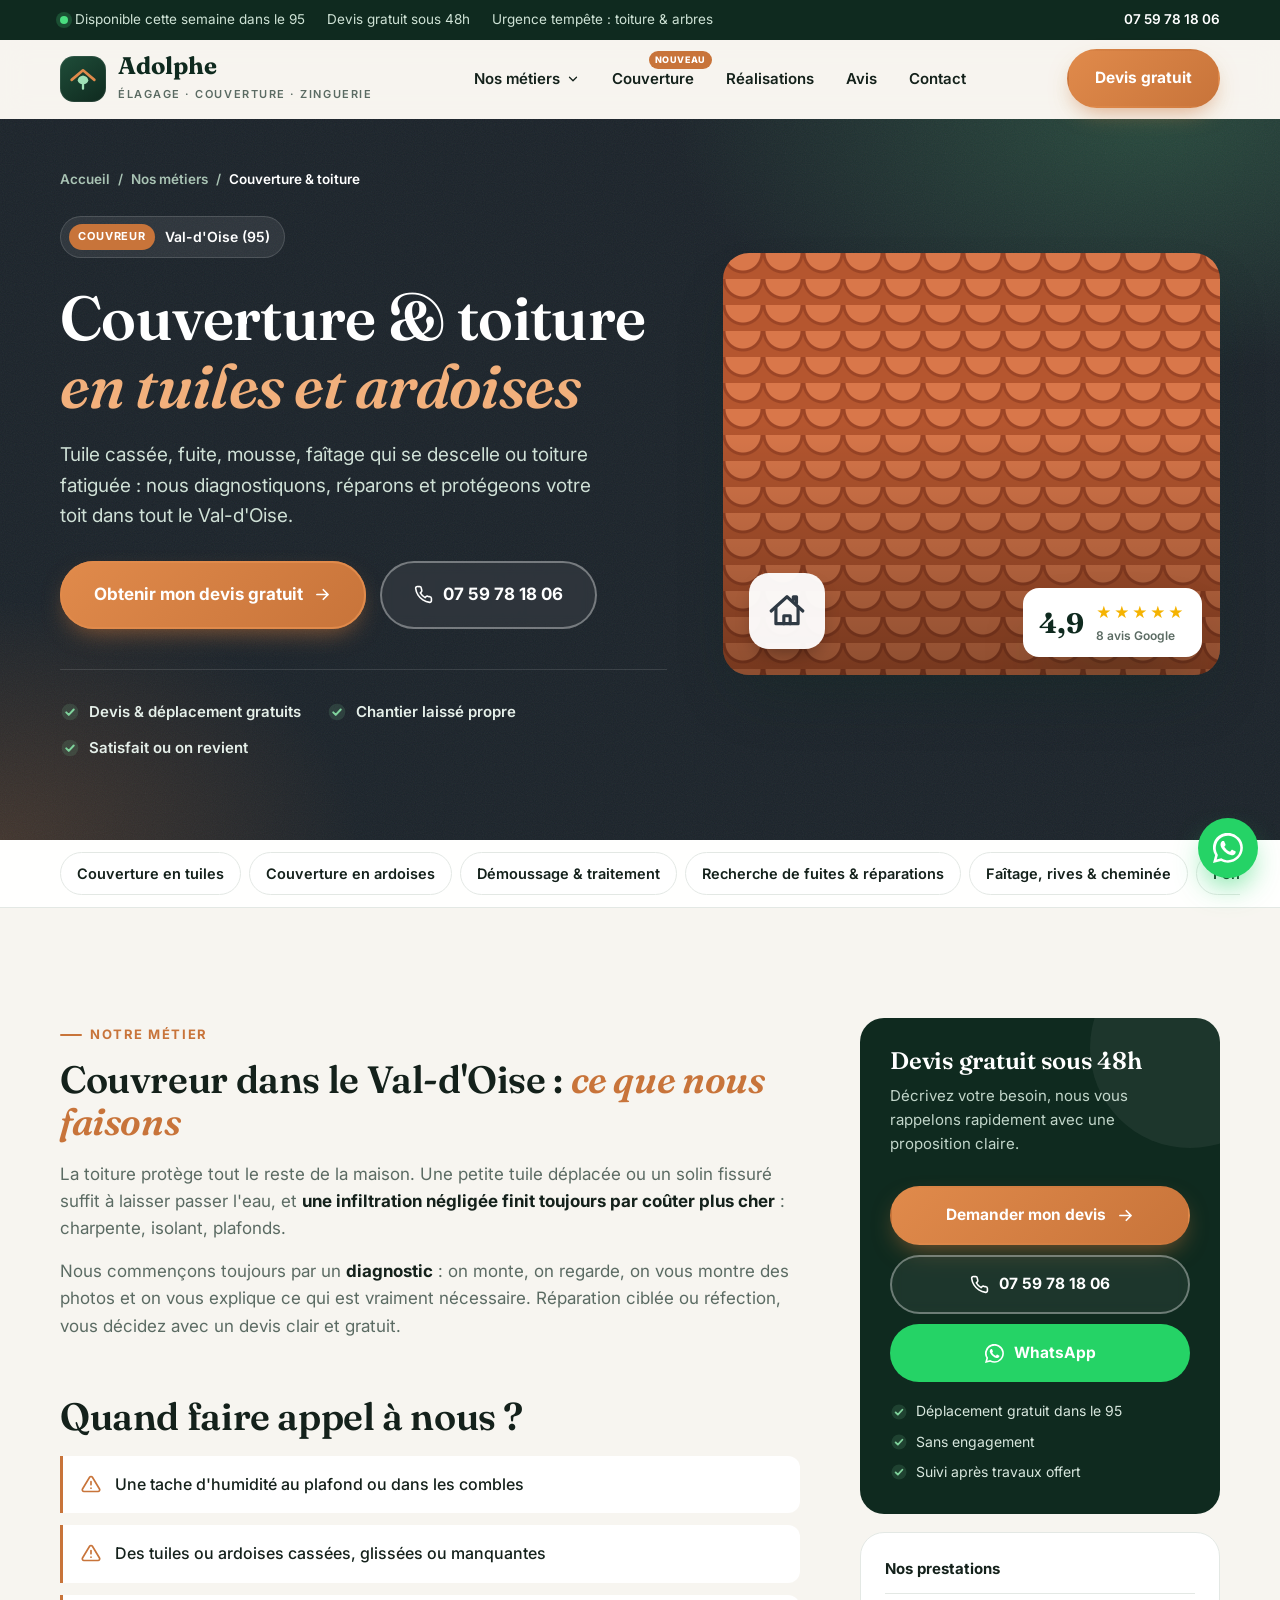
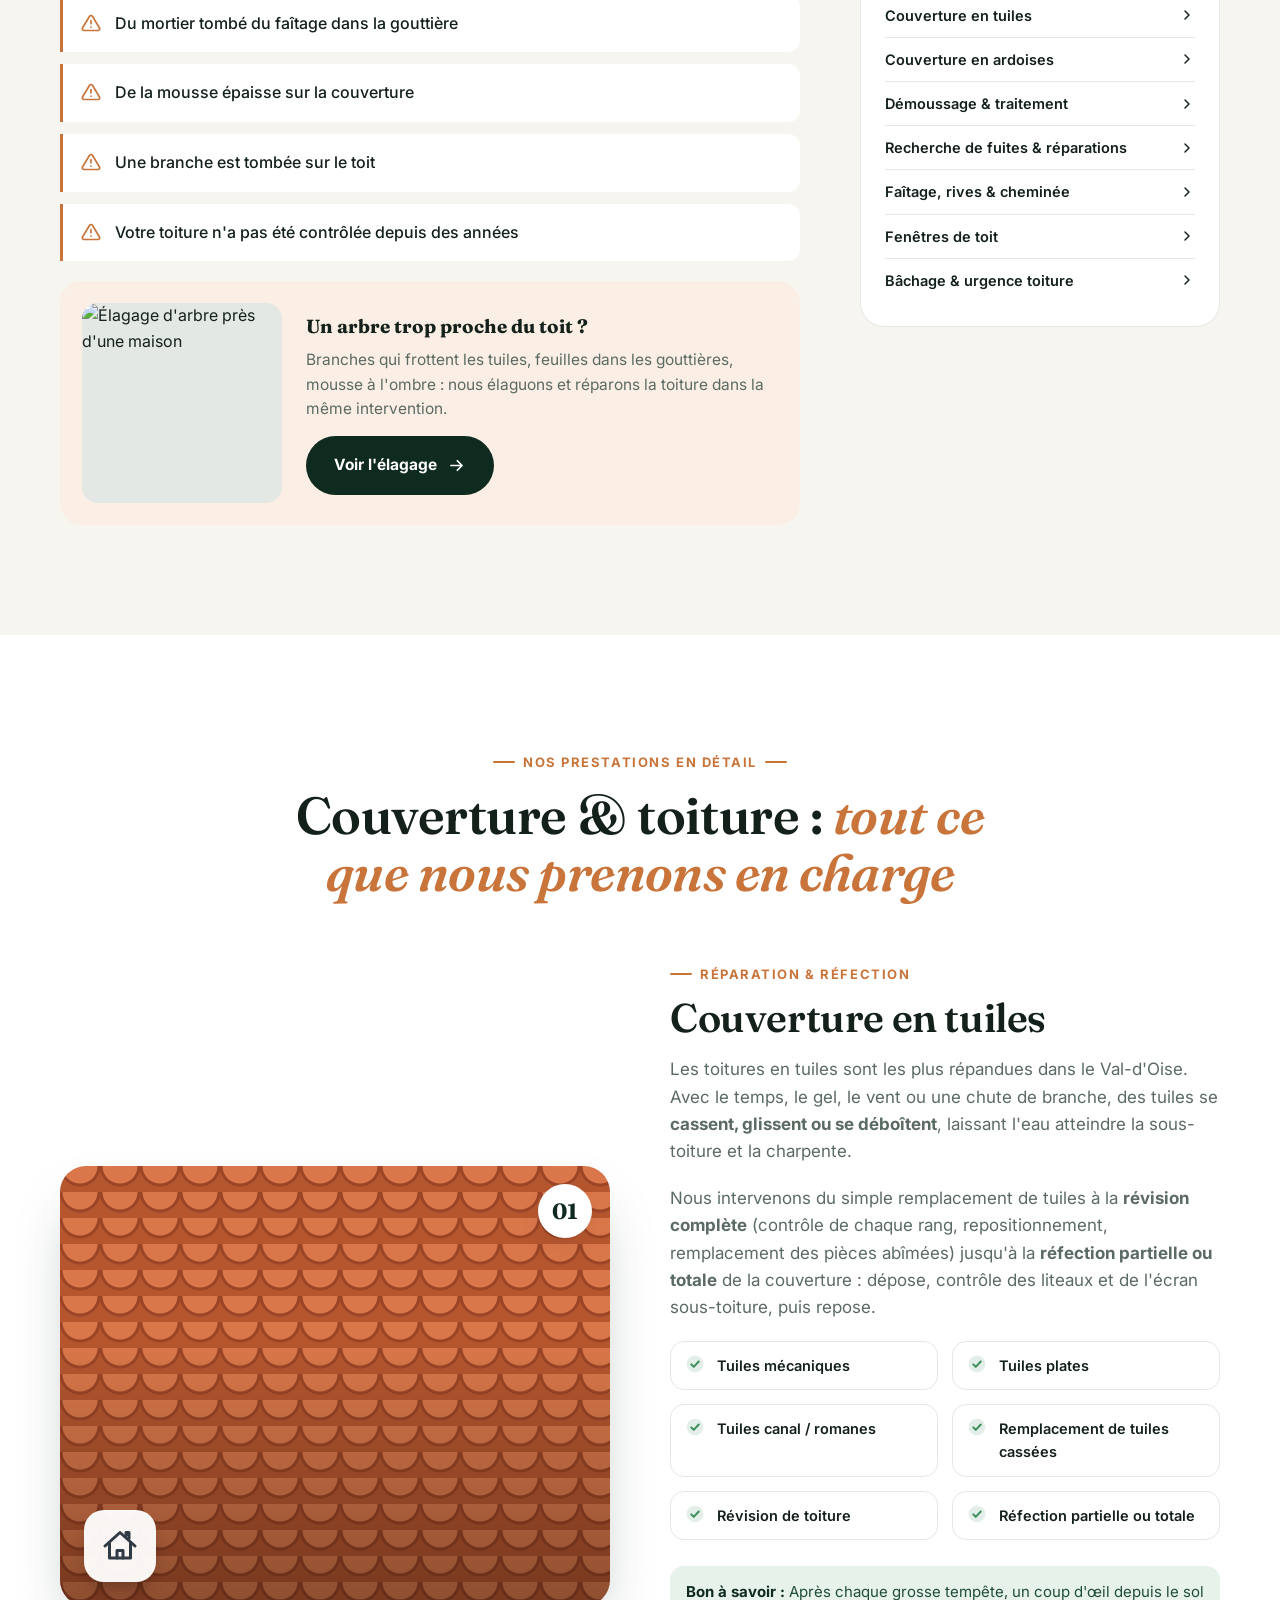
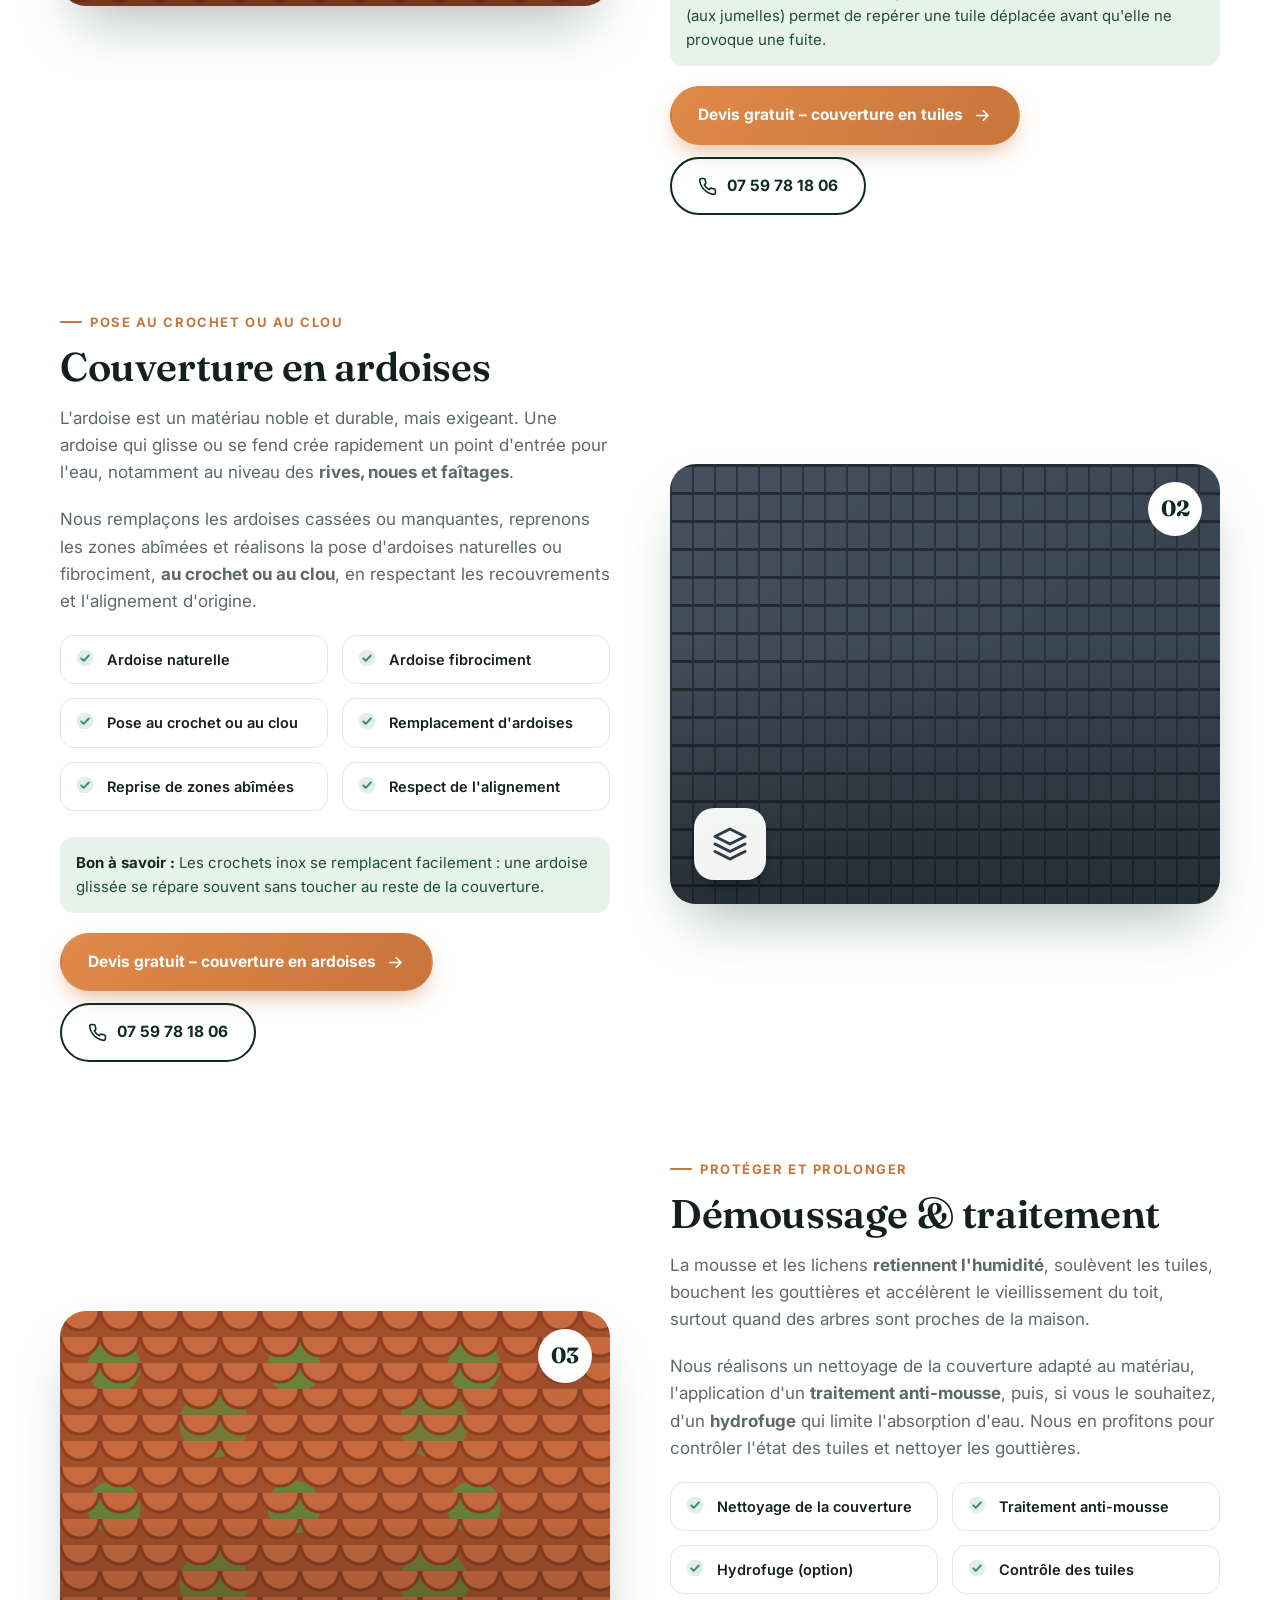
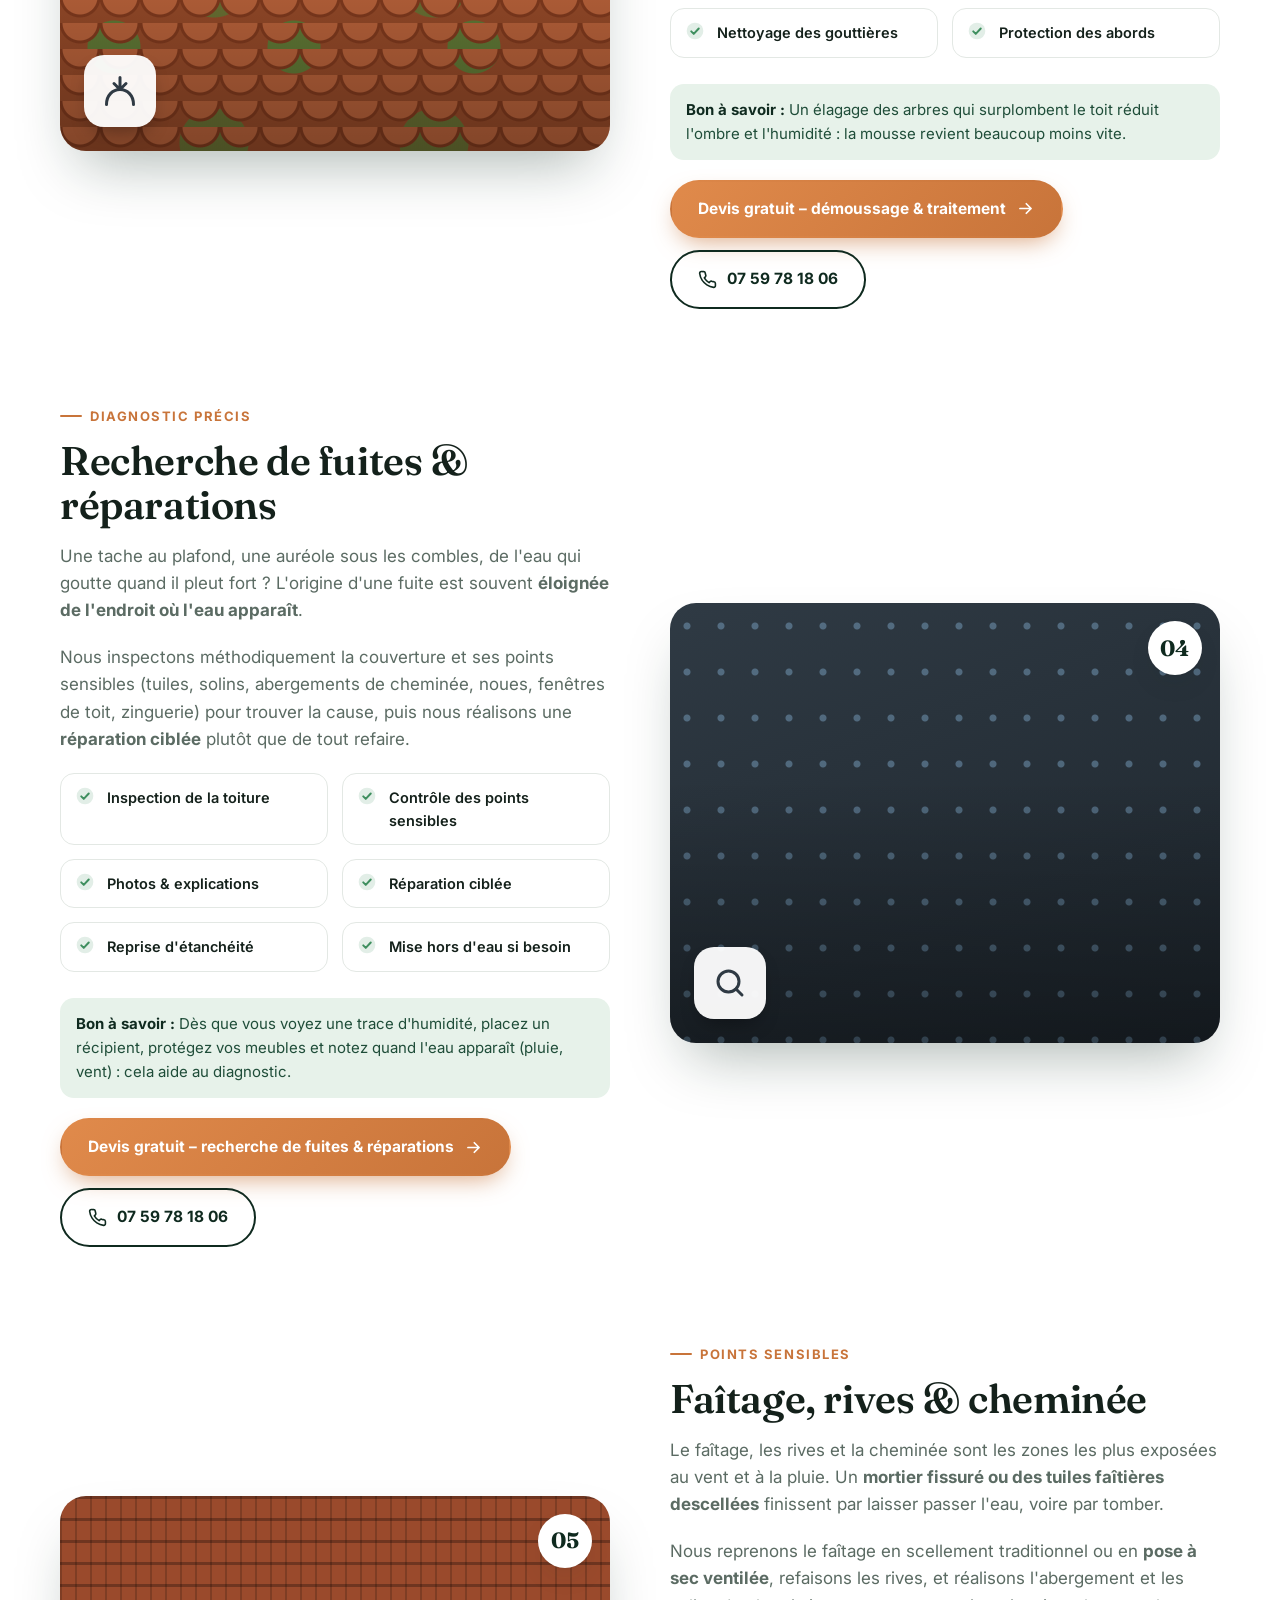
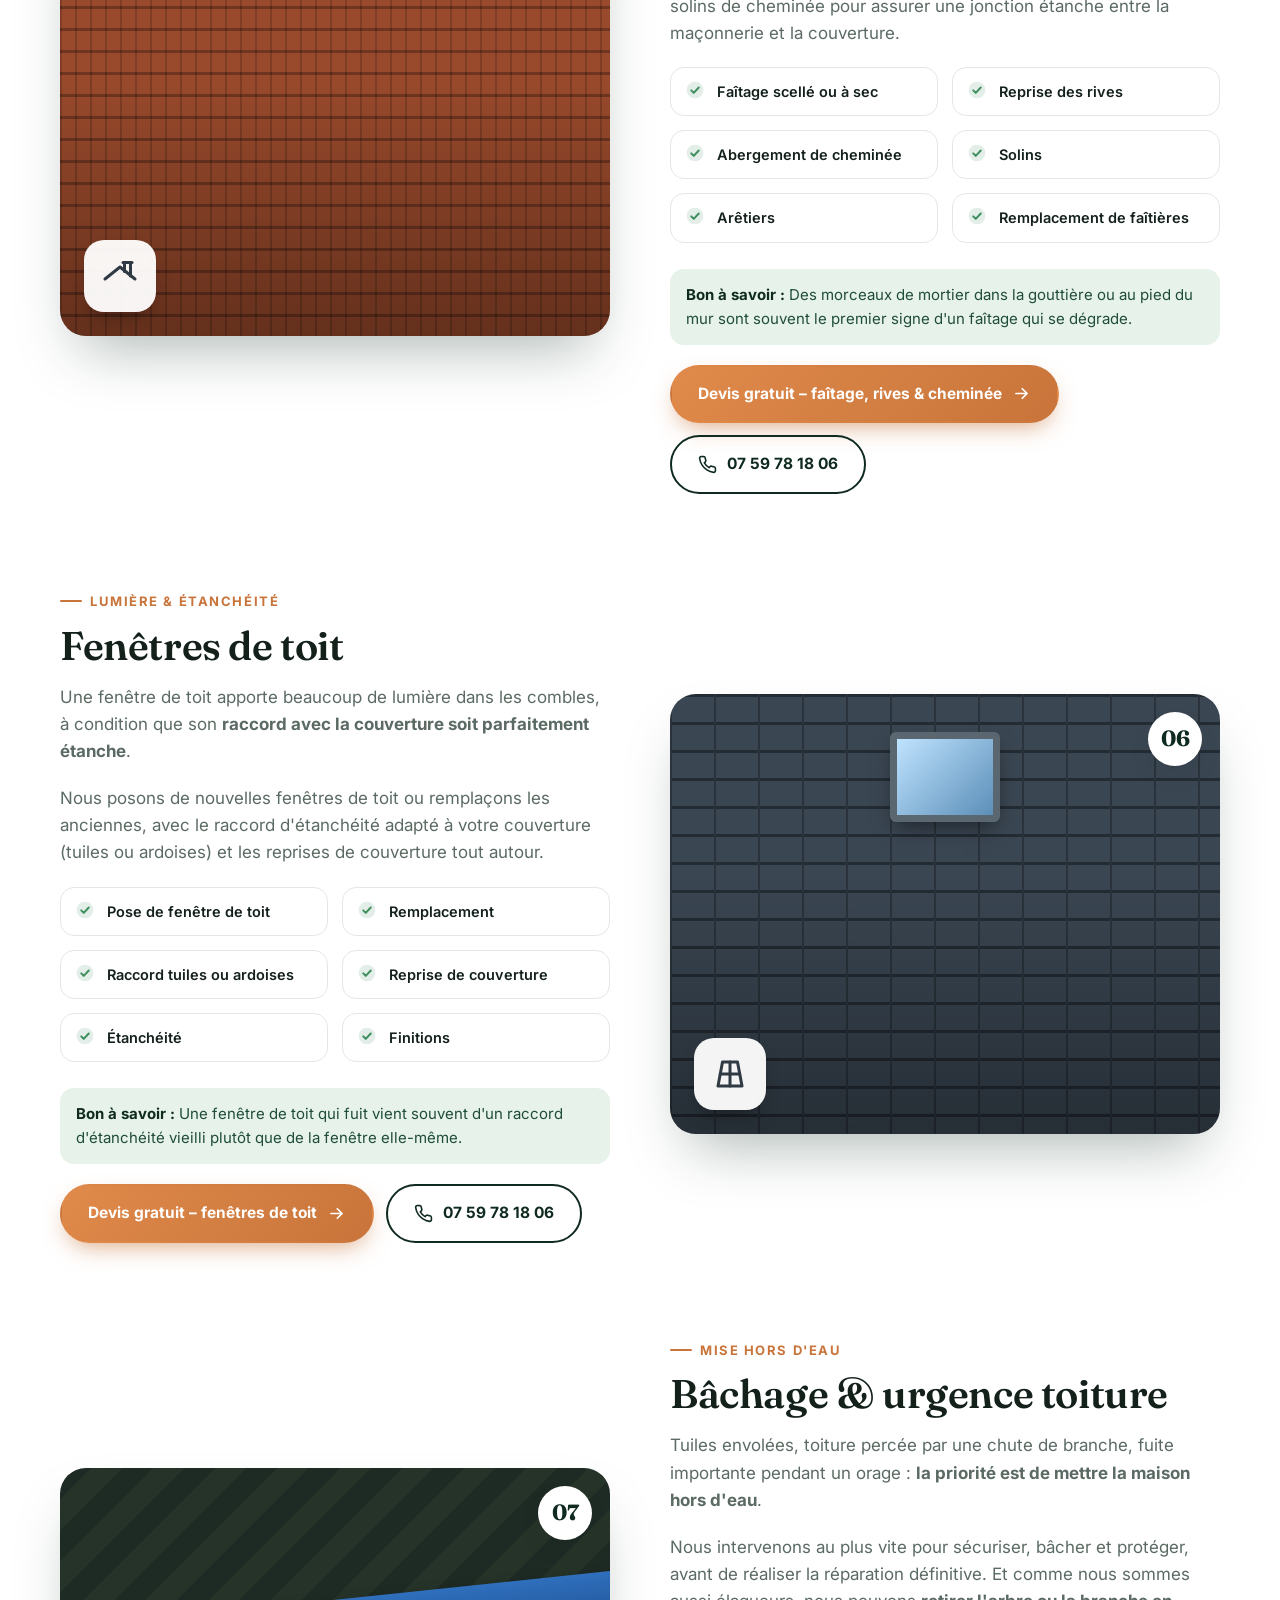
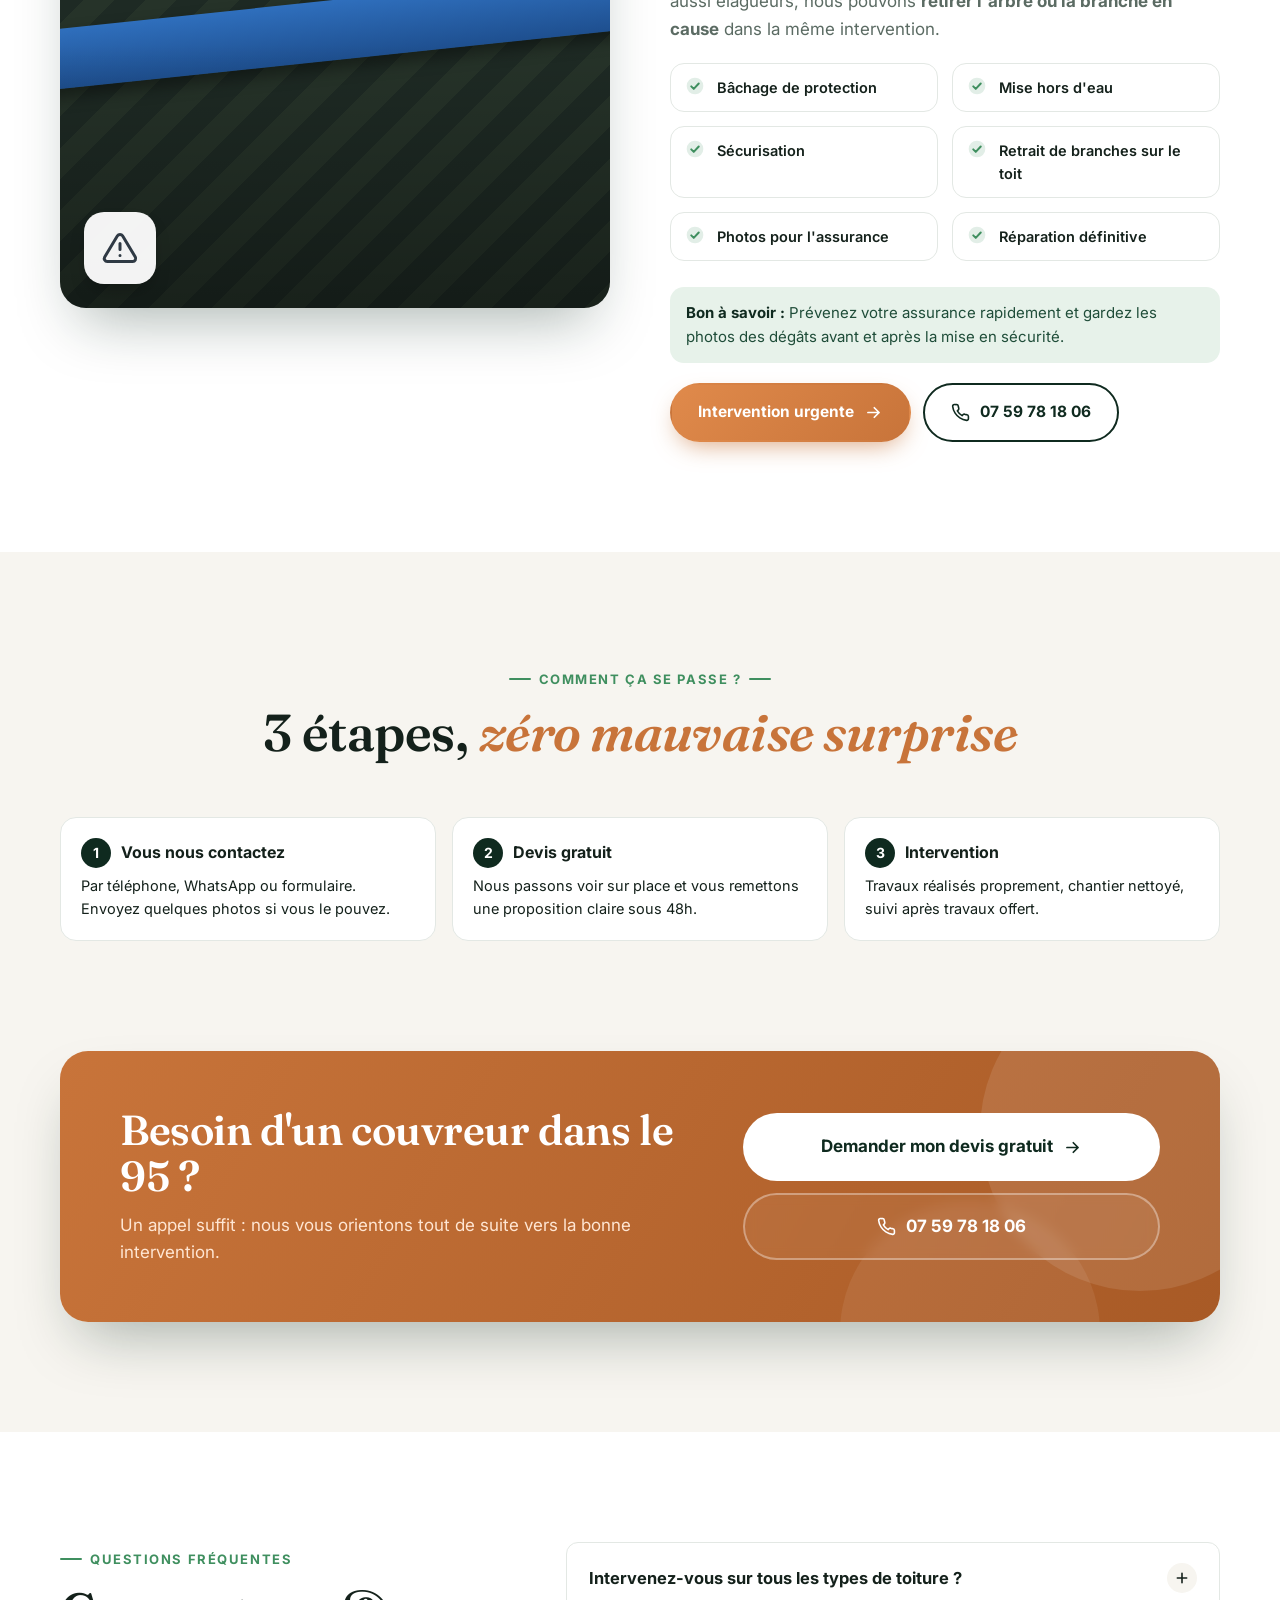
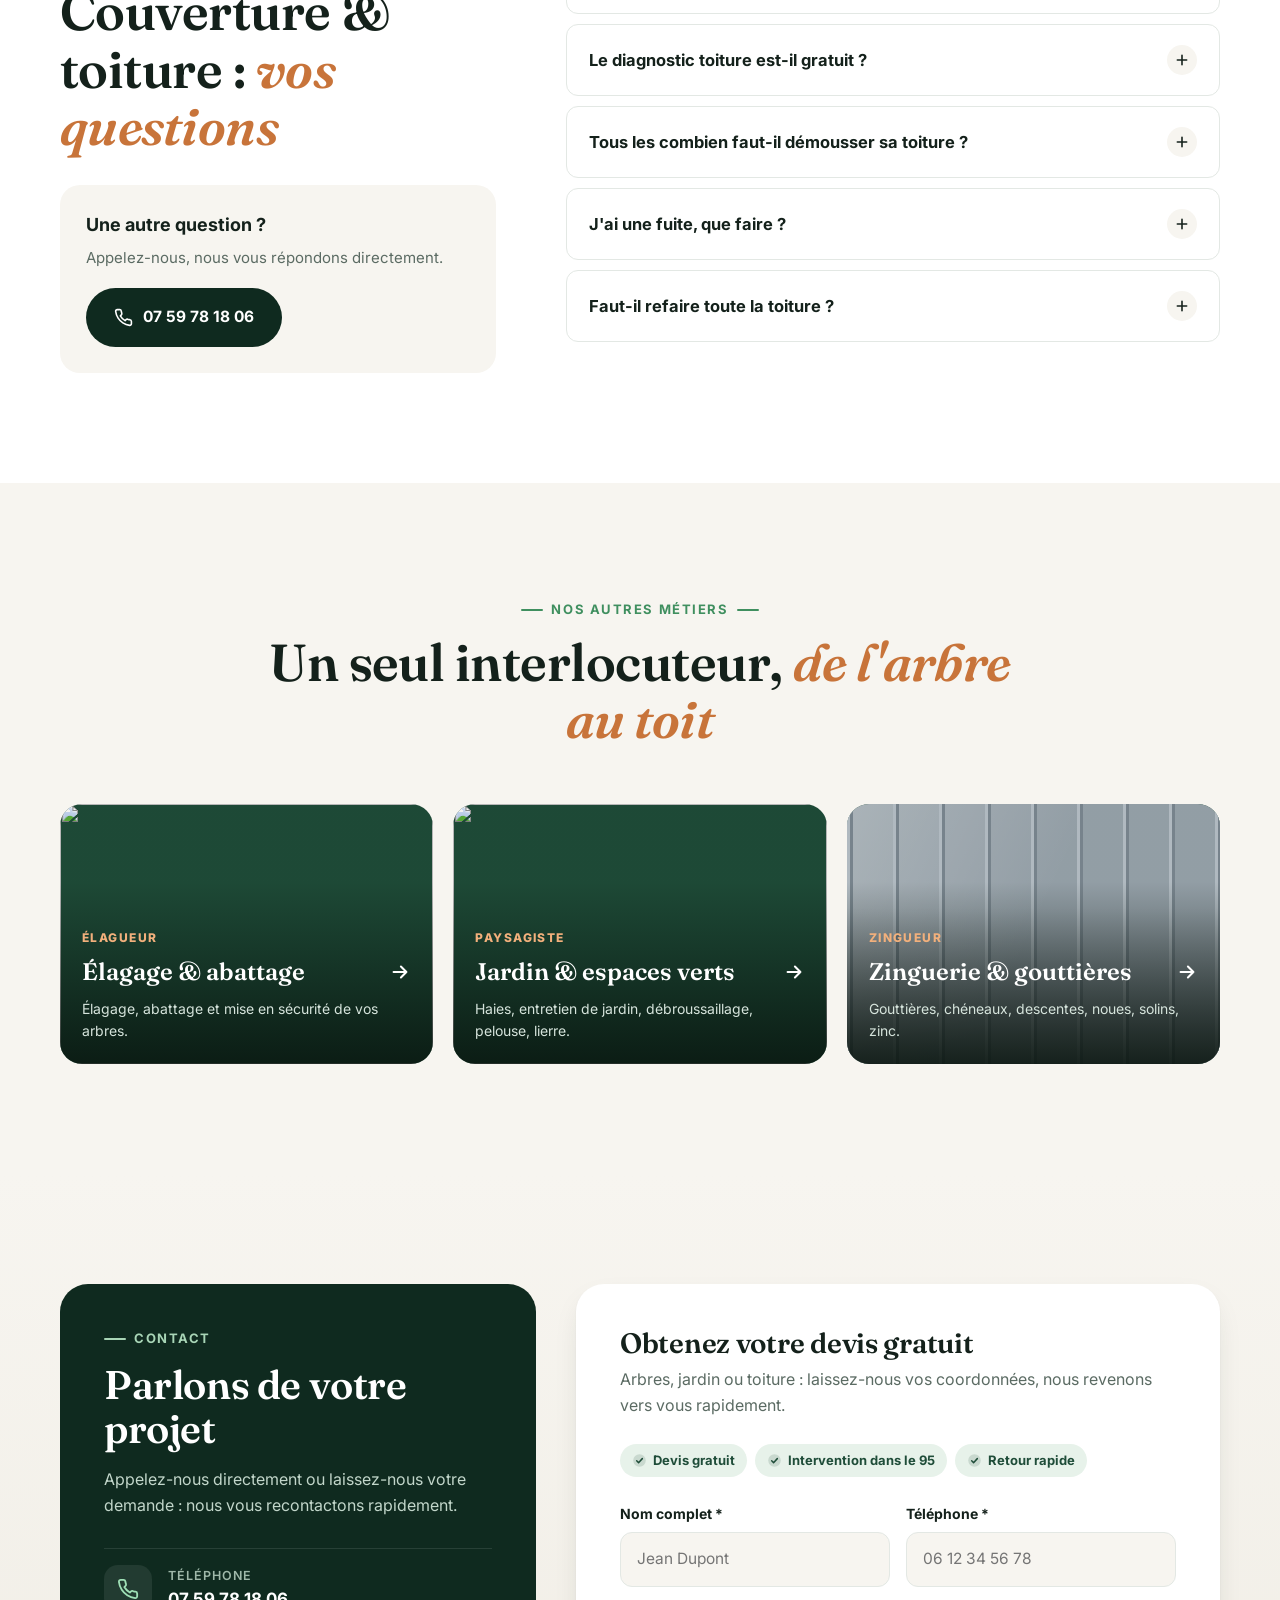
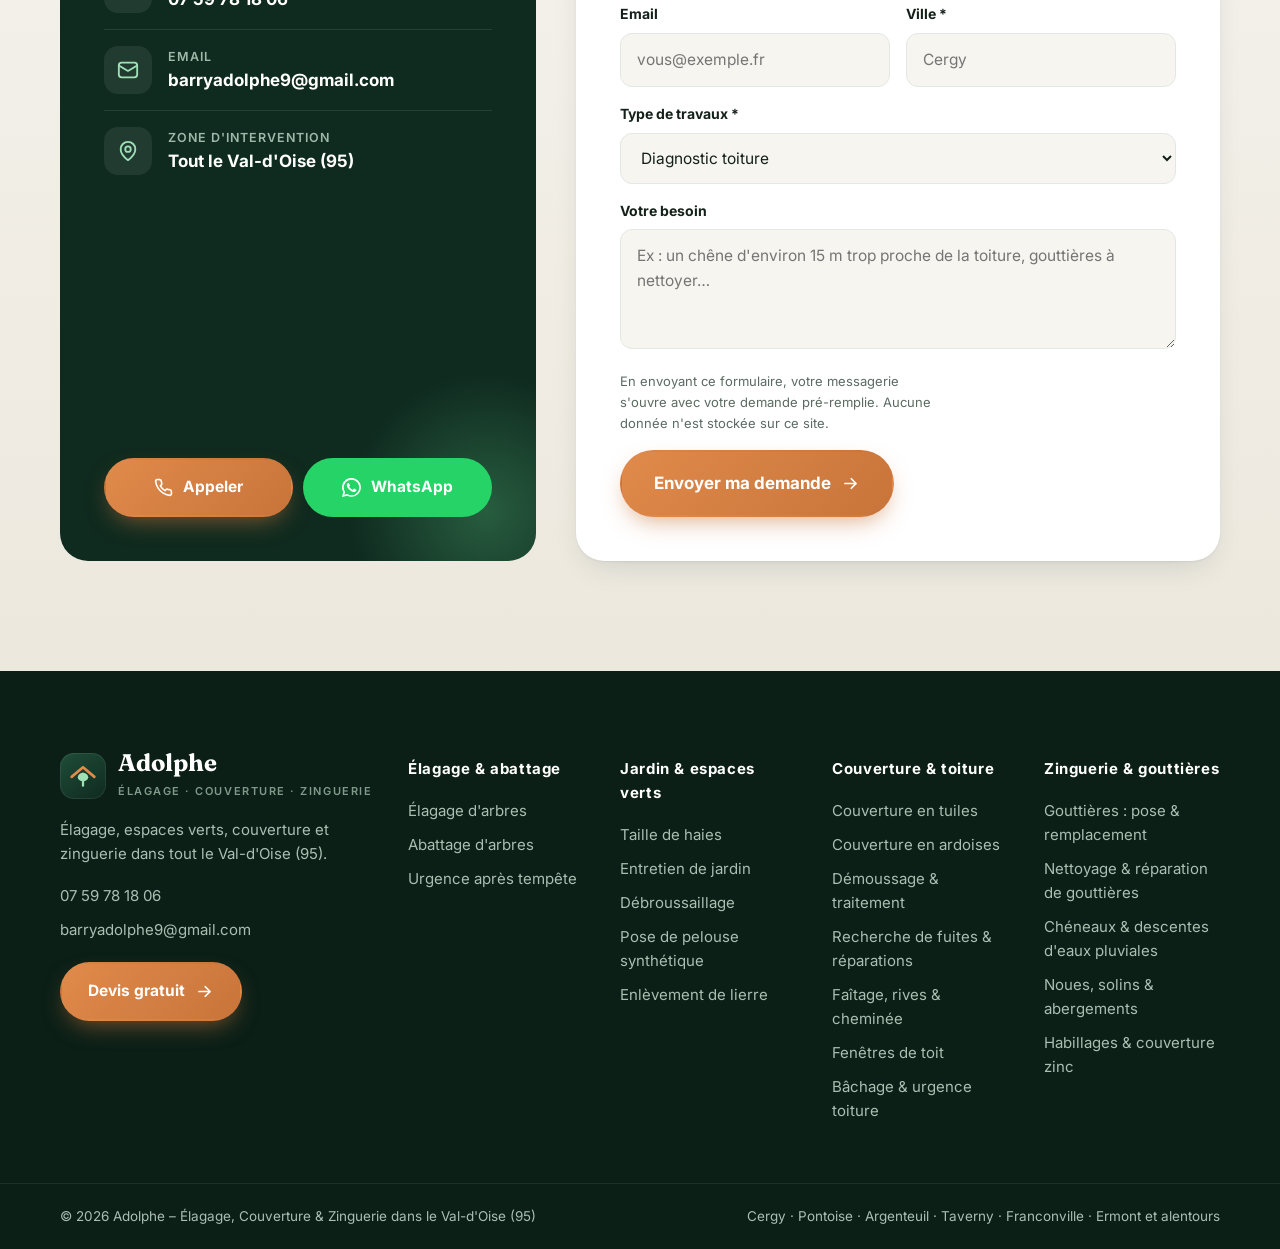
==== couverture.html @ d25bfbe1 "Ajout d'une page par corps de métier avec services détaillés - elagage.html, espaces-verts.html, cou" ====
<!DOCTYPE html>
<html lang="fr-FR">
<head>
<meta charset="UTF-8">
<meta name="viewport" content="width=device-width, initial-scale=1">
<meta name="robots" content="index, follow, max-image-preview:large">
<!-- Google tag (gtag.js) -->
<script async src="https://www.googletagmanager.com/gtag/js?id=G-N3K3Y19X9H"></script>
<script>
  window.dataLayer = window.dataLayer || [];
  function gtag(){dataLayer.push(arguments);}
  gtag('js', new Date());
  gtag('config', 'G-N3K3Y19X9H');
  gtag('config', 'AW-17854390149');
</script>
<title>Couvreur dans le Val-d'Oise (95) : tuiles, ardoises, fuites | Adolphe</title>
<meta name="description" content="Couvreur dans le Val-d'Oise (95) : réparation et réfection de toiture en tuiles ou ardoises, démoussage, recherche de fuites, faîtage, fenêtres de toit, bâchage d'urgence. Devis gratuit au 07 59 78 18 06.">
<link rel="canonical" href="https://adolphe-elagage.fr/couverture.html">
<meta property="og:locale" content="fr_FR">
<meta property="og:type" content="website">
<meta property="og:title" content="Couvreur dans le Val-d'Oise (95) : tuiles, ardoises, fuites | Adolphe">
<meta property="og:description" content="Couvreur dans le Val-d'Oise (95) : réparation et réfection de toiture en tuiles ou ardoises, démoussage, recherche de fuites, faîtage, fenêtres de toit, bâchage d'urgence. Devis gratuit au 07 59 78 18 06.">
<meta property="og:url" content="https://adolphe-elagage.fr/couverture.html">
<meta property="og:image" content="https://adolphe-elagage.fr/wp-content/uploads/2026/03/upload-elagage-arbre9-standard.webp">
<meta name="theme-color" content="#0f2a1f">
<link rel="preconnect" href="https://fonts.googleapis.com">
<link rel="preconnect" href="https://fonts.gstatic.com" crossorigin>
<link href="https://fonts.googleapis.com/css2?family=Fraunces:opsz,wght@9..144,500;9..144,600;9..144,700&family=Inter:wght@400;500;600;700;800&display=swap" rel="stylesheet">
<link rel="stylesheet" href="assets/style.css">
<script type="application/ld+json">
{"@context":"https://schema.org","@graph":[
{"@type":"Service","name":"Couverture & toiture","serviceType":"Couvreur","areaServed":{"@type":"AdministrativeArea","name":"Val-d'Oise (95)"},"provider":{"@type":"HomeAndConstructionBusiness","name":"Adolphe – Élagage, Couverture & Zinguerie","telephone":"+33759781806","url":"https://adolphe-elagage.fr/"},"hasOfferCatalog":{"@type":"OfferCatalog","name":"Couverture & toiture","itemListElement":[{"@type":"Offer","itemOffered":{"@type":"Service","name":"Couverture en tuiles"}},{"@type":"Offer","itemOffered":{"@type":"Service","name":"Couverture en ardoises"}},{"@type":"Offer","itemOffered":{"@type":"Service","name":"Démoussage & traitement"}},{"@type":"Offer","itemOffered":{"@type":"Service","name":"Recherche de fuites & réparations"}},{"@type":"Offer","itemOffered":{"@type":"Service","name":"Faîtage, rives & cheminée"}},{"@type":"Offer","itemOffered":{"@type":"Service","name":"Fenêtres de toit"}},{"@type":"Offer","itemOffered":{"@type":"Service","name":"Bâchage & urgence toiture"}}]}},
{"@type":"BreadcrumbList","itemListElement":[{"@type":"ListItem","position":1,"name":"Accueil","item":"https://adolphe-elagage.fr/"},{"@type":"ListItem","position":2,"name":"Couverture & toiture","item":"https://adolphe-elagage.fr/couverture.html"}]},
{"@type":"FAQPage","mainEntity":[{"@type":"Question","name":"Intervenez-vous sur tous les types de toiture ?","acceptedAnswer":{"@type":"Answer","text":"Nous intervenons sur les toitures en tuiles (mécaniques, plates, canal) et en ardoises (naturelles ou fibrociment), ainsi que sur la zinguerie associée."}},{"@type":"Question","name":"Le diagnostic toiture est-il gratuit ?","acceptedAnswer":{"@type":"Answer","text":"Oui, le déplacement et le devis sont gratuits et sans engagement. Nous vous montrons des photos de ce que nous avons constaté."}},{"@type":"Question","name":"Tous les combien faut-il démousser sa toiture ?","acceptedAnswer":{"@type":"Answer","text":"En général tous les 5 à 10 ans, selon l'exposition, le matériau et la présence d'arbres. Un élagage voisin permet souvent d'espacer les démoussages."}},{"@type":"Question","name":"J'ai une fuite, que faire ?","acceptedAnswer":{"@type":"Answer","text":"Appelez-nous. Nous recherchons l'origine de l'infiltration, sécurisons si besoin (bâchage) puis proposons une réparation ciblée."}},{"@type":"Question","name":"Faut-il refaire toute la toiture ?","acceptedAnswer":{"@type":"Answer","text":"Pas forcément. Dans beaucoup de cas, une réparation ou une révision suffit. Nous ne proposons une réfection que lorsqu'elle est réellement justifiée."}}]}
]}
</script>
</head>
<body>
<!-- SVG icon sprite -->
<svg width="0" height="0" style="position:absolute" aria-hidden="true">
  <symbol id="i-phone" viewBox="0 0 24 24"><path fill="none" stroke="currentColor" stroke-width="2" stroke-linecap="round" stroke-linejoin="round" d="M22 16.9v3a2 2 0 0 1-2.2 2 19.8 19.8 0 0 1-8.6-3.1 19.5 19.5 0 0 1-6-6A19.8 19.8 0 0 1 2.1 4.2 2 2 0 0 1 4.1 2h3a2 2 0 0 1 2 1.7c.1 1 .4 1.9.7 2.8a2 2 0 0 1-.5 2.1L8 9.9a16 16 0 0 0 6 6l1.3-1.3a2 2 0 0 1 2.1-.4c.9.3 1.8.6 2.8.7a2 2 0 0 1 1.7 2z"/></symbol>
  <symbol id="i-arrow" viewBox="0 0 24 24"><path fill="none" stroke="currentColor" stroke-width="2.2" stroke-linecap="round" stroke-linejoin="round" d="M5 12h14M13 6l6 6-6 6"/></symbol>
  <symbol id="i-check" viewBox="0 0 24 24"><circle cx="12" cy="12" r="10" fill="currentColor" opacity=".15"/><path fill="none" stroke="currentColor" stroke-width="2.4" stroke-linecap="round" stroke-linejoin="round" d="m7.5 12.5 3 3 6-6.5"/></symbol>
  <symbol id="i-mail" viewBox="0 0 24 24"><g fill="none" stroke="currentColor" stroke-width="2" stroke-linecap="round" stroke-linejoin="round"><rect x="2" y="4" width="20" height="16" rx="3"/><path d="m22 7-10 6L2 7"/></g></symbol>
  <symbol id="i-pin" viewBox="0 0 24 24"><g fill="none" stroke="currentColor" stroke-width="2" stroke-linecap="round" stroke-linejoin="round"><path d="M20 10c0 6-8 12-8 12S4 16 4 10a8 8 0 0 1 16 0z"/><circle cx="12" cy="10" r="3"/></g></symbol>
  <symbol id="i-tree" viewBox="0 0 24 24"><g fill="none" stroke="currentColor" stroke-width="2" stroke-linecap="round" stroke-linejoin="round"><path d="M12 22v-6"/><path d="M12 16c-4.4 0-8-2.7-8-6.5C4 6 7 3 12 2c5 1 8 4 8 7.5 0 3.8-3.6 6.5-8 6.5z"/><path d="m12 12-3-2.5M12 10l3-2.5"/></g></symbol>
  <symbol id="i-roof" viewBox="0 0 24 24"><g fill="none" stroke="currentColor" stroke-width="2" stroke-linecap="round" stroke-linejoin="round"><path d="M2 12 12 3l10 9"/><path d="M5 10v10h14V10"/><path d="M16 5V3h2v4"/><path d="M10 20v-5h4v5"/></g></symbol>
  <symbol id="i-bolt" viewBox="0 0 24 24"><path fill="none" stroke="currentColor" stroke-width="2" stroke-linecap="round" stroke-linejoin="round" d="M13 2 3 14h9l-1 8 10-12h-9l1-8z"/></symbol>
  <symbol id="i-shield" viewBox="0 0 24 24"><g fill="none" stroke="currentColor" stroke-width="2" stroke-linecap="round" stroke-linejoin="round"><path d="M12 22s8-4 8-10V5l-8-3-8 3v7c0 6 8 10 8 10z"/><path d="m9 12 2 2 4-4"/></g></symbol>
  <symbol id="i-refresh" viewBox="0 0 24 24"><g fill="none" stroke="currentColor" stroke-width="2" stroke-linecap="round" stroke-linejoin="round"><path d="M21 12a9 9 0 1 1-3-6.7L21 8"/><path d="M21 3v5h-5"/></g></symbol>
  <symbol id="i-euro" viewBox="0 0 24 24"><g fill="none" stroke="currentColor" stroke-width="2" stroke-linecap="round" stroke-linejoin="round"><path d="M18 6.5A7 7 0 1 0 18 17.5"/><path d="M4 10h10M4 14h10"/></g></symbol>
  <symbol id="i-users" viewBox="0 0 24 24"><g fill="none" stroke="currentColor" stroke-width="2" stroke-linecap="round" stroke-linejoin="round"><circle cx="9" cy="7" r="4"/><path d="M2 21v-1a6 6 0 0 1 6-6h2a6 6 0 0 1 6 6v1"/><path d="M16 3.1a4 4 0 0 1 0 7.8M22 21v-1a6 6 0 0 0-4-5.6"/></g></symbol>
  <symbol id="i-broom" viewBox="0 0 24 24"><g fill="none" stroke="currentColor" stroke-width="2" stroke-linecap="round" stroke-linejoin="round"><path d="M19 3 11 11"/><path d="M11 11c-3 0-6 2-7 6l-1 4 4-1c4-1 6-4 6-7z"/><path d="m7 16 2 2"/></g></symbol>
  <symbol id="i-clock" viewBox="0 0 24 24"><g fill="none" stroke="currentColor" stroke-width="2" stroke-linecap="round"><circle cx="12" cy="12" r="10"/><path d="M12 6v6l4 2"/></g></symbol>
  <symbol id="i-drop" viewBox="0 0 24 24"><path fill="none" stroke="currentColor" stroke-width="2" stroke-linecap="round" stroke-linejoin="round" d="M12 2.7s-7 7.6-7 12.3a7 7 0 0 0 14 0c0-4.7-7-12.3-7-12.3z"/></symbol>
  <symbol id="i-gutter" viewBox="0 0 24 24"><g fill="none" stroke="currentColor" stroke-width="2" stroke-linecap="round" stroke-linejoin="round"><path d="M2 6h20v3a3 3 0 0 1-3 3H5a3 3 0 0 1-3-3z"/><path d="M17 12v10"/><path d="M8 16v.01M11 19v.01"/></g></symbol>
  <symbol id="i-layers" viewBox="0 0 24 24"><g fill="none" stroke="currentColor" stroke-width="2" stroke-linecap="round" stroke-linejoin="round"><path d="m12 2 10 5-10 5L2 7z"/><path d="m2 17 10 5 10-5M2 12l10 5 10-5"/></g></symbol>
  <symbol id="i-window" viewBox="0 0 24 24"><g fill="none" stroke="currentColor" stroke-width="2" stroke-linecap="round" stroke-linejoin="round"><path d="M4 20 7 4h10l3 16z"/><path d="M12 4v16M5.5 12h13"/></g></symbol>
  <symbol id="i-moss" viewBox="0 0 24 24"><g fill="none" stroke="currentColor" stroke-width="2" stroke-linecap="round" stroke-linejoin="round"><path d="M3 21c0-6 4-10 9-10s9 4 9 10"/><path d="M12 11V3M8 7l4 4 4-4"/></g></symbol>
  <symbol id="i-search" viewBox="0 0 24 24"><g fill="none" stroke="currentColor" stroke-width="2" stroke-linecap="round"><circle cx="11" cy="11" r="7"/><path d="m20 20-4-4"/></g></symbol>
  <symbol id="i-tarp" viewBox="0 0 24 24"><g fill="none" stroke="currentColor" stroke-width="2" stroke-linecap="round" stroke-linejoin="round"><path d="M10.3 3.9 1.8 18a2 2 0 0 0 1.7 3h17a2 2 0 0 0 1.7-3L13.7 3.9a2 2 0 0 0-3.4 0z"/><path d="M12 9v4M12 17h.01"/></g></symbol>
  <symbol id="i-chimney" viewBox="0 0 24 24"><g fill="none" stroke="currentColor" stroke-width="2" stroke-linecap="round" stroke-linejoin="round"><path d="M2 14 12 6l10 8"/><path d="M15 9V3h4v9"/><path d="M14 3h6"/></g></symbol>
  <symbol id="i-plus" viewBox="0 0 24 24"><path fill="none" stroke="currentColor" stroke-width="2.4" stroke-linecap="round" d="M12 5v14M5 12h14"/></symbol>
  <symbol id="i-wa" viewBox="0 0 24 24"><path fill="currentColor" d="M17.5 14.4c-.3-.1-1.8-.9-2-1-.3-.1-.5-.1-.7.1-.2.3-.8 1-.9 1.2-.2.2-.3.2-.6.1-.3-.1-1.3-.5-2.4-1.5-.9-.8-1.5-1.8-1.7-2.1-.2-.3 0-.5.1-.6l.4-.5.3-.5v-.5c0-.1-.7-1.6-.9-2.2-.2-.6-.5-.5-.7-.5h-.6c-.2 0-.5.1-.8.4-.3.3-1 1-1 2.5s1.1 2.9 1.2 3.1c.1.2 2.1 3.2 5.1 4.5 2.5 1 3 .8 3.6.8.6-.1 1.8-.7 2-1.5.3-.7.3-1.3.2-1.5-.1-.1-.3-.2-.6-.3zM12 21.8c-1.8 0-3.5-.5-5-1.4l-.4-.2-3.7 1 1-3.6-.2-.4A9.8 9.8 0 1 1 12 21.8zm8.4-18.2A11.8 11.8 0 0 0 1.7 17.8L0 24l6.4-1.7a11.8 11.8 0 0 0 5.6 1.4c6.5 0 11.9-5.3 11.9-11.9 0-3.2-1.2-6.2-3.5-8.4z"/></symbol>
  <symbol id="i-menu" viewBox="0 0 24 24"><path fill="none" stroke="currentColor" stroke-width="2.2" stroke-linecap="round" d="M4 7h16M4 12h16M4 17h16"/></symbol>
  <symbol id="i-x" viewBox="0 0 24 24"><path fill="none" stroke="currentColor" stroke-width="2.2" stroke-linecap="round" d="M6 6l12 12M18 6 6 18"/></symbol>
  <symbol id="i-left" viewBox="0 0 24 24"><path fill="none" stroke="currentColor" stroke-width="2.2" stroke-linecap="round" stroke-linejoin="round" d="m15 18-6-6 6-6"/></symbol>
  <symbol id="i-right" viewBox="0 0 24 24"><path fill="none" stroke="currentColor" stroke-width="2.2" stroke-linecap="round" stroke-linejoin="round" d="m9 18 6-6-6-6"/></symbol>
  <symbol id="i-logo" viewBox="0 0 32 32"><path d="M3 17 16 6l13 11" fill="none" stroke="#e08a4b" stroke-width="3" stroke-linecap="round" stroke-linejoin="round"/><path d="M16 27v-6" stroke="#9fe0b6" stroke-width="2.6" stroke-linecap="round"/><path d="M16 22c-3.6 0-6-2-6-4.6 0-2.4 2.2-4.6 6-5.4 3.8.8 6 3 6 5.4 0 2.6-2.4 4.6-6 4.6z" fill="#9fe0b6"/></symbol>
</svg>

<!-- Topbar -->
<div class="topbar">
  <div class="container">
    <div class="tb-left">
      <span><i class="dot"></i> Disponible cette semaine dans le 95</span>
      <span>Devis gratuit sous 48h</span>
      <span>Urgence tempête : toiture &amp; arbres</span>
    </div>
    <a href="tel:+33759781806">07 59 78 18 06</a>
  </div>
</div>

<!-- Header -->
<header class="header" id="header">
  <div class="container">
    <a href="index.html" class="brand" aria-label="Adolphe – accueil">
      <span class="brand-mark"><svg><use href="#i-logo"/></svg></span>
      <span><span class="brand-name">Adolphe</span><span class="brand-sub">Élagage · Couverture · Zinguerie</span></span>
    </a>
    <nav class="nav" aria-label="Navigation principale">
      <div class="dd"><button aria-expanded="false" aria-haspopup="true">Nos métiers <svg><use href="#i-right"/></svg></button><div class="dd-menu"><div><h5>Nature</h5><a href="elagage.html"><svg><use href="#i-tree"/></svg> Élagage &amp; abattage</a><a href="elagage.html#elagage-arbres" style="padding-left:38px;font-weight:500;font-size:13.5px;color:var(--muted)">Élagage d'arbres</a><a href="elagage.html#abattage" style="padding-left:38px;font-weight:500;font-size:13.5px;color:var(--muted)">Abattage d'arbres</a><a href="elagage.html#urgence" style="padding-left:38px;font-weight:500;font-size:13.5px;color:var(--muted)">Urgence après tempête</a><a href="espaces-verts.html"><svg><use href="#i-broom"/></svg> Jardin &amp; espaces verts</a><a href="espaces-verts.html#taille-de-haies" style="padding-left:38px;font-weight:500;font-size:13.5px;color:var(--muted)">Taille de haies</a><a href="espaces-verts.html#entretien-de-jardin" style="padding-left:38px;font-weight:500;font-size:13.5px;color:var(--muted)">Entretien de jardin</a><a href="espaces-verts.html#debroussaillage" style="padding-left:38px;font-weight:500;font-size:13.5px;color:var(--muted)">Débroussaillage</a></div><div class="roof"><h5>Toiture</h5><a href="couverture.html"><svg><use href="#i-roof"/></svg> Couverture &amp; toiture</a><a href="couverture.html#tuiles" style="padding-left:38px;font-weight:500;font-size:13.5px;color:var(--muted)">Couverture en tuiles</a><a href="couverture.html#ardoises" style="padding-left:38px;font-weight:500;font-size:13.5px;color:var(--muted)">Couverture en ardoises</a><a href="couverture.html#demoussage" style="padding-left:38px;font-weight:500;font-size:13.5px;color:var(--muted)">Démoussage &amp; traitement</a><a href="zinguerie.html"><svg><use href="#i-gutter"/></svg> Zinguerie &amp; gouttières</a><a href="zinguerie.html#gouttieres" style="padding-left:38px;font-weight:500;font-size:13.5px;color:var(--muted)">Gouttières : pose &amp; remplacement</a><a href="zinguerie.html#nettoyage-gouttieres" style="padding-left:38px;font-weight:500;font-size:13.5px;color:var(--muted)">Nettoyage &amp; réparation de gouttières</a><a href="zinguerie.html#descentes" style="padding-left:38px;font-weight:500;font-size:13.5px;color:var(--muted)">Chéneaux &amp; descentes d'eaux pluviales</a></div></div></div>
      <a href="couverture.html" class="new">Couverture</a>
      <a href="index.html#realisations">Réalisations</a>
      <a href="index.html#avis">Avis</a>
      <a href="#contact">Contact</a>
    </nav>
    <div class="header-cta">
      <a class="header-phone" href="tel:+33759781806">
        <span class="ic"><svg><use href="#i-phone"/></svg></span>
        <span><small>Appel gratuit</small>07 59 78 18 06</span>
      </a>
      <a href="#contact" class="btn btn-primary">Devis gratuit</a>
      <button class="burger" id="burger" aria-label="Ouvrir le menu" aria-expanded="false"><svg><use href="#i-menu"/></svg></button>
    </div>
  </div>
</header>
<div class="mobile-nav" id="mobileNav">
  <a href="index.html">Accueil</a>
  <div class="m-group">Nos métiers</div>
  <a href="elagage.html">Élagage &amp; abattage</a><a href="espaces-verts.html">Jardin &amp; espaces verts</a><a href="couverture.html">Couverture &amp; toiture</a><a href="zinguerie.html">Zinguerie &amp; gouttières</a>
  <a href="index.html#realisations">Nos réalisations</a>
  <a href="index.html#avis">Avis clients</a>
  <a href="#contact">Contact</a>
  <a href="tel:+33759781806" class="btn btn-primary"><svg><use href="#i-phone"/></svg> Appeler le 07 59 78 18 06</a>
</div>

<main>

<section class="page-hero roof-hero">
  <div class="hero-grain"></div>
  <div class="container">
    <div>
      <nav class="crumbs" aria-label="Fil d'Ariane"><a href="index.html">Accueil</a><span>/</span><span>Nos métiers</span><span>/</span><span aria-current="page">Couverture &amp; toiture</span></nav>
      <span class="hero-badge"><b>Couvreur</b> Val-d'Oise (95)</span>
      <h1>Couverture & toiture <em>en tuiles et ardoises</em></h1>
      <p class="hero-lead">Tuile cassée, fuite, mousse, faîtage qui se descelle ou toiture fatiguée : nous diagnostiquons, réparons et protégeons votre toit dans tout le Val-d'Oise.</p>
      <div class="hero-ctas">
        <a href="#contact" class="btn btn-primary btn-lg pulse">Obtenir mon devis gratuit <svg><use href="#i-arrow"/></svg></a>
        <a href="tel:+33759781806" class="btn btn-ghost btn-lg"><svg><use href="#i-phone"/></svg> 07 59 78 18 06</a>
      </div>
      <div class="hero-trust">
        <span><svg><use href="#i-check"/></svg> Devis &amp; déplacement gratuits</span>
        <span><svg><use href="#i-check"/></svg> Chantier laissé propre</span>
        <span><svg><use href="#i-check"/></svg> Satisfait ou on revient</span>
      </div>
    </div>
    <div class="ph-media roof-art art-tuile" role="img" aria-label="Couverture &amp; toiture dans le Val-d'Oise"><span class="ic-big"><svg><use href="#i-roof"/></svg></span><div class="ph-badge"><span class="score">4,9</span><span><span class="stars">★★★★★</span><small>8 avis Google</small></span></div></div>
  </div>
</section>

<nav class="chips-nav" aria-label="Prestations"><div class="container"><a href="#tuiles">Couverture en tuiles</a><a href="#ardoises">Couverture en ardoises</a><a href="#demoussage">Démoussage &amp; traitement</a><a href="#fuites">Recherche de fuites &amp; réparations</a><a href="#faitage">Faîtage, rives &amp; cheminée</a><a href="#fenetres-de-toit">Fenêtres de toit</a><a href="#bachage">Bâchage &amp; urgence toiture</a><a href="#contact" class="cta">Devis gratuit</a></div></nav>

<section class="section">
  <div class="container svc-layout">
    <div class="prose reveal">
      <span class="eyebrow copper">Notre métier</span>
      <h2 style="margin-top:14px">Couvreur dans le Val-d'Oise : <span class="accent">ce que nous faisons</span></h2>
      <p>La toiture protège tout le reste de la maison. Une petite tuile déplacée ou un solin fissuré suffit à laisser passer l'eau, et <strong>une infiltration négligée finit toujours par coûter plus cher</strong> : charpente, isolant, plafonds.</p><p>Nous commençons toujours par un <strong>diagnostic</strong> : on monte, on regarde, on vous montre des photos et on vous explique ce qui est vraiment nécessaire. Réparation ciblée ou réfection, vous décidez avec un devis clair et gratuit.</p>
      <h2>Quand faire appel à nous&nbsp;?</h2>
      <ul class="signs"><li><svg><use href="#i-tarp"/></svg> Une tache d'humidité au plafond ou dans les combles</li><li><svg><use href="#i-tarp"/></svg> Des tuiles ou ardoises cassées, glissées ou manquantes</li><li><svg><use href="#i-tarp"/></svg> Du mortier tombé du faîtage dans la gouttière</li><li><svg><use href="#i-tarp"/></svg> De la mousse épaisse sur la couverture</li><li><svg><use href="#i-tarp"/></svg> Une branche est tombée sur le toit</li><li><svg><use href="#i-tarp"/></svg> Votre toiture n'a pas été contrôlée depuis des années</li></ul>
      <div class="combo reveal"><img src="https://adolphe-elagage.fr/wp-content/uploads/2026/03/upload-elagage-arbre9-standard.webp" alt="Élagage d'arbre près d'une maison" loading="lazy"><div><b>Un arbre trop proche du toit ?</b><p>Branches qui frottent les tuiles, feuilles dans les gouttières, mousse à l'ombre : nous élaguons et réparons la toiture dans la même intervention.</p><a href="elagage.html" class="btn btn-dark">Voir l'élagage <svg><use href="#i-arrow"/></svg></a></div></div>
    </div>
    <aside class="side reveal">
      <div class="side-cta">
        <h3>Devis gratuit sous 48h</h3>
        <p>Décrivez votre besoin, nous vous rappelons rapidement avec une proposition claire.</p>
        <a href="#contact" class="btn btn-primary">Demander mon devis <svg><use href="#i-arrow"/></svg></a>
        <a href="tel:+33759781806" class="btn btn-ghost"><svg><use href="#i-phone"/></svg> 07 59 78 18 06</a>
        <a href="https://wa.me/33759781806?text=Bonjour%2C%20je%20souhaite%20un%20devis%20gratuit." class="btn wa" target="_blank" rel="noopener"><svg><use href="#i-wa"/></svg> WhatsApp</a>
        <ul>
          <li><svg><use href="#i-check"/></svg> Déplacement gratuit dans le 95</li>
          <li><svg><use href="#i-check"/></svg> Sans engagement</li>
          <li><svg><use href="#i-check"/></svg> Suivi après travaux offert</li>
        </ul>
      </div>
      <div class="side-box">
        <h4>Nos prestations</h4>
        <a href="#tuiles">Couverture en tuiles <svg><use href="#i-right"/></svg></a><a href="#ardoises">Couverture en ardoises <svg><use href="#i-right"/></svg></a><a href="#demoussage">Démoussage &amp; traitement <svg><use href="#i-right"/></svg></a><a href="#fuites">Recherche de fuites &amp; réparations <svg><use href="#i-right"/></svg></a><a href="#faitage">Faîtage, rives &amp; cheminée <svg><use href="#i-right"/></svg></a><a href="#fenetres-de-toit">Fenêtres de toit <svg><use href="#i-right"/></svg></a><a href="#bachage">Bâchage &amp; urgence toiture <svg><use href="#i-right"/></svg></a>
      </div>
    </aside>
  </div>
</section>

<section class="section" style="background:#fff">
  <div class="container">
    <div class="section-head center reveal">
      <span class="eyebrow copper">Nos prestations en détail</span>
      <h2 style="margin-top:14px">Couverture &amp; toiture : <span class="accent">tout ce que nous prenons en charge</span></h2>
    </div>
    <div class="pblocks">
      <article class="pblock reveal" id="tuiles">
        <div class="pb-media roof-art art-tuile" role="img" aria-label="Couverture en tuiles dans le Val-d'Oise"><span class="ic-big"><svg><use href="#i-roof"/></svg></span><span class="pb-num">01</span></div>
        <div class="pb-text">
          <span class="eyebrow copper">Réparation &amp; réfection</span>
          <h2>Couverture en tuiles</h2>
          <p>Les toitures en tuiles sont les plus répandues dans le Val-d'Oise. Avec le temps, le gel, le vent ou une chute de branche, des tuiles se <strong>cassent, glissent ou se déboîtent</strong>, laissant l'eau atteindre la sous-toiture et la charpente.</p><p>Nous intervenons du simple remplacement de tuiles à la <strong>révision complète</strong> (contrôle de chaque rang, repositionnement, remplacement des pièces abîmées) jusqu'à la <strong>réfection partielle ou totale</strong> de la couverture : dépose, contrôle des liteaux et de l'écran sous-toiture, puis repose.</p>
          <div class="incl"><div><svg><use href="#i-check"/></svg> Tuiles mécaniques</div><div><svg><use href="#i-check"/></svg> Tuiles plates</div><div><svg><use href="#i-check"/></svg> Tuiles canal / romanes</div><div><svg><use href="#i-check"/></svg> Remplacement de tuiles cassées</div><div><svg><use href="#i-check"/></svg> Révision de toiture</div><div><svg><use href="#i-check"/></svg> Réfection partielle ou totale</div></div>
          <p style="font-size:15px;background:var(--leaf-soft);border-radius:14px;padding:14px 16px;color:var(--forest-3)"><strong style="color:var(--forest)">Bon à savoir :</strong> Après chaque grosse tempête, un coup d'œil depuis le sol (aux jumelles) permet de repérer une tuile déplacée avant qu'elle ne provoque une fuite.</p>
          <div class="pb-ctas">
            <button class="btn btn-primary" data-service="Couverture tuiles">Devis gratuit – couverture en tuiles <svg><use href="#i-arrow"/></svg></button>
            <a href="tel:+33759781806" class="btn btn-outline"><svg><use href="#i-phone"/></svg> 07 59 78 18 06</a>
          </div>
        </div>
      </article>
      <article class="pblock reveal" id="ardoises">
        <div class="pb-media roof-art art-ardoise" role="img" aria-label="Couverture en ardoises dans le Val-d'Oise"><span class="ic-big"><svg><use href="#i-layers"/></svg></span><span class="pb-num">02</span></div>
        <div class="pb-text">
          <span class="eyebrow copper">Pose au crochet ou au clou</span>
          <h2>Couverture en ardoises</h2>
          <p>L'ardoise est un matériau noble et durable, mais exigeant. Une ardoise qui glisse ou se fend crée rapidement un point d'entrée pour l'eau, notamment au niveau des <strong>rives, noues et faîtages</strong>.</p><p>Nous remplaçons les ardoises cassées ou manquantes, reprenons les zones abîmées et réalisons la pose d'ardoises naturelles ou fibrociment, <strong>au crochet ou au clou</strong>, en respectant les recouvrements et l'alignement d'origine.</p>
          <div class="incl"><div><svg><use href="#i-check"/></svg> Ardoise naturelle</div><div><svg><use href="#i-check"/></svg> Ardoise fibrociment</div><div><svg><use href="#i-check"/></svg> Pose au crochet ou au clou</div><div><svg><use href="#i-check"/></svg> Remplacement d'ardoises</div><div><svg><use href="#i-check"/></svg> Reprise de zones abîmées</div><div><svg><use href="#i-check"/></svg> Respect de l'alignement</div></div>
          <p style="font-size:15px;background:var(--leaf-soft);border-radius:14px;padding:14px 16px;color:var(--forest-3)"><strong style="color:var(--forest)">Bon à savoir :</strong> Les crochets inox se remplacent facilement : une ardoise glissée se répare souvent sans toucher au reste de la couverture.</p>
          <div class="pb-ctas">
            <button class="btn btn-primary" data-service="Couverture ardoises">Devis gratuit – couverture en ardoises <svg><use href="#i-arrow"/></svg></button>
            <a href="tel:+33759781806" class="btn btn-outline"><svg><use href="#i-phone"/></svg> 07 59 78 18 06</a>
          </div>
        </div>
      </article>
      <article class="pblock reveal" id="demoussage">
        <div class="pb-media roof-art art-demoussage" role="img" aria-label="Démoussage &amp; traitement dans le Val-d'Oise"><span class="ic-big"><svg><use href="#i-moss"/></svg></span><span class="pb-num">03</span></div>
        <div class="pb-text">
          <span class="eyebrow copper">Protéger et prolonger</span>
          <h2>Démoussage &amp; traitement</h2>
          <p>La mousse et les lichens <strong>retiennent l'humidité</strong>, soulèvent les tuiles, bouchent les gouttières et accélèrent le vieillissement du toit, surtout quand des arbres sont proches de la maison.</p><p>Nous réalisons un nettoyage de la couverture adapté au matériau, l'application d'un <strong>traitement anti-mousse</strong>, puis, si vous le souhaitez, d'un <strong>hydrofuge</strong> qui limite l'absorption d'eau. Nous en profitons pour contrôler l'état des tuiles et nettoyer les gouttières.</p>
          <div class="incl"><div><svg><use href="#i-check"/></svg> Nettoyage de la couverture</div><div><svg><use href="#i-check"/></svg> Traitement anti-mousse</div><div><svg><use href="#i-check"/></svg> Hydrofuge (option)</div><div><svg><use href="#i-check"/></svg> Contrôle des tuiles</div><div><svg><use href="#i-check"/></svg> Nettoyage des gouttières</div><div><svg><use href="#i-check"/></svg> Protection des abords</div></div>
          <p style="font-size:15px;background:var(--leaf-soft);border-radius:14px;padding:14px 16px;color:var(--forest-3)"><strong style="color:var(--forest)">Bon à savoir :</strong> Un élagage des arbres qui surplombent le toit réduit l'ombre et l'humidité : la mousse revient beaucoup moins vite.</p>
          <div class="pb-ctas">
            <button class="btn btn-primary" data-service="Démoussage de toiture">Devis gratuit – démoussage &amp; traitement <svg><use href="#i-arrow"/></svg></button>
            <a href="tel:+33759781806" class="btn btn-outline"><svg><use href="#i-phone"/></svg> 07 59 78 18 06</a>
          </div>
        </div>
      </article>
      <article class="pblock reveal" id="fuites">
        <div class="pb-media roof-art art-fuite" role="img" aria-label="Recherche de fuites &amp; réparations dans le Val-d'Oise"><span class="ic-big"><svg><use href="#i-search"/></svg></span><span class="pb-num">04</span></div>
        <div class="pb-text">
          <span class="eyebrow copper">Diagnostic précis</span>
          <h2>Recherche de fuites &amp; réparations</h2>
          <p>Une tache au plafond, une auréole sous les combles, de l'eau qui goutte quand il pleut fort ? L'origine d'une fuite est souvent <strong>éloignée de l'endroit où l'eau apparaît</strong>.</p><p>Nous inspectons méthodiquement la couverture et ses points sensibles (tuiles, solins, abergements de cheminée, noues, fenêtres de toit, zinguerie) pour trouver la cause, puis nous réalisons une <strong>réparation ciblée</strong> plutôt que de tout refaire.</p>
          <div class="incl"><div><svg><use href="#i-check"/></svg> Inspection de la toiture</div><div><svg><use href="#i-check"/></svg> Contrôle des points sensibles</div><div><svg><use href="#i-check"/></svg> Photos &amp; explications</div><div><svg><use href="#i-check"/></svg> Réparation ciblée</div><div><svg><use href="#i-check"/></svg> Reprise d'étanchéité</div><div><svg><use href="#i-check"/></svg> Mise hors d'eau si besoin</div></div>
          <p style="font-size:15px;background:var(--leaf-soft);border-radius:14px;padding:14px 16px;color:var(--forest-3)"><strong style="color:var(--forest)">Bon à savoir :</strong> Dès que vous voyez une trace d'humidité, placez un récipient, protégez vos meubles et notez quand l'eau apparaît (pluie, vent) : cela aide au diagnostic.</p>
          <div class="pb-ctas">
            <button class="btn btn-primary" data-service="Recherche de fuite">Devis gratuit – recherche de fuites &amp; réparations <svg><use href="#i-arrow"/></svg></button>
            <a href="tel:+33759781806" class="btn btn-outline"><svg><use href="#i-phone"/></svg> 07 59 78 18 06</a>
          </div>
        </div>
      </article>
      <article class="pblock reveal" id="faitage">
        <div class="pb-media roof-art art-plate" role="img" aria-label="Faîtage, rives &amp; cheminée dans le Val-d'Oise"><span class="ic-big"><svg><use href="#i-chimney"/></svg></span><span class="pb-num">05</span></div>
        <div class="pb-text">
          <span class="eyebrow copper">Points sensibles</span>
          <h2>Faîtage, rives &amp; cheminée</h2>
          <p>Le faîtage, les rives et la cheminée sont les zones les plus exposées au vent et à la pluie. Un <strong>mortier fissuré ou des tuiles faîtières descellées</strong> finissent par laisser passer l'eau, voire par tomber.</p><p>Nous reprenons le faîtage en scellement traditionnel ou en <strong>pose à sec ventilée</strong>, refaisons les rives, et réalisons l'abergement et les solins de cheminée pour assurer une jonction étanche entre la maçonnerie et la couverture.</p>
          <div class="incl"><div><svg><use href="#i-check"/></svg> Faîtage scellé ou à sec</div><div><svg><use href="#i-check"/></svg> Reprise des rives</div><div><svg><use href="#i-check"/></svg> Abergement de cheminée</div><div><svg><use href="#i-check"/></svg> Solins</div><div><svg><use href="#i-check"/></svg> Arêtiers</div><div><svg><use href="#i-check"/></svg> Remplacement de faîtières</div></div>
          <p style="font-size:15px;background:var(--leaf-soft);border-radius:14px;padding:14px 16px;color:var(--forest-3)"><strong style="color:var(--forest)">Bon à savoir :</strong> Des morceaux de mortier dans la gouttière ou au pied du mur sont souvent le premier signe d'un faîtage qui se dégrade.</p>
          <div class="pb-ctas">
            <button class="btn btn-primary" data-service="Faîtage / rives / cheminée">Devis gratuit – faîtage, rives &amp; cheminée <svg><use href="#i-arrow"/></svg></button>
            <a href="tel:+33759781806" class="btn btn-outline"><svg><use href="#i-phone"/></svg> 07 59 78 18 06</a>
          </div>
        </div>
      </article>
      <article class="pblock reveal" id="fenetres-de-toit">
        <div class="pb-media roof-art art-velux" role="img" aria-label="Fenêtres de toit dans le Val-d'Oise"><span class="ic-big"><svg><use href="#i-window"/></svg></span><span class="pb-num">06</span></div>
        <div class="pb-text">
          <span class="eyebrow copper">Lumière &amp; étanchéité</span>
          <h2>Fenêtres de toit</h2>
          <p>Une fenêtre de toit apporte beaucoup de lumière dans les combles, à condition que son <strong>raccord avec la couverture soit parfaitement étanche</strong>.</p><p>Nous posons de nouvelles fenêtres de toit ou remplaçons les anciennes, avec le raccord d'étanchéité adapté à votre couverture (tuiles ou ardoises) et les reprises de couverture tout autour.</p>
          <div class="incl"><div><svg><use href="#i-check"/></svg> Pose de fenêtre de toit</div><div><svg><use href="#i-check"/></svg> Remplacement</div><div><svg><use href="#i-check"/></svg> Raccord tuiles ou ardoises</div><div><svg><use href="#i-check"/></svg> Reprise de couverture</div><div><svg><use href="#i-check"/></svg> Étanchéité</div><div><svg><use href="#i-check"/></svg> Finitions</div></div>
          <p style="font-size:15px;background:var(--leaf-soft);border-radius:14px;padding:14px 16px;color:var(--forest-3)"><strong style="color:var(--forest)">Bon à savoir :</strong> Une fenêtre de toit qui fuit vient souvent d'un raccord d'étanchéité vieilli plutôt que de la fenêtre elle-même.</p>
          <div class="pb-ctas">
            <button class="btn btn-primary" data-service="Fenêtre de toit">Devis gratuit – fenêtres de toit <svg><use href="#i-arrow"/></svg></button>
            <a href="tel:+33759781806" class="btn btn-outline"><svg><use href="#i-phone"/></svg> 07 59 78 18 06</a>
          </div>
        </div>
      </article>
      <article class="pblock reveal" id="bachage">
        <div class="pb-media roof-art art-urgence" role="img" aria-label="Bâchage &amp; urgence toiture dans le Val-d'Oise"><span class="ic-big"><svg><use href="#i-tarp"/></svg></span><span class="pb-num">07</span></div>
        <div class="pb-text">
          <span class="eyebrow copper">Mise hors d'eau</span>
          <h2>Bâchage &amp; urgence toiture</h2>
          <p>Tuiles envolées, toiture percée par une chute de branche, fuite importante pendant un orage : <strong>la priorité est de mettre la maison hors d'eau</strong>.</p><p>Nous intervenons au plus vite pour sécuriser, bâcher et protéger, avant de réaliser la réparation définitive. Et comme nous sommes aussi élagueurs, nous pouvons <strong>retirer l'arbre ou la branche en cause</strong> dans la même intervention.</p>
          <div class="incl"><div><svg><use href="#i-check"/></svg> Bâchage de protection</div><div><svg><use href="#i-check"/></svg> Mise hors d'eau</div><div><svg><use href="#i-check"/></svg> Sécurisation</div><div><svg><use href="#i-check"/></svg> Retrait de branches sur le toit</div><div><svg><use href="#i-check"/></svg> Photos pour l'assurance</div><div><svg><use href="#i-check"/></svg> Réparation définitive</div></div>
          <p style="font-size:15px;background:var(--leaf-soft);border-radius:14px;padding:14px 16px;color:var(--forest-3)"><strong style="color:var(--forest)">Bon à savoir :</strong> Prévenez votre assurance rapidement et gardez les photos des dégâts avant et après la mise en sécurité.</p>
          <div class="pb-ctas">
            <button class="btn btn-primary" data-service="Urgence toiture / bâchage">Intervention urgente <svg><use href="#i-arrow"/></svg></button>
            <a href="tel:+33759781806" class="btn btn-outline"><svg><use href="#i-phone"/></svg> 07 59 78 18 06</a>
          </div>
        </div>
      </article>
    </div>
  </div>
</section>

<section class="section">
  <div class="container">
    <div class="section-head center reveal">
      <span class="eyebrow">Comment ça se passe ?</span>
      <h2 style="margin-top:14px">3 étapes, <span class="accent">zéro mauvaise surprise</span></h2>
    </div>
    <div class="mini-steps reveal">
      <div><b><span>1</span> Vous nous contactez</b><p>Par téléphone, WhatsApp ou formulaire. Envoyez quelques photos si vous le pouvez.</p></div>
      <div><b><span>2</span> Devis gratuit</b><p>Nous passons voir sur place et vous remettons une proposition claire sous 48h.</p></div>
      <div><b><span>3</span> Intervention</b><p>Travaux réalisés proprement, chantier nettoyé, suivi après travaux offert.</p></div>
    </div>
  </div>
</section>

<section class="cta-band">
  <div class="container">
    <div class="cta-box reveal">
      <div style="position:relative;z-index:1">
        <h2>Besoin d'un couvreur dans le 95&nbsp;?</h2>
        <p>Un appel suffit : nous vous orientons tout de suite vers la bonne intervention.</p>
      </div>
      <div class="cta-actions">
        <a href="#contact" class="btn btn-white btn-lg">Demander mon devis gratuit <svg><use href="#i-arrow"/></svg></a>
        <a href="tel:+33759781806" class="btn btn-ghost btn-lg"><svg><use href="#i-phone"/></svg> 07 59 78 18 06</a>
      </div>
    </div>
  </div>
</section>
<div style="height:110px"></div>


<section class="section faq">
  <div class="container">
    <div class="faq-side reveal">
      <span class="eyebrow">Questions fréquentes</span>
      <h2 style="margin-top:14px">Couverture &amp; toiture : <span class="accent">vos questions</span></h2>
      <div class="faq-help">
        <b>Une autre question&nbsp;?</b>
        <p>Appelez-nous, nous vous répondons directement.</p>
        <a href="tel:+33759781806" class="btn btn-dark"><svg><use href="#i-phone"/></svg> 07 59 78 18 06</a>
      </div>
    </div>
    <div class="reveal"><details><summary>Intervenez-vous sur tous les types de toiture ? <span class="pm"><svg><use href="#i-plus"/></svg></span></summary><div class="ans">Nous intervenons sur les toitures en tuiles (mécaniques, plates, canal) et en ardoises (naturelles ou fibrociment), ainsi que sur la zinguerie associée.</div></details><details><summary>Le diagnostic toiture est-il gratuit ? <span class="pm"><svg><use href="#i-plus"/></svg></span></summary><div class="ans">Oui, le déplacement et le devis sont gratuits et sans engagement. Nous vous montrons des photos de ce que nous avons constaté.</div></details><details><summary>Tous les combien faut-il démousser sa toiture ? <span class="pm"><svg><use href="#i-plus"/></svg></span></summary><div class="ans">En général tous les 5 à 10 ans, selon l'exposition, le matériau et la présence d'arbres. Un élagage voisin permet souvent d'espacer les démoussages.</div></details><details><summary>J'ai une fuite, que faire ? <span class="pm"><svg><use href="#i-plus"/></svg></span></summary><div class="ans">Appelez-nous. Nous recherchons l'origine de l'infiltration, sécurisons si besoin (bâchage) puis proposons une réparation ciblée.</div></details><details><summary>Faut-il refaire toute la toiture ? <span class="pm"><svg><use href="#i-plus"/></svg></span></summary><div class="ans">Pas forcément. Dans beaucoup de cas, une réparation ou une révision suffit. Nous ne proposons une réfection que lorsqu'elle est réellement justifiée.</div></details></div>
  </div>
</section>

<section class="section">
  <div class="container">
    <div class="section-head center reveal">
      <span class="eyebrow">Nos autres métiers</span>
      <h2 style="margin-top:14px">Un seul interlocuteur, <span class="accent">de l'arbre au toit</span></h2>
    </div>
    <div class="trades"><a class="trade reveal" href="elagage.html"><img src="https://adolphe-elagage.fr/wp-content/uploads/2026/03/upload-elagage-arbre9-standard.webp" alt="" loading="lazy"><div class="t"><small>Élagueur</small><b>Élagage &amp; abattage <svg><use href="#i-arrow"/></svg></b><span class="d">Élagage, abattage et mise en sécurité de vos arbres.</span></div></a><a class="trade reveal" href="espaces-verts.html"><img src="https://adolphe-elagage.fr/wp-content/uploads/2026/03/upload-20260112_102818-high-v8261e.webp" alt="" loading="lazy"><div class="t"><small>Paysagiste</small><b>Jardin &amp; espaces verts <svg><use href="#i-arrow"/></svg></b><span class="d">Haies, entretien de jardin, débroussaillage, pelouse, lierre.</span></div></a><a class="trade reveal" href="zinguerie.html"><div class="roof-art art-zinc"></div><div class="t"><small>Zingueur</small><b>Zinguerie &amp; gouttières <svg><use href="#i-arrow"/></svg></b><span class="d">Gouttières, chéneaux, descentes, noues, solins, zinc.</span></div></a></div>
  </div>
</section>

<!-- CONTACT -->
<section class="section contact" id="contact">
  <div class="container">
    <aside class="contact-info reveal">
      <span class="eyebrow light">Contact</span>
      <h2 style="margin-top:14px">Parlons de votre projet</h2>
      <p>Appelez-nous directement ou laissez-nous votre demande : nous vous recontactons rapidement.</p>
      <a class="c-line" href="tel:+33759781806"><span class="ic"><svg><use href="#i-phone"/></svg></span><span><small>Téléphone</small><b>07 59 78 18 06</b></span></a>
      <a class="c-line" href="mailto:barryadolphe9@gmail.com"><span class="ic"><svg><use href="#i-mail"/></svg></span><span><small>Email</small><b>barryadolphe9@gmail.com</b></span></a>
      <div class="c-line"><span class="ic"><svg><use href="#i-pin"/></svg></span><span><small>Zone d'intervention</small><b>Tout le Val-d'Oise (95)</b></span></div>
      <div class="c-actions">
        <a href="tel:+33759781806" class="btn btn-primary"><svg><use href="#i-phone"/></svg> Appeler</a>
        <a href="https://wa.me/33759781806?text=Bonjour%2C%20je%20souhaite%20un%20devis%20gratuit." class="btn wa" target="_blank" rel="noopener"><svg><use href="#i-wa"/></svg> WhatsApp</a>
      </div>
    </aside>

    <div class="form-card reveal">
      <h3>Obtenez votre devis gratuit</h3>
      <p class="sub">Arbres, jardin ou toiture : laissez-nous vos coordonnées, nous revenons vers vous rapidement.</p>
      <div class="form-badges">
        <span><svg><use href="#i-check"/></svg> Devis gratuit</span>
        <span><svg><use href="#i-check"/></svg> Intervention dans le 95</span>
        <span><svg><use href="#i-check"/></svg> Retour rapide</span>
      </div>
      <form id="quoteForm" novalidate data-default-service="Diagnostic toiture">
        <div class="form-grid">
          <div class="field"><label for="f-name">Nom complet *</label><input id="f-name" name="nom" autocomplete="name" required placeholder="Jean Dupont"></div>
          <div class="field"><label for="f-tel">Téléphone *</label><input id="f-tel" name="telephone" type="tel" autocomplete="tel" required placeholder="06 12 34 56 78"></div>
          <div class="field"><label for="f-mail">Email</label><input id="f-mail" name="email" type="email" autocomplete="email" placeholder="vous@exemple.fr"></div>
          <div class="field"><label for="f-city">Ville *</label><input id="f-city" name="ville" required placeholder="Cergy"></div>
          <div class="field full"><label for="f-type">Type de travaux *</label>
            <select id="f-type" name="type" required>
              <option value="">Choisir une prestation…</option>
              <optgroup label="Élagage & espaces verts">
                <option>Élagage d'arbres</option>
                <option>Abattage d'arbres</option>
                <option>Taille de haies</option>
                <option>Entretien de jardins</option>
                <option>Débroussaillage</option>
                <option>Pelouse synthétique</option>
                <option>Enlèvement de lierre</option>
                <option>Urgence / mise en sécurité</option>
              </optgroup>
              <optgroup label="Couverture & zinguerie">
                <option>Diagnostic toiture</option>
                <option>Couverture tuiles</option>
                <option>Couverture ardoises</option>
                <option>Zinguerie</option>
                <option>Gouttières</option>
                <option>Démoussage de toiture</option>
                <option>Recherche de fuite</option>
                <option>Faîtage / rives / cheminée</option>
                <option>Fenêtre de toit</option>
                <option>Urgence toiture / bâchage</option>
              </optgroup>
              <option>Autre</option>
            </select>
          </div>
          <div class="field full"><label for="f-msg">Votre besoin</label><textarea id="f-msg" name="message" placeholder="Ex : un chêne d'environ 15 m trop proche de la toiture, gouttières à nettoyer…"></textarea></div>
        </div>
        <div class="form-foot">
          <small>En envoyant ce formulaire, votre messagerie s'ouvre avec votre demande pré-remplie. Aucune donnée n'est stockée sur ce site.</small>
          <button type="submit" class="btn btn-primary btn-lg">Envoyer ma demande <svg><use href="#i-arrow"/></svg></button>
        </div>
        <div class="form-ok" id="formOk" role="status"></div>
      </form>
    </div>
  </div>
</section>

</main>

<!-- FOOTER -->
<footer class="footer">
  <div class="container footer-grid">
    <div>
      <a href="index.html" class="brand">
        <span class="brand-mark"><svg><use href="#i-logo"/></svg></span>
        <span><span class="brand-name">Adolphe</span><span class="brand-sub">Élagage · Couverture · Zinguerie</span></span>
      </a>
      <p>Élagage, espaces verts, couverture et zinguerie dans tout le Val-d'Oise (95).</p>
      <ul>
        <li><a href="tel:+33759781806">07 59 78 18 06</a></li>
        <li><a href="mailto:barryadolphe9@gmail.com">barryadolphe9@gmail.com</a></li>
      </ul>
      <a href="#contact" class="btn btn-primary" style="margin-top:20px">Devis gratuit <svg><use href="#i-arrow"/></svg></a>
    </div>
    <div><h4><a href="elagage.html">Élagage &amp; abattage</a></h4><ul><li><a href="elagage.html#elagage-arbres">Élagage d'arbres</a></li><li><a href="elagage.html#abattage">Abattage d'arbres</a></li><li><a href="elagage.html#urgence">Urgence après tempête</a></li></ul></div><div><h4><a href="espaces-verts.html">Jardin &amp; espaces verts</a></h4><ul><li><a href="espaces-verts.html#taille-de-haies">Taille de haies</a></li><li><a href="espaces-verts.html#entretien-de-jardin">Entretien de jardin</a></li><li><a href="espaces-verts.html#debroussaillage">Débroussaillage</a></li><li><a href="espaces-verts.html#pelouse-synthetique">Pose de pelouse synthétique</a></li><li><a href="espaces-verts.html#lierre">Enlèvement de lierre</a></li></ul></div><div><h4><a href="couverture.html">Couverture &amp; toiture</a></h4><ul><li><a href="couverture.html#tuiles">Couverture en tuiles</a></li><li><a href="couverture.html#ardoises">Couverture en ardoises</a></li><li><a href="couverture.html#demoussage">Démoussage &amp; traitement</a></li><li><a href="couverture.html#fuites">Recherche de fuites &amp; réparations</a></li><li><a href="couverture.html#faitage">Faîtage, rives &amp; cheminée</a></li><li><a href="couverture.html#fenetres-de-toit">Fenêtres de toit</a></li><li><a href="couverture.html#bachage">Bâchage &amp; urgence toiture</a></li></ul></div><div><h4><a href="zinguerie.html">Zinguerie &amp; gouttières</a></h4><ul><li><a href="zinguerie.html#gouttieres">Gouttières : pose &amp; remplacement</a></li><li><a href="zinguerie.html#nettoyage-gouttieres">Nettoyage &amp; réparation de gouttières</a></li><li><a href="zinguerie.html#descentes">Chéneaux &amp; descentes d'eaux pluviales</a></li><li><a href="zinguerie.html#noues-solins">Noues, solins &amp; abergements</a></li><li><a href="zinguerie.html#zinc">Habillages &amp; couverture zinc</a></li></ul></div>
  </div>
  <div class="footer-bottom">
    <div class="container">
      <span>© <span id="year">2026</span> Adolphe – Élagage, Couverture &amp; Zinguerie dans le Val-d'Oise (95)</span>
      <span>Cergy · Pontoise · Argenteuil · Taverny · Franconville · Ermont et alentours</span>
    </div>
  </div>
</footer>

<!-- Floating actions -->
<a class="fab-wa" href="https://wa.me/33759781806?text=Bonjour%2C%20je%20souhaite%20un%20devis%20gratuit." target="_blank" rel="noopener" aria-label="Nous écrire sur WhatsApp"><svg><use href="#i-wa"/></svg></a>
<div class="mobile-bar">
  <a href="tel:+33759781806" class="btn btn-dark"><svg><use href="#i-phone"/></svg> Appeler</a>
  <a href="#contact" class="btn btn-primary">Devis gratuit</a>
</div>

<script src="assets/main.js"></script>
</body>
</html>
---- assets/style.css ----
:root{
  --forest:#0f2a1f;
  --forest-2:#163a2b;
  --forest-3:#1f4d39;
  --leaf:#3f8f5f;
  --leaf-soft:#e7f2ea;
  --copper:#c8743a;
  --copper-2:#e08a4b;
  --copper-soft:#fbeee4;
  --zinc:#8d9aa3;
  --slate:#2f3a44;
  --ink:#14211b;
  --muted:#5b6b63;
  --line:#e3e8e4;
  --bg:#f7f5f0;
  --card:#ffffff;
  --radius:20px;
  --radius-sm:12px;
  --shadow:0 1px 2px rgba(15,42,31,.06),0 12px 32px -12px rgba(15,42,31,.18);
  --shadow-lg:0 30px 60px -20px rgba(15,42,31,.35);
  --container:1200px;
  --display:'Fraunces',Georgia,serif;
  --sans:'Inter',system-ui,-apple-system,'Segoe UI',Roboto,sans-serif;
}
*,*::before,*::after{box-sizing:border-box}
html{scroll-behavior:smooth;scroll-padding-top:90px}
body{margin:0;font-family:var(--sans);color:var(--ink);background:var(--bg);line-height:1.6;-webkit-font-smoothing:antialiased;overflow-x:hidden}
img{max-width:100%;display:block}
a{color:inherit;text-decoration:none}
button{font:inherit;cursor:pointer}
.container{width:100%;max-width:var(--container);margin:0 auto;padding:0 20px}
.sr-only{position:absolute;width:1px;height:1px;overflow:hidden;clip:rect(0 0 0 0);white-space:nowrap}

/* ---------- Buttons ---------- */
.btn{display:inline-flex;align-items:center;justify-content:center;gap:10px;padding:15px 26px;border-radius:999px;font-weight:700;font-size:15.5px;border:2px solid transparent;transition:transform .2s ease,box-shadow .2s ease,background .2s ease,color .2s ease;white-space:nowrap}
.btn svg{width:19px;height:19px;flex:none}
.btn:hover{transform:translateY(-2px)}
.btn-primary{background:linear-gradient(135deg,var(--copper-2),var(--copper));color:#fff;box-shadow:0 10px 24px -8px rgba(200,116,58,.65)}
.btn-primary:hover{box-shadow:0 16px 32px -10px rgba(200,116,58,.8)}
.btn-dark{background:var(--forest);color:#fff}
.btn-dark:hover{background:var(--forest-3)}
.btn-ghost{border-color:rgba(255,255,255,.35);color:#fff;background:rgba(255,255,255,.06);backdrop-filter:blur(6px)}
.btn-ghost:hover{background:rgba(255,255,255,.14)}
.btn-outline{border-color:var(--forest);color:var(--forest)}
.btn-outline:hover{background:var(--forest);color:#fff}
.btn-lg{padding:18px 32px;font-size:17px}
.pulse{position:relative}
.pulse::after{content:"";position:absolute;inset:-2px;border-radius:inherit;border:2px solid var(--copper-2);animation:pulse 2.2s infinite;pointer-events:none}
@keyframes pulse{0%{opacity:.8;transform:scale(1)}100%{opacity:0;transform:scale(1.18)}}

/* ---------- Eyebrow / headings ---------- */
.eyebrow{display:inline-flex;align-items:center;gap:8px;font-size:13px;font-weight:700;letter-spacing:.12em;text-transform:uppercase;color:var(--leaf)}
.eyebrow::before{content:"";width:22px;height:2px;background:currentColor;border-radius:2px}
.eyebrow.copper{color:var(--copper)}
.eyebrow.light{color:#a8d5b6}
h1,h2,h3{font-family:var(--display);font-weight:600;line-height:1.1;letter-spacing:-.01em;margin:0}
h2{font-size:clamp(32px,4.4vw,52px)}
h3{font-size:22px}
.section{padding:110px 0}
.section-head{max-width:760px;margin-bottom:56px}
.section-head.center{margin-left:auto;margin-right:auto;text-align:center}
.section-head.center .eyebrow::after{content:"";width:22px;height:2px;background:currentColor;border-radius:2px}
.section-head p{color:var(--muted);font-size:18px;margin:18px 0 0}
.accent{color:var(--copper);font-style:italic}

/* ---------- Topbar ---------- */
.topbar{background:var(--forest);color:#cfe3d6;font-size:13.5px}
.topbar .container{display:flex;justify-content:space-between;align-items:center;gap:16px;padding-top:9px;padding-bottom:9px}
.topbar a{color:#fff;font-weight:600}
.topbar .tb-left{display:flex;gap:22px;flex-wrap:wrap}
.topbar .tb-left span{display:inline-flex;align-items:center;gap:7px}
.dot{width:8px;height:8px;border-radius:50%;background:#4ade80;box-shadow:0 0 0 4px rgba(74,222,128,.2)}

/* ---------- Header ---------- */
.header{position:sticky;top:0;z-index:50;background:rgba(247,245,240,.82);backdrop-filter:saturate(180%) blur(14px);border-bottom:1px solid transparent;transition:border-color .3s,box-shadow .3s}
.header.scrolled{border-color:var(--line);box-shadow:0 8px 30px -18px rgba(15,42,31,.35)}
.header .container{display:flex;align-items:center;justify-content:space-between;height:78px;gap:20px}
.brand{display:flex;align-items:center;gap:12px}
.brand-mark{width:46px;height:46px;border-radius:14px;background:linear-gradient(145deg,var(--forest-3),var(--forest));display:grid;place-items:center;box-shadow:inset 0 0 0 1px rgba(255,255,255,.08)}
.brand-mark svg{width:28px;height:28px}
.brand-name{font-family:var(--display);font-size:24px;font-weight:700;line-height:1;color:var(--forest)}
.brand-sub{display:block;font-family:var(--sans);font-size:11px;font-weight:600;letter-spacing:.14em;text-transform:uppercase;color:var(--muted);margin-top:5px}
.nav{display:flex;gap:4px}
.nav a{padding:10px 14px;border-radius:999px;font-weight:600;font-size:15px;color:var(--ink);transition:background .2s}
.nav a:hover{background:rgba(15,42,31,.07)}
.nav a.new{position:relative}
.nav a.new::after{content:"Nouveau";position:absolute;top:-6px;right:-4px;font-size:9px;font-weight:800;letter-spacing:.06em;text-transform:uppercase;background:var(--copper);color:#fff;padding:2px 6px;border-radius:999px}
.header-cta{display:flex;align-items:center;gap:10px}
.header-phone{display:flex;align-items:center;gap:10px;font-weight:700;color:var(--forest)}
.header-phone .ic{width:40px;height:40px;border-radius:50%;background:var(--leaf-soft);display:grid;place-items:center}
.header-phone .ic svg{width:18px;height:18px}
.header-phone small{display:block;font-size:11.5px;font-weight:600;color:var(--muted)}
.burger{display:none;width:46px;height:46px;border-radius:12px;border:1px solid var(--line);background:#fff;align-items:center;justify-content:center}
.burger svg{width:22px;height:22px}
.mobile-nav{display:none}

/* ---------- Hero ---------- */
.hero{position:relative;background:var(--forest);color:#fff;overflow:hidden;isolation:isolate}
.hero::before{content:"";position:absolute;inset:0;background:radial-gradient(900px 500px at 85% 10%,rgba(63,143,95,.35),transparent 60%),radial-gradient(700px 500px at 0% 100%,rgba(200,116,58,.22),transparent 60%);z-index:-1}
.hero-grain{position:absolute;inset:0;opacity:.07;z-index:-1;background-image:url("data:image/svg+xml,%3Csvg xmlns='http://www.w3.org/2000/svg' width='160' height='160'%3E%3Cfilter id='n'%3E%3CfeTurbulence type='fractalNoise' baseFrequency='.9' numOctaves='3'/%3E%3C/filter%3E%3Crect width='100%25' height='100%25' filter='url(%23n)'/%3E%3C/svg%3E")}
.hero .container{display:grid;grid-template-columns:1.05fr .95fr;gap:60px;align-items:center;padding-top:90px;padding-bottom:110px}
.hero-badge{display:inline-flex;align-items:center;gap:10px;background:rgba(255,255,255,.08);border:1px solid rgba(255,255,255,.14);padding:7px 14px 7px 8px;border-radius:999px;font-size:14px;font-weight:600;margin-bottom:26px}
.hero-badge b{background:var(--copper);color:#fff;font-size:11px;letter-spacing:.08em;text-transform:uppercase;padding:4px 9px;border-radius:999px}
.hero h1{font-size:clamp(40px,5.6vw,72px);font-weight:600}
.hero h1 em{font-style:italic;color:#f2b07c}
.hero-lead{font-size:19px;color:#cfe0d6;max-width:560px;margin:24px 0 34px}
.hero-ctas{display:flex;gap:14px;flex-wrap:wrap}
.hero-trust{display:flex;flex-wrap:wrap;gap:12px 26px;margin-top:40px;padding-top:30px;border-top:1px solid rgba(255,255,255,.12)}
.hero-trust span{display:inline-flex;align-items:center;gap:9px;font-weight:600;font-size:15px;color:#e5efe9}
.hero-trust svg{width:20px;height:20px;color:#7fd29c;flex:none}
.hero-visual{position:relative;height:580px}
.hv-img{position:absolute;border-radius:24px;overflow:hidden;box-shadow:var(--shadow-lg);background:var(--forest-3)}
.hv-img img{width:100%;height:100%;object-fit:cover}
.hv-1{top:0;right:0;width:78%;height:72%}
.hv-2{bottom:0;left:0;width:52%;height:46%;border:6px solid var(--forest)}
.hv-card{position:absolute;background:#fff;color:var(--ink);border-radius:18px;padding:16px 18px;box-shadow:var(--shadow-lg);display:flex;align-items:center;gap:14px}
.hv-rating{bottom:58px;right:-10px}
.hv-rating .score{font-family:var(--display);font-size:34px;font-weight:700;line-height:1;color:var(--forest)}
.stars{color:#f5b301;letter-spacing:2px;font-size:15px}
.hv-rating small{display:block;color:var(--muted);font-size:12.5px;font-weight:600}
.hv-roof{top:40px;left:4%;}
.hv-roof .ic{width:44px;height:44px;border-radius:12px;background:var(--copper-soft);display:grid;place-items:center;color:var(--copper)}
.hv-roof .ic svg{width:24px;height:24px}
.hv-roof b{display:block;font-size:15px}
.hv-roof small{color:var(--muted);font-size:12.5px;font-weight:600}
.float{animation:float 6s ease-in-out infinite}
.float.d2{animation-delay:-3s}
@keyframes float{50%{transform:translateY(-10px)}}

/* ---------- Marquee ---------- */
.marquee{background:var(--copper);color:#fff;overflow:hidden;padding:16px 0;font-weight:700;font-size:15px;letter-spacing:.02em}
.marquee-track{display:flex;gap:40px;width:max-content;animation:marq 40s linear infinite}
.marquee-track span{display:inline-flex;align-items:center;gap:40px;white-space:nowrap}
.marquee-track span::after{content:"✦";opacity:.6}
@keyframes marq{to{transform:translateX(-50%)}}

/* ---------- Promise cards ---------- */
.promises{margin-top:-1px;background:#fff;border-bottom:1px solid var(--line)}
.promises .container{display:grid;grid-template-columns:repeat(4,1fr)}
.promise{padding:34px 26px;border-right:1px solid var(--line)}
.promise:last-child{border-right:0}
.promise .ic{width:48px;height:48px;border-radius:14px;background:var(--leaf-soft);color:var(--leaf);display:grid;place-items:center;margin-bottom:16px}
.promise .ic svg{width:24px;height:24px}
.promise h3{font-family:var(--sans);font-size:17px;font-weight:700;margin-bottom:6px}
.promise p{margin:0;color:var(--muted);font-size:14.5px}

/* ---------- About ---------- */
.about .container{display:grid;grid-template-columns:1fr 1fr;gap:70px;align-items:center}
.about-media{display:grid;grid-template-columns:1fr 1fr;grid-template-rows:240px 240px;gap:16px;position:relative}
.about-media figure{margin:0;border-radius:var(--radius);overflow:hidden;position:relative;background:var(--line)}
.about-media figure:first-child{grid-row:span 2}
.about-media img{width:100%;height:100%;object-fit:cover;transition:transform .6s}
.about-media figure:hover img{transform:scale(1.05)}
.about-media figcaption{position:absolute;left:12px;bottom:12px;background:rgba(15,42,31,.82);color:#fff;font-size:12px;font-weight:700;letter-spacing:.08em;text-transform:uppercase;padding:6px 11px;border-radius:999px;backdrop-filter:blur(4px)}
.exp-badge{position:absolute;left:-26px;top:50%;transform:translateY(-50%);width:130px;height:130px;border-radius:50%;background:var(--copper);color:#fff;display:grid;place-items:center;text-align:center;box-shadow:var(--shadow-lg);border:6px solid var(--bg)}
.exp-badge b{font-family:var(--display);font-size:40px;line-height:1;display:block}
.exp-badge small{font-size:11.5px;font-weight:700;letter-spacing:.06em;text-transform:uppercase;line-height:1.25;display:block;margin-top:4px}
.about-text p{color:var(--muted);font-size:17px}
.about-text p strong{color:var(--ink)}
.checklist{list-style:none;padding:0;margin:26px 0 34px;display:grid;grid-template-columns:1fr 1fr;gap:12px}
.checklist li{display:flex;gap:10px;align-items:flex-start;font-weight:600}
.checklist svg{width:22px;height:22px;flex:none;color:var(--leaf)}

/* ---------- Problem ---------- */
.problem{background:#fff}
.problem .container{display:grid;grid-template-columns:.9fr 1.1fr;gap:70px;align-items:start}
.problem-list{display:grid;gap:14px}
.problem-item{display:flex;gap:16px;padding:20px 22px;border:1px solid var(--line);border-radius:var(--radius-sm);background:var(--bg);transition:border-color .2s,transform .2s}
.problem-item:hover{border-color:var(--copper);transform:translateX(4px)}
.problem-item .n{font-family:var(--display);font-weight:700;font-size:20px;color:var(--copper);min-width:30px}
.problem-item b{display:block;margin-bottom:2px}
.problem-item span{color:var(--muted);font-size:15px}

/* ---------- Services ---------- */
.tabs{display:inline-flex;background:#fff;border:1px solid var(--line);border-radius:999px;padding:6px;gap:4px;margin:0 auto 46px;box-shadow:var(--shadow)}
.tabs-wrap{text-align:center}
.tab{border:0;background:transparent;padding:13px 24px;border-radius:999px;font-weight:700;font-size:15.5px;color:var(--muted);display:inline-flex;align-items:center;gap:9px;transition:background .25s,color .25s}
.tab svg{width:19px;height:19px}
.tab[aria-selected="true"]{background:var(--forest);color:#fff}
.tab .new-pill{font-size:10px;letter-spacing:.06em;text-transform:uppercase;background:var(--copper);color:#fff;padding:3px 7px;border-radius:999px}
.panel[hidden]{display:none}
.svc-grid{display:grid;grid-template-columns:repeat(3,1fr);gap:24px}
.svc{background:var(--card);border-radius:var(--radius);overflow:hidden;border:1px solid var(--line);display:flex;flex-direction:column;transition:transform .3s,box-shadow .3s,border-color .3s}
.svc:hover{transform:translateY(-6px);box-shadow:var(--shadow-lg);border-color:transparent}
.svc-media{height:210px;position:relative;overflow:hidden;background:var(--forest-3)}
.svc-media img{width:100%;height:100%;object-fit:cover;transition:transform .6s}
.svc:hover .svc-media img{transform:scale(1.07)}
.svc-media .tag{position:absolute;top:14px;left:14px;background:rgba(255,255,255,.95);color:var(--forest);font-size:12px;font-weight:800;letter-spacing:.06em;text-transform:uppercase;padding:6px 11px;border-radius:999px}
.svc-body{padding:24px 24px 26px;display:flex;flex-direction:column;flex:1}
.svc-body h3{margin-bottom:10px}
.svc-body p{color:var(--muted);font-size:15px;margin:0 0 16px}
.svc-body ul{list-style:none;margin:0 0 22px;padding:0;display:flex;flex-wrap:wrap;gap:6px}
.svc-body li{font-size:12.5px;font-weight:600;background:var(--leaf-soft);color:var(--forest-3);padding:5px 10px;border-radius:999px}
.svc-link{margin-top:auto;display:inline-flex;align-items:center;gap:8px;font-weight:700;color:var(--copper);font-size:15px;background:none;border:0;padding:0;text-align:left}
.svc-link svg{width:18px;height:18px;transition:transform .2s}
.svc-link:hover svg{transform:translateX(4px)}

/* Roofing pattern art */
.roof-art{height:210px;position:relative;overflow:hidden;display:flex;align-items:flex-end;padding:18px}
.roof-art .tag{position:absolute;top:14px;left:14px;background:rgba(255,255,255,.95);color:var(--slate);font-size:12px;font-weight:800;letter-spacing:.06em;text-transform:uppercase;padding:6px 11px;border-radius:999px;z-index:2}
.roof-art .ic-big{position:relative;z-index:2;width:58px;height:58px;border-radius:16px;background:rgba(255,255,255,.95);display:grid;place-items:center;color:var(--slate);box-shadow:0 10px 20px -8px rgba(0,0,0,.4)}
.roof-art .ic-big svg{width:30px;height:30px}
.roof-art::after{content:"";position:absolute;inset:0;background:linear-gradient(180deg,transparent 40%,rgba(0,0,0,.35))}
.art-tuile{background-color:#b5562f;background-image:radial-gradient(circle at 50% 0,#d9774a 0 17px,#9c4526 18px 20px,transparent 21px);background-size:40px 26px}
.art-plate{background-color:#9a4a2c;background-image:linear-gradient(90deg,rgba(0,0,0,.18) 2px,transparent 2px),linear-gradient(180deg,rgba(0,0,0,.28) 3px,transparent 3px),linear-gradient(90deg,rgba(0,0,0,.18) 2px,transparent 2px);background-size:30px 44px,30px 22px,30px 44px;background-position:0 0,0 0,15px 22px}
.art-ardoise{background-color:#3a4652;background-image:linear-gradient(90deg,#2a333c 2px,transparent 2px),linear-gradient(180deg,#232b33 3px,transparent 3px),linear-gradient(90deg,#2a333c 2px,transparent 2px),linear-gradient(135deg,rgba(255,255,255,.06),transparent 60%);background-size:44px 56px,44px 28px,44px 56px,100% 100%;background-position:0 0,0 0,22px 28px,0 0}
.art-zinc{background-color:#9aa6ae;background-image:linear-gradient(90deg,#b9c3ca 0 3px,#7d8a93 3px 6px,transparent 6px),linear-gradient(115deg,rgba(255,255,255,.25),transparent 50%);background-size:46px 100%,100% 100%}
.art-gouttiere{background:linear-gradient(180deg,#b5562f 0 45%,#7d8a93 45% 52%,#c4ced5 52% 58%,#e9edf0 58%);}
.art-gouttiere::before{content:"";position:absolute;right:22%;top:52%;width:22px;bottom:0;background:linear-gradient(90deg,#8d9aa3,#d6dde2,#8d9aa3);border-radius:4px 4px 0 0}
.art-demoussage{background-color:#a2502c;background-image:radial-gradient(circle at 50% 0,#c86a3f 0 17px,#8c3f20 18px 20px,transparent 21px),radial-gradient(circle at 30% 40%,rgba(95,140,60,.85) 0 26px,transparent 27px),radial-gradient(circle at 70% 70%,rgba(95,140,60,.7) 0 34px,transparent 35px);background-size:40px 26px,180px 140px,220px 160px}
.art-fuite{background:linear-gradient(160deg,#2f3a44,#1d252c)}
.art-fuite::before{content:"";position:absolute;inset:0;background-image:radial-gradient(circle,rgba(150,200,240,.6) 0 3px,transparent 4px);background-size:34px 46px;opacity:.6}
.art-velux{background-color:#3a4652;background-image:linear-gradient(90deg,#2a333c 2px,transparent 2px),linear-gradient(180deg,#232b33 3px,transparent 3px);background-size:44px 28px}
.art-velux::before{content:"";position:absolute;left:50%;top:38px;transform:translateX(-50%);width:110px;height:90px;background:linear-gradient(135deg,#bfe3ff,#5c8fb8);border:7px solid #5b6770;border-radius:6px;box-shadow:0 10px 20px -6px rgba(0,0,0,.5)}
.art-urgence{background:repeating-linear-gradient(135deg,#1e2a24 0 22px,#263329 22px 44px)}
.art-urgence::before{content:"";position:absolute;left:-10%;right:-10%;top:30%;height:60px;background:linear-gradient(180deg,#2f6fbd,#1e4f8f);transform:rotate(-6deg);box-shadow:0 8px 16px rgba(0,0,0,.4)}
.svc.roof .svc-body li{background:#edf0f2;color:var(--slate)}

/* ---------- Roofing highlight ---------- */
.roofing{background:linear-gradient(180deg,#1b232a,#232e37);color:#fff;position:relative;overflow:hidden}
.roofing::before{content:"";position:absolute;inset:0;opacity:.07;background-image:radial-gradient(circle at 50% 0,#fff 0 17px,transparent 18px);background-size:40px 26px;mask-image:linear-gradient(180deg,#000,transparent 70%);-webkit-mask-image:linear-gradient(180deg,#000,transparent 70%)}
.roofing .container{position:relative;display:grid;grid-template-columns:1fr 1fr;gap:70px;align-items:center}
.roofing h2{color:#fff}
.roofing p.lead{color:#c3ccd3;font-size:18px;margin:20px 0 30px}
.materials{display:grid;grid-template-columns:repeat(2,1fr);gap:16px}
.mat{border-radius:var(--radius);overflow:hidden;background:#2b3742;border:1px solid rgba(255,255,255,.08);transition:transform .3s}
.mat:hover{transform:translateY(-5px)}
.mat .sw{height:110px}
.mat div.t{padding:16px 18px}
.mat b{display:block;font-size:16.5px}
.mat small{color:#aab5bd;font-size:13.5px}
.roof-points{display:grid;gap:14px;margin-bottom:34px}
.roof-points div{display:flex;gap:14px;align-items:flex-start}
.roof-points .ic{width:42px;height:42px;border-radius:12px;background:rgba(224,138,75,.16);color:var(--copper-2);display:grid;place-items:center;flex:none}
.roof-points .ic svg{width:22px;height:22px}
.roof-points b{display:block}
.roof-points span{color:#aab5bd;font-size:15px}

/* ---------- CTA band ---------- */
.cta-band{padding:0 0 0;position:relative}
.cta-box{position:relative;overflow:hidden;border-radius:28px;background:linear-gradient(120deg,var(--copper),#a85a26);color:#fff;padding:56px 60px;display:grid;grid-template-columns:1.4fr 1fr;gap:40px;align-items:center;box-shadow:var(--shadow-lg)}
.cta-box::before{content:"";position:absolute;right:-80px;top:-80px;width:320px;height:320px;border-radius:50%;background:rgba(255,255,255,.1)}
.cta-box::after{content:"";position:absolute;right:120px;bottom:-140px;width:260px;height:260px;border-radius:50%;background:rgba(255,255,255,.07)}
.cta-box h2{font-size:clamp(28px,3.4vw,42px);color:#fff}
.cta-box p{margin:12px 0 0;color:#ffe6d3;font-size:17px}
.cta-actions{display:flex;flex-direction:column;gap:12px;position:relative;z-index:1}
.cta-actions .btn-white{background:#fff;color:var(--forest)}
.cta-actions .btn-white:hover{box-shadow:0 14px 30px -10px rgba(0,0,0,.35)}

/* ---------- Why ---------- */
.why-grid{display:grid;grid-template-columns:repeat(3,1fr);gap:22px}
.why{background:#fff;border:1px solid var(--line);border-radius:var(--radius);padding:30px;position:relative;overflow:hidden;transition:transform .3s,box-shadow .3s}
.why:hover{transform:translateY(-4px);box-shadow:var(--shadow)}
.why .ic{width:54px;height:54px;border-radius:16px;background:linear-gradient(145deg,var(--forest-3),var(--forest));color:#9fe0b6;display:grid;place-items:center;margin-bottom:20px}
.why .ic svg{width:26px;height:26px}
.why h3{font-family:var(--sans);font-size:18.5px;font-weight:700;margin-bottom:8px}
.why p{margin:0;color:var(--muted);font-size:15px}
.why .num{position:absolute;right:20px;top:14px;font-family:var(--display);font-size:56px;font-weight:700;color:var(--bg);line-height:1}

/* ---------- Gallery ---------- */
.gallery-section{background:#fff}
.gallery-head{display:flex;justify-content:space-between;align-items:flex-end;gap:30px;margin-bottom:46px;flex-wrap:wrap}
.gallery-head .section-head{margin-bottom:0}
.gallery{columns:4 240px;column-gap:16px}
.gallery button{display:block;width:100%;margin:0 0 16px;padding:0;border:0;border-radius:16px;overflow:hidden;background:var(--line);position:relative;break-inside:avoid;cursor:zoom-in}
.gallery img{width:100%;height:auto;transition:transform .6s,filter .3s}
.gallery button:hover img{transform:scale(1.06)}
.gallery button span{position:absolute;inset:auto 0 0 0;padding:40px 14px 12px;background:linear-gradient(transparent,rgba(10,25,18,.8));color:#fff;font-size:13.5px;font-weight:600;text-align:left;opacity:0;transform:translateY(8px);transition:.3s}
.gallery button:hover span{opacity:1;transform:none}
.lightbox{position:fixed;inset:0;background:rgba(8,18,13,.92);z-index:100;display:none;align-items:center;justify-content:center;padding:30px}
.lightbox.open{display:flex}
.lightbox img{max-height:84vh;max-width:min(1100px,100%);border-radius:14px;box-shadow:0 30px 80px rgba(0,0,0,.6)}
.lightbox p{position:absolute;bottom:22px;left:0;right:0;text-align:center;color:#d6e4dc;font-weight:600;padding:0 20px}
.lb-btn{position:absolute;width:52px;height:52px;border-radius:50%;border:0;background:rgba(255,255,255,.12);color:#fff;display:grid;place-items:center}
.lb-btn:hover{background:rgba(255,255,255,.22)}
.lb-btn svg{width:22px;height:22px}
.lb-close{top:20px;right:20px}
.lb-prev{left:20px;top:50%;transform:translateY(-50%)}
.lb-next{right:20px;top:50%;transform:translateY(-50%)}

/* ---------- Process ---------- */
.process-grid{display:grid;grid-template-columns:repeat(3,1fr);gap:24px;position:relative}
.process-grid::before{content:"";position:absolute;top:38px;left:16%;right:16%;border-top:2px dashed #c9d5cd;z-index:0}
.step{text-align:center;position:relative;z-index:1;padding:0 12px}
.step .n{width:76px;height:76px;border-radius:50%;margin:0 auto 22px;background:#fff;border:2px solid var(--forest);display:grid;place-items:center;font-family:var(--display);font-size:30px;font-weight:700;color:var(--forest);box-shadow:0 0 0 8px var(--bg)}
.step:nth-child(2) .n{background:var(--forest);color:#fff}
.step:nth-child(3) .n{background:var(--copper);border-color:var(--copper);color:#fff}
.step h3{font-family:var(--sans);font-size:19px;font-weight:700;margin-bottom:8px}
.step p{color:var(--muted);margin:0 auto;max-width:320px;font-size:15.5px}
.process-cta{text-align:center;margin-top:50px}

/* ---------- Reviews ---------- */
.reviews{background:var(--forest);color:#fff;overflow:hidden}
.reviews h2{color:#fff}
.reviews .section-head p{color:#b9cfc2}
.rev-top{display:flex;justify-content:space-between;align-items:flex-end;gap:30px;flex-wrap:wrap;margin-bottom:44px}
.rev-top .section-head{margin-bottom:0}
.rev-score{display:flex;align-items:center;gap:18px;background:rgba(255,255,255,.06);border:1px solid rgba(255,255,255,.12);border-radius:var(--radius);padding:18px 24px}
.rev-score .big{font-family:var(--display);font-size:52px;font-weight:700;line-height:1}
.rev-score small{display:block;color:#b9cfc2;font-weight:600;font-size:13.5px}
.g-logo{font-weight:800;font-size:17px;letter-spacing:-.02em}
.g-logo .b{color:#4285f4}.g-logo .r{color:#ea4335}.g-logo .y{color:#fbbc05}.g-logo .g{color:#34a853}
.rev-track{display:grid;grid-auto-flow:column;grid-auto-columns:minmax(300px,360px);gap:20px;overflow-x:auto;scroll-snap-type:x mandatory;padding-bottom:16px;scrollbar-width:thin;scrollbar-color:rgba(255,255,255,.25) transparent}
.rev{scroll-snap-align:start;background:#fff;color:var(--ink);border-radius:var(--radius);padding:26px;display:flex;flex-direction:column}
.rev-head{display:flex;align-items:center;gap:12px;margin-bottom:14px}
.avatar{width:44px;height:44px;border-radius:50%;display:grid;place-items:center;font-weight:800;color:#fff;font-size:17px}
.rev-head b{display:block;font-size:15.5px}
.rev-head small{color:var(--muted);font-size:12.5px}
.rev p{margin:12px 0 18px;font-size:15.5px;color:#33423b;flex:1}
.rev .meta{font-size:12.5px;font-weight:600;color:var(--muted);display:flex;justify-content:space-between;border-top:1px solid var(--line);padding-top:12px}
.rev-nav{display:flex;gap:10px}
.rev-nav button{width:48px;height:48px;border-radius:50%;border:1px solid rgba(255,255,255,.25);background:transparent;color:#fff;display:grid;place-items:center}
.rev-nav button:hover{background:rgba(255,255,255,.1)}
.rev-nav svg{width:20px;height:20px}

/* ---------- Zone ---------- */
.zone .container{display:grid;grid-template-columns:1.1fr .9fr;gap:60px;align-items:center}
.zone p{color:var(--muted);font-size:17px}
.cities{display:flex;flex-wrap:wrap;gap:8px;margin:24px 0 32px}
.cities span{background:#fff;border:1px solid var(--line);padding:8px 14px;border-radius:999px;font-size:14px;font-weight:600;transition:.2s}
.cities span:hover{border-color:var(--leaf);color:var(--leaf)}
.zone-map{position:relative;aspect-ratio:1/1;border-radius:28px;background:linear-gradient(145deg,var(--forest-3),var(--forest));overflow:hidden;box-shadow:var(--shadow-lg);display:grid;place-items:center}
.zone-map svg{width:84%;height:84%}
.zone-map .label{position:absolute;bottom:22px;left:22px;right:22px;background:rgba(255,255,255,.96);border-radius:16px;padding:16px 18px;display:flex;align-items:center;justify-content:space-between;gap:12px}
.zone-map .label b{font-size:16px;display:block}
.zone-map .label small{color:var(--muted);font-weight:600}

/* ---------- FAQ ---------- */
.faq{background:#fff}
.faq .container{display:grid;grid-template-columns:.8fr 1.2fr;gap:70px;align-items:start}
.faq-side{position:sticky;top:110px}
.faq-side p{color:var(--muted);font-size:17px}
.faq-help{margin-top:30px;background:var(--bg);border-radius:var(--radius);padding:26px}
.faq-help b{display:block;font-size:18px;margin-bottom:6px}
.faq-help p{margin:0 0 18px;font-size:15px}
.faq-group-title{font-size:13px;font-weight:800;letter-spacing:.12em;text-transform:uppercase;color:var(--muted);margin:30px 0 12px}
.faq-group-title:first-child{margin-top:0}
details{border:1px solid var(--line);border-radius:var(--radius-sm);margin-bottom:10px;background:#fff;transition:border-color .2s,box-shadow .2s}
details[open]{border-color:var(--forest);box-shadow:var(--shadow)}
summary{list-style:none;cursor:pointer;padding:20px 22px;font-weight:700;font-size:16.5px;display:flex;justify-content:space-between;align-items:center;gap:20px}
summary::-webkit-details-marker{display:none}
summary .pm{width:30px;height:30px;border-radius:50%;background:var(--bg);display:grid;place-items:center;flex:none;transition:transform .3s,background .3s}
summary .pm svg{width:16px;height:16px}
details[open] summary .pm{transform:rotate(45deg);background:var(--forest);color:#fff}
details .ans{padding:0 22px 22px;color:var(--muted);font-size:15.5px}

/* ---------- Contact ---------- */
.contact{background:linear-gradient(180deg,var(--bg),#ece8de)}
.contact .container{display:grid;grid-template-columns:.85fr 1.15fr;gap:40px;align-items:stretch}
.contact-info{background:var(--forest);color:#fff;border-radius:28px;padding:44px;position:relative;overflow:hidden;display:flex;flex-direction:column}
.contact-info::after{content:"";position:absolute;right:-90px;bottom:-90px;width:280px;height:280px;border-radius:50%;background:radial-gradient(circle,rgba(63,143,95,.5),transparent 70%)}
.contact-info h2{color:#fff;font-size:clamp(30px,3.4vw,40px)}
.contact-info > p{color:#c2d6ca;margin:16px 0 30px}
.c-line{display:flex;gap:16px;align-items:center;padding:16px 0;border-top:1px solid rgba(255,255,255,.1)}
.c-line .ic{width:48px;height:48px;border-radius:14px;background:rgba(255,255,255,.08);display:grid;place-items:center;flex:none;color:#9fe0b6}
.c-line .ic svg{width:22px;height:22px}
.c-line small{display:block;color:#9fb8a9;font-size:12.5px;font-weight:600;text-transform:uppercase;letter-spacing:.08em}
.c-line b{font-size:17px;word-break:break-word}
.c-actions{display:flex;gap:10px;flex-wrap:wrap;margin-top:auto;padding-top:28px;position:relative;z-index:1}
.c-actions .btn{flex:1}
.wa{background:#25d366;color:#fff}
.wa:hover{background:#1fb457}
.form-card{background:#fff;border-radius:28px;padding:44px;box-shadow:var(--shadow)}
.form-card h3{font-size:28px}
.form-card .sub{color:var(--muted);margin:8px 0 26px}
.form-badges{display:flex;gap:8px;flex-wrap:wrap;margin-bottom:26px}
.form-badges span{font-size:13px;font-weight:700;background:var(--leaf-soft);color:var(--forest-3);padding:6px 12px;border-radius:999px;display:inline-flex;gap:6px;align-items:center}
.form-badges svg{width:15px;height:15px}
.form-grid{display:grid;grid-template-columns:1fr 1fr;gap:16px}
.field{display:flex;flex-direction:column;gap:7px}
.field.full{grid-column:1/-1}
.field label{font-size:14px;font-weight:700}
.field input,.field select,.field textarea{font:inherit;font-size:15.5px;padding:14px 16px;border:1.5px solid var(--line);border-radius:12px;background:var(--bg);color:var(--ink);transition:border-color .2s,box-shadow .2s,background .2s;width:100%}
.field textarea{min-height:120px;resize:vertical}
.field input:focus,.field select:focus,.field textarea:focus{outline:0;border-color:var(--leaf);background:#fff;box-shadow:0 0 0 4px rgba(63,143,95,.15)}
.form-foot{display:flex;align-items:center;justify-content:space-between;gap:16px;margin-top:22px;flex-wrap:wrap}
.form-foot small{color:var(--muted);font-size:13px;max-width:320px}
.form-ok{display:none;margin-top:18px;padding:14px 16px;border-radius:12px;background:var(--leaf-soft);color:var(--forest-3);font-weight:600}
.form-ok.show{display:block}

/* ---------- Footer ---------- */
.footer{background:#0b1f17;color:#a9bfb2;padding:80px 0 0;font-size:15px}
.footer .container{display:grid;grid-template-columns:1.3fr repeat(4,1fr);gap:36px}
.footer h4 a{color:#fff}
.footer .brand-name{color:#fff}
.footer .brand-sub{color:#7f9a8a}
.footer p{margin:18px 0}
.footer h4{color:#fff;font-size:15px;margin:6px 0 18px;letter-spacing:.04em}
.footer ul{list-style:none;margin:0;padding:0;display:grid;gap:10px}
.footer a:hover{color:#fff}
.footer-bottom{margin-top:60px;border-top:1px solid rgba(255,255,255,.08);padding:22px 0;font-size:13.5px}
.footer-bottom .container{display:flex;justify-content:space-between;gap:20px;flex-wrap:wrap;grid-template-columns:none}

/* ---------- Floating & mobile bar ---------- */
.fab-wa{position:fixed;right:22px;bottom:22px;z-index:60;width:60px;height:60px;border-radius:50%;background:#25d366;color:#fff;display:grid;place-items:center;box-shadow:0 14px 30px -8px rgba(37,211,102,.7);transition:transform .2s}
.fab-wa:hover{transform:scale(1.08)}
.fab-wa svg{width:30px;height:30px}
.mobile-bar{display:none}

/* ---------- Reveal ---------- */
.reveal{opacity:0;transform:translateY(26px);transition:opacity .8s ease,transform .8s ease}
.reveal.in{opacity:1;transform:none}
@media (prefers-reduced-motion:reduce){*{animation:none!important;transition:none!important}.reveal{opacity:1;transform:none}html{scroll-behavior:auto}}

/* ---------- Responsive ---------- */
@media (max-width:1080px){
  .nav,.header-phone{display:none}
  .burger{display:inline-flex}
  .mobile-nav{display:block;position:fixed;inset:78px 0 auto 0;background:var(--bg);border-bottom:1px solid var(--line);padding:16px 20px 24px;transform:translateY(-120%);transition:transform .35s ease;z-index:49;box-shadow:0 20px 40px -20px rgba(0,0,0,.3)}
  .mobile-nav.open{transform:none}
  .mobile-nav a{display:block;padding:14px 4px;font-weight:700;font-size:17px;border-bottom:1px solid var(--line)}
  .mobile-nav .btn{width:100%;margin-top:16px}
  .hero .container,.about .container,.problem .container,.roofing .container,.zone .container,.faq .container,.contact .container{grid-template-columns:1fr;gap:50px}
  .hero-visual{height:480px;max-width:620px}
  .svc-grid,.why-grid{grid-template-columns:repeat(2,1fr)}
  .promises .container{grid-template-columns:repeat(2,1fr)}
  .promise:nth-child(2){border-right:0}
  .promise:nth-child(-n+2){border-bottom:1px solid var(--line)}
  .cta-box{grid-template-columns:1fr;padding:44px 36px}
  .footer .container{grid-template-columns:1fr 1fr}
  .faq-side{position:static}
  .exp-badge{left:auto;right:-10px;top:auto;bottom:-20px;transform:none}
}
@media (max-width:720px){
  .section{padding:76px 0}
  .container{padding:0 16px}
  .topbar .tb-left span:not(:first-child){display:none}
  .header .container{height:70px}
  .mobile-nav{inset:70px 0 auto 0}
  .header-cta .btn{display:none}
  .brand-name{font-size:21px}
  .hero .container{padding-top:56px;padding-bottom:70px}
  .hero-lead{font-size:17px}
  .hero-ctas .btn{width:100%}
  .hero-visual{height:380px}
  .hv-rating{right:0;bottom:30px}
  .hv-roof{top:14px;left:0}
  .svc-grid,.why-grid,.materials{grid-template-columns:1fr}
  .materials{grid-template-columns:1fr 1fr}
  .promises .container{grid-template-columns:1fr}
  .promise{border-right:0!important;border-bottom:1px solid var(--line)}
  .about-media{grid-template-rows:180px 180px}
  .checklist{grid-template-columns:1fr}
  .tabs{display:flex;width:100%}
  .tab{flex:1;justify-content:center;padding:12px 10px;font-size:14px}
  .tab .new-pill,.tab svg{display:none}
  .process-grid{grid-template-columns:1fr;gap:40px}
  .process-grid::before{display:none}
  .cta-box{padding:36px 24px;border-radius:22px}
  .form-card,.contact-info{padding:28px 22px;border-radius:22px}
  .form-grid{grid-template-columns:1fr}
  .form-foot .btn{width:100%}
  .footer .container{grid-template-columns:1fr}
  .rev-track{grid-auto-columns:85%}
  .fab-wa{display:none}
  .mobile-bar{display:grid;grid-template-columns:1fr 1fr;gap:8px;position:fixed;left:0;right:0;bottom:0;z-index:60;padding:10px 12px calc(10px + env(safe-area-inset-bottom));background:rgba(255,255,255,.96);backdrop-filter:blur(10px);border-top:1px solid var(--line)}
  .mobile-bar .btn{padding:14px 10px;font-size:15px}
  body{padding-bottom:78px}
}

/* ---------- Services dropdown ---------- */
.dd{position:relative}
.dd > button{border:0;background:transparent;padding:10px 14px;border-radius:999px;font-weight:600;font-size:15px;color:var(--ink);display:inline-flex;align-items:center;gap:6px}
.dd > button:hover{background:rgba(15,42,31,.07)}
.dd > button svg{width:14px;height:14px;transform:rotate(90deg);transition:transform .2s}
.dd-menu{position:absolute;top:calc(100% + 10px);left:50%;transform:translate(-50%,8px);width:620px;background:#fff;border:1px solid var(--line);border-radius:20px;box-shadow:var(--shadow-lg);padding:22px;display:grid;grid-template-columns:1fr 1fr;gap:6px 26px;opacity:0;visibility:hidden;transition:opacity .2s,transform .2s,visibility .2s}
.dd-menu::before{content:"";position:absolute;top:-12px;left:0;right:0;height:12px}
.dd:hover .dd-menu,.dd:focus-within .dd-menu,.dd.open .dd-menu{opacity:1;visibility:visible;transform:translate(-50%,0)}
.dd:hover > button svg,.dd.open > button svg{transform:rotate(-90deg)}
.dd-menu h5{margin:0 0 6px;font-size:12px;letter-spacing:.12em;text-transform:uppercase;color:var(--muted)}
.dd-menu a{display:flex;align-items:center;gap:10px;padding:8px 10px;border-radius:10px;font-weight:600;font-size:14.5px}
.dd-menu a:hover{background:var(--bg);color:var(--copper)}
.dd-menu a svg{width:18px;height:18px;color:var(--leaf);flex:none}
.dd-menu .roof a svg{color:var(--copper)}
.mobile-nav .m-group{font-size:12px;font-weight:800;letter-spacing:.12em;text-transform:uppercase;color:var(--muted);margin:14px 0 2px}
.mobile-nav .m-sub a{font-size:15.5px;font-weight:600;padding:10px 4px}
.mobile-nav{max-height:calc(100vh - 78px);overflow-y:auto}

/* ---------- Service pages ---------- */
.page-hero{position:relative;background:var(--forest);color:#fff;overflow:hidden;isolation:isolate}
.page-hero.roof-hero{background:#1b232a}
.page-hero::before{content:"";position:absolute;inset:0;background:radial-gradient(800px 420px at 90% 0%,rgba(63,143,95,.35),transparent 60%),radial-gradient(600px 400px at 0% 100%,rgba(200,116,58,.22),transparent 60%);z-index:-1}
.page-hero .container{display:grid;grid-template-columns:1.1fr .9fr;gap:56px;align-items:center;padding-top:50px;padding-bottom:80px}
.crumbs{display:flex;flex-wrap:wrap;gap:8px;font-size:13.5px;font-weight:600;color:#a9c3b4;margin-bottom:26px}
.crumbs a:hover{color:#fff}
.crumbs span[aria-current]{color:#fff}
.page-hero h1{font-size:clamp(38px,5vw,62px)}
.page-hero h1 em{font-style:italic;color:#f2b07c}
.page-hero .hero-lead{margin:20px 0 30px}
.ph-media{position:relative;border-radius:26px;overflow:hidden;aspect-ratio:4/3.4;box-shadow:var(--shadow-lg)}
.ph-media:not(.roof-art){background:var(--forest-3)}
.ph-media img{width:100%;height:100%;object-fit:cover}
.ph-media.roof-art{height:auto;padding:26px;align-items:flex-end}
.ph-media.roof-art .ic-big{width:76px;height:76px;border-radius:20px}
.ph-media.roof-art .ic-big svg{width:38px;height:38px}
.ph-badge{position:absolute;left:18px;bottom:18px;z-index:3;background:#fff;color:var(--ink);border-radius:16px;padding:12px 16px;display:flex;align-items:center;gap:12px;box-shadow:var(--shadow-lg)}
.ph-badge .score{font-family:var(--display);font-size:28px;font-weight:700;color:var(--forest);line-height:1}
.ph-badge small{display:block;color:var(--muted);font-size:12px;font-weight:600}
.ph-media.roof-art .ph-badge{left:auto;right:18px}

.svc-layout{display:grid;grid-template-columns:1fr 360px;gap:60px;align-items:start}
.prose h2{font-size:clamp(28px,3.2vw,38px);margin:0 0 18px}
.prose h2:not(:first-child){margin-top:56px}
.prose p{color:var(--muted);font-size:17px;margin:0 0 16px}
.prose p strong{color:var(--ink)}
.incl{display:grid;grid-template-columns:1fr 1fr;gap:14px;margin:8px 0 0}
.incl div{display:flex;gap:12px;align-items:flex-start;background:#fff;border:1px solid var(--line);border-radius:14px;padding:16px 18px;font-weight:600;font-size:15.5px}
.incl svg{width:22px;height:22px;color:var(--leaf);flex:none}
.signs{list-style:none;padding:0;margin:0;display:grid;gap:12px}
.signs li{display:flex;gap:14px;align-items:flex-start;padding:16px 18px;border-left:3px solid var(--copper);background:#fff;border-radius:0 12px 12px 0;color:var(--ink);font-weight:500}
.signs li svg{width:20px;height:20px;color:var(--copper);flex:none;margin-top:2px}
.side{position:sticky;top:110px;display:grid;gap:18px}
.side-cta{background:var(--forest);color:#fff;border-radius:24px;padding:30px;position:relative;overflow:hidden}
.side-cta::after{content:"";position:absolute;right:-70px;top:-70px;width:200px;height:200px;border-radius:50%;background:rgba(255,255,255,.06)}
.side-cta h3{font-size:24px;color:#fff;margin-bottom:10px}
.side-cta p{color:#c2d6ca;font-size:15px;margin:0 0 20px}
.side-cta .btn{width:100%;margin-top:10px}
.side-cta ul{list-style:none;padding:0;margin:18px 0 0;display:grid;gap:8px;font-size:14px;color:#d8e7de}
.side-cta li{display:flex;gap:8px;align-items:center}
.side-cta li svg{width:18px;height:18px;color:#7fd29c}
.side-box{background:#fff;border:1px solid var(--line);border-radius:24px;padding:24px}
.side-box h4{margin:0 0 12px;font-size:15px}
.side-box a{display:flex;justify-content:space-between;align-items:center;padding:10px 0;border-top:1px solid var(--line);font-weight:600;font-size:14.5px}
.side-box a:hover{color:var(--copper)}
.side-box a svg{width:16px;height:16px}
.combo{display:grid;grid-template-columns:200px 1fr;gap:24px;align-items:center;background:var(--copper-soft);border-radius:22px;padding:22px;margin-top:20px}
.combo img{width:100%;aspect-ratio:1/1;object-fit:cover;border-radius:16px;background:var(--line)}
.combo b{display:block;font-size:19px;margin-bottom:6px;font-family:var(--display)}
.combo p{margin:0 0 14px;font-size:15.5px}
.related{display:grid;grid-template-columns:repeat(4,1fr);gap:18px}
.rel{background:#fff;border:1px solid var(--line);border-radius:18px;overflow:hidden;transition:transform .3s,box-shadow .3s}
.rel:hover{transform:translateY(-5px);box-shadow:var(--shadow)}
.rel .thumb{height:130px;background:var(--forest-3);position:relative;overflow:hidden}
.rel .thumb img{width:100%;height:100%;object-fit:cover}
.rel .thumb.roof-art{height:130px;padding:12px}
.rel .thumb.roof-art .ic-big{width:42px;height:42px;border-radius:12px}
.rel .thumb.roof-art .ic-big svg{width:22px;height:22px}
.rel div.t{padding:16px 18px;display:flex;justify-content:space-between;align-items:center;gap:10px;font-weight:700}
.rel div.t svg{width:18px;height:18px;color:var(--copper);flex:none}
.mini-steps{display:grid;grid-template-columns:repeat(3,1fr);gap:16px}
.mini-steps div{background:#fff;border:1px solid var(--line);border-radius:16px;padding:20px}
.mini-steps b{display:flex;align-items:center;gap:10px;margin-bottom:6px}
.mini-steps b span{width:30px;height:30px;border-radius:50%;background:var(--forest);color:#fff;display:grid;place-items:center;font-size:14px}
.mini-steps p{margin:0;font-size:14.5px}
.gallery.small{columns:3 200px}

@media (max-width:1080px){
  .page-hero .container,.svc-layout{grid-template-columns:1fr}
  .side{position:static}
  .related{grid-template-columns:repeat(2,1fr)}
}
@media (max-width:720px){
  .page-hero .container{padding-top:30px;padding-bottom:56px;gap:36px}
  .incl,.mini-steps{grid-template-columns:1fr}
  .combo{grid-template-columns:1fr}
  .combo img{aspect-ratio:16/9}
  .related{grid-template-columns:1fr 1fr;gap:12px}
  .rel .thumb{height:100px}
  .rel div.t{font-size:14px;padding:12px}
}

/* ---------- Trade pages ---------- */
.chips-nav{position:sticky;top:78px;z-index:40;background:rgba(255,255,255,.92);backdrop-filter:blur(12px);border-bottom:1px solid var(--line)}
.chips-nav .container{display:flex;gap:8px;overflow-x:auto;padding-top:12px;padding-bottom:12px;scrollbar-width:none}
.chips-nav .container::-webkit-scrollbar{display:none}
.chips-nav a{flex:none;padding:9px 16px;border-radius:999px;border:1px solid var(--line);font-weight:600;font-size:14.5px;background:#fff;transition:.2s}
.chips-nav a:hover{border-color:var(--forest);background:var(--forest);color:#fff}
.chips-nav a.cta{background:var(--copper);border-color:var(--copper);color:#fff}
.pblocks{display:grid;gap:90px}
.pblock{display:grid;grid-template-columns:1fr 1fr;gap:60px;align-items:center;scroll-margin-top:160px}
.pblock:nth-child(even) .pb-media{order:2}
.pb-media{position:relative;border-radius:26px;overflow:hidden;aspect-ratio:5/4;box-shadow:var(--shadow-lg)}
.pb-media:not(.roof-art):not(.duo){background:var(--forest-3)}
.pb-media > img{width:100%;height:100%;object-fit:cover}
.pb-media.duo{display:grid;grid-template-columns:1fr 1fr;gap:10px;background:transparent;box-shadow:none}
.pb-media.duo img{width:100%;height:100%;object-fit:cover;border-radius:22px;box-shadow:var(--shadow)}
.pb-media.roof-art{height:auto;padding:24px}
.pb-media.roof-art .ic-big{width:72px;height:72px;border-radius:20px}
.pb-media.roof-art .ic-big svg{width:36px;height:36px}
.pb-num{position:absolute;top:18px;right:18px;z-index:3;width:54px;height:54px;border-radius:50%;background:#fff;color:var(--forest);display:grid;place-items:center;font-family:var(--display);font-weight:700;font-size:22px;box-shadow:var(--shadow)}
.pb-text h2{font-size:clamp(28px,3.2vw,40px);margin:12px 0 16px}
.pb-text > p{color:var(--muted);font-size:17px;margin:0 0 20px}
.pb-text .incl{margin-bottom:26px}
.pb-text .incl div{padding:12px 14px;font-size:14.5px}
.pb-text .incl svg{width:20px;height:20px}
.pb-ctas{display:flex;gap:12px;flex-wrap:wrap}
.trades{display:grid;grid-template-columns:repeat(3,1fr);gap:20px}
.trade{position:relative;border-radius:22px;overflow:hidden;min-height:260px;display:flex;align-items:flex-end;color:#fff;background:var(--forest-3);transition:transform .3s}
.trade:hover{transform:translateY(-5px)}
.trade > img,.trade > .roof-art{position:absolute;inset:0;width:100%;height:100%;object-fit:cover}
.trade::after{content:"";position:absolute;inset:0;background:linear-gradient(180deg,rgba(0,0,0,.05) 30%,rgba(8,20,14,.85))}
.trade .t{position:relative;z-index:2;padding:22px;width:100%}
.trade small{font-size:12px;font-weight:800;letter-spacing:.12em;text-transform:uppercase;color:#f2b07c}
.trade b{display:flex;justify-content:space-between;align-items:center;font-family:var(--display);font-size:24px;font-weight:600;margin-top:4px}
.trade b svg{width:22px;height:22px}
.trade span.d{display:block;font-size:14px;color:#d6e4dc;margin-top:6px}
@media (max-width:1080px){.pblock{grid-template-columns:1fr;gap:30px}.pblock:nth-child(even) .pb-media{order:0}.trades{grid-template-columns:1fr 1fr}}
@media (max-width:720px){.chips-nav{top:70px}.pblocks{gap:64px}.pb-text .incl{grid-template-columns:1fr 1fr}.trades{grid-template-columns:1fr}.trade{min-height:200px}}

@media (max-width:1080px){#tradesGrid{grid-template-columns:1fr 1fr!important}}
@media (max-width:720px){#tradesGrid{grid-template-columns:1fr!important}}
.pblock > *,.svc-layout > *,.page-hero .container > *{min-width:0}
@media (max-width:720px){.pb-ctas .btn{white-space:normal;width:100%;text-align:center}.pb-text .incl{grid-template-columns:1fr}}

.nav a,.dd > button,.header-phone,.brand-sub{white-space:nowrap}
@media (max-width:1280px){.header-phone{display:none}}
@media (max-width:720px){.brand-sub{letter-spacing:.06em;font-size:10px}.brand{gap:10px}.brand-mark{width:42px;height:42px}}
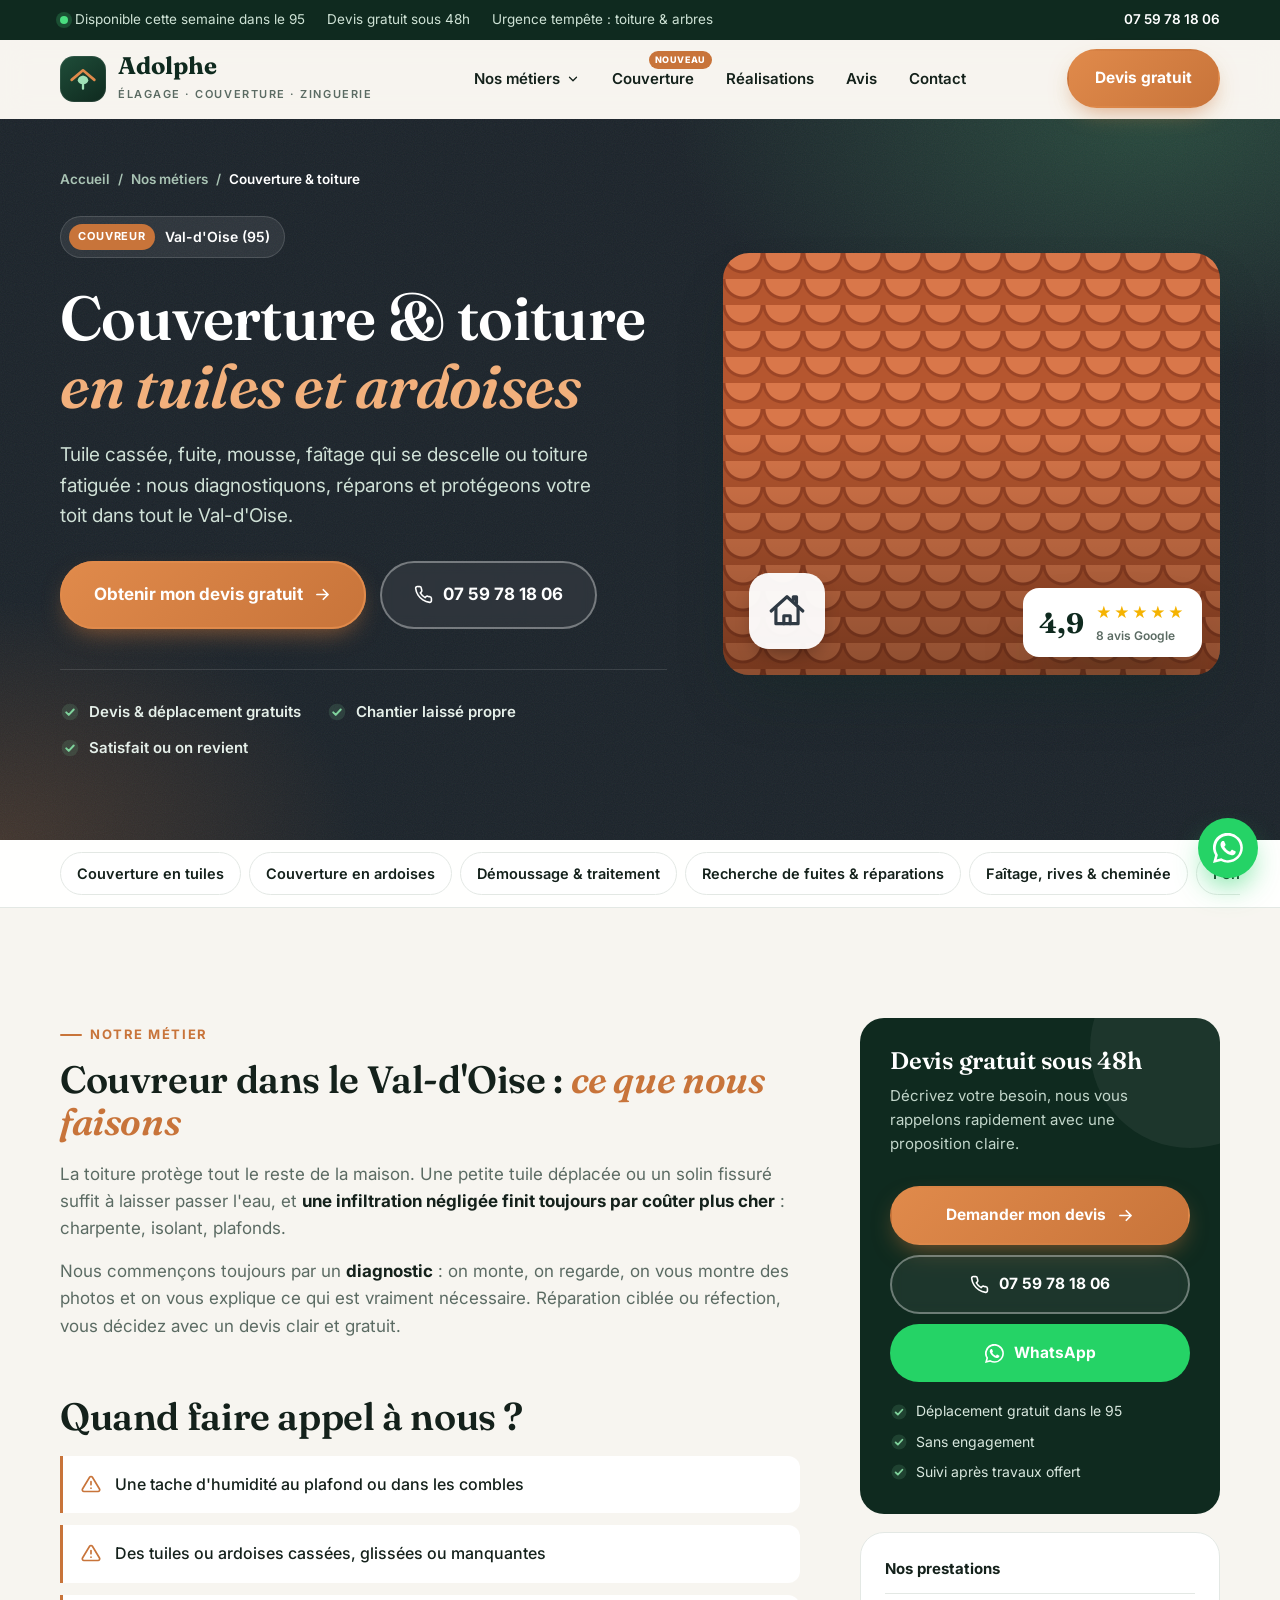
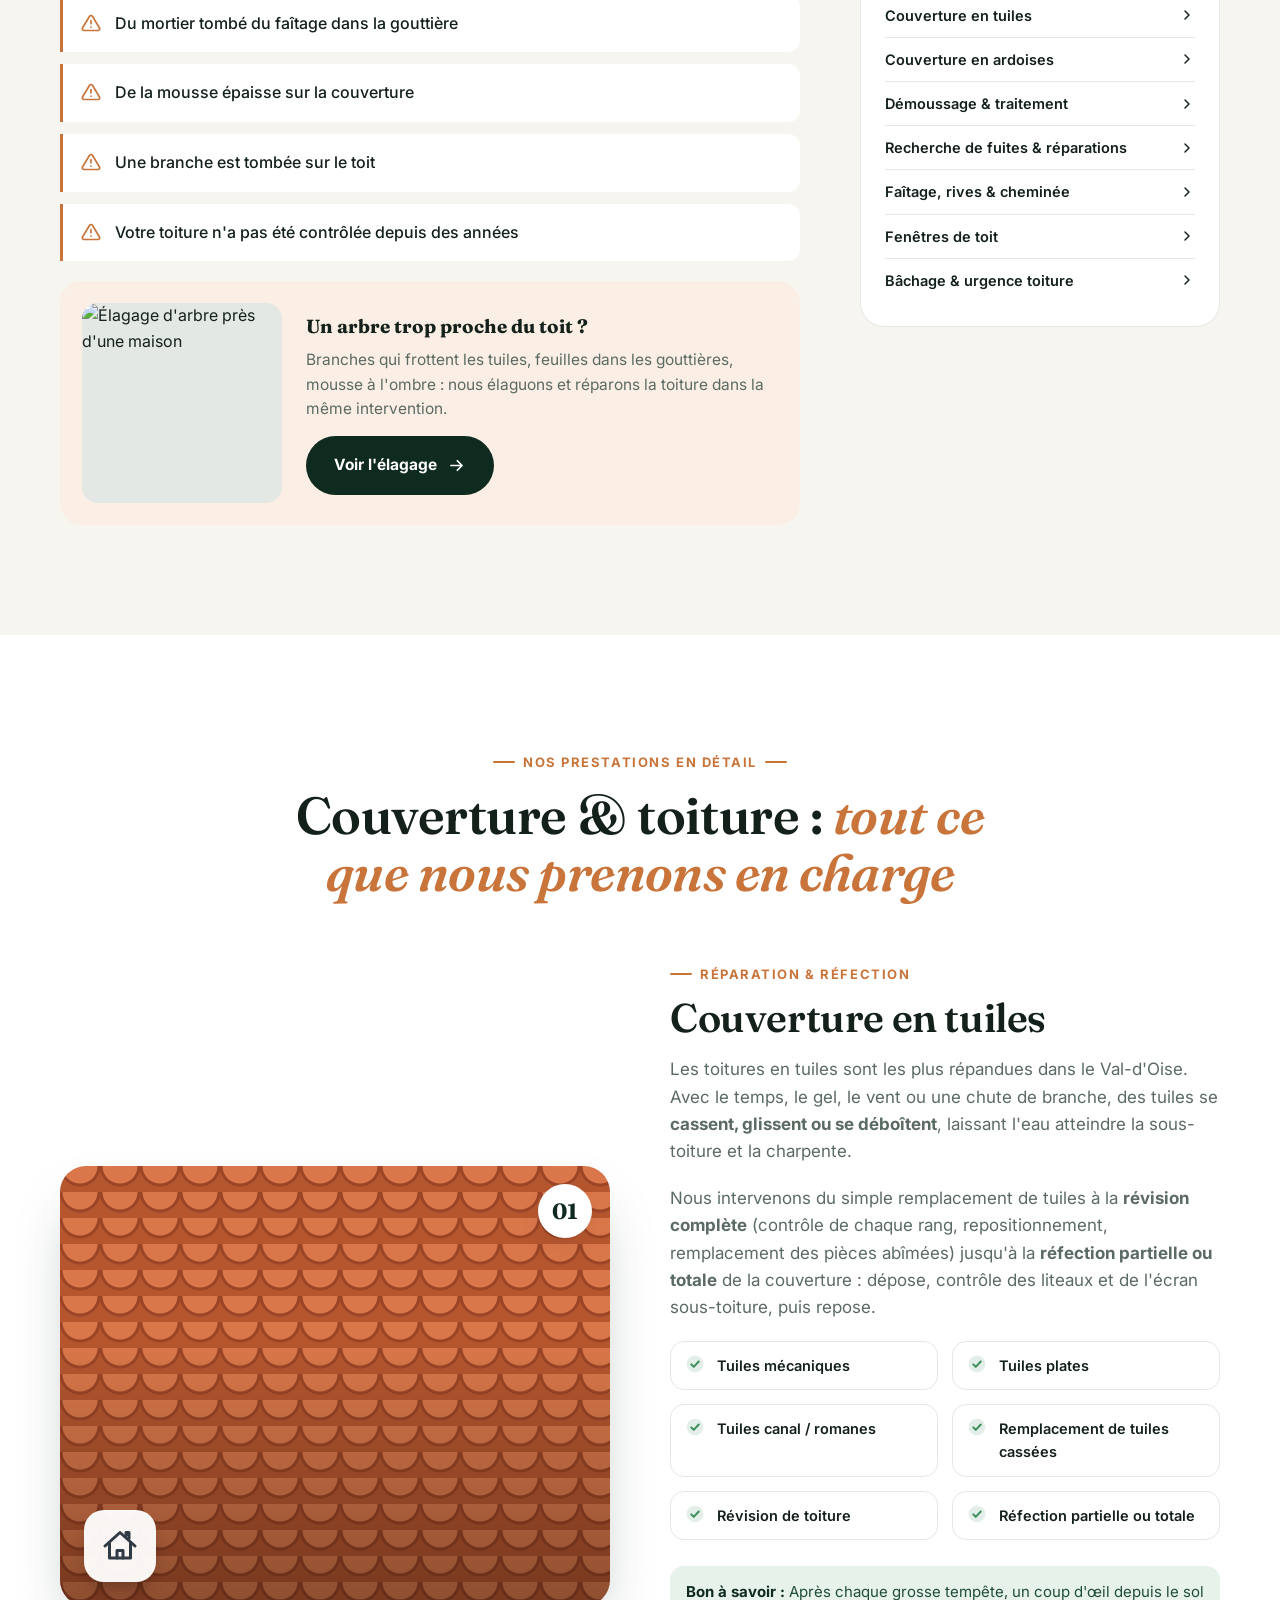
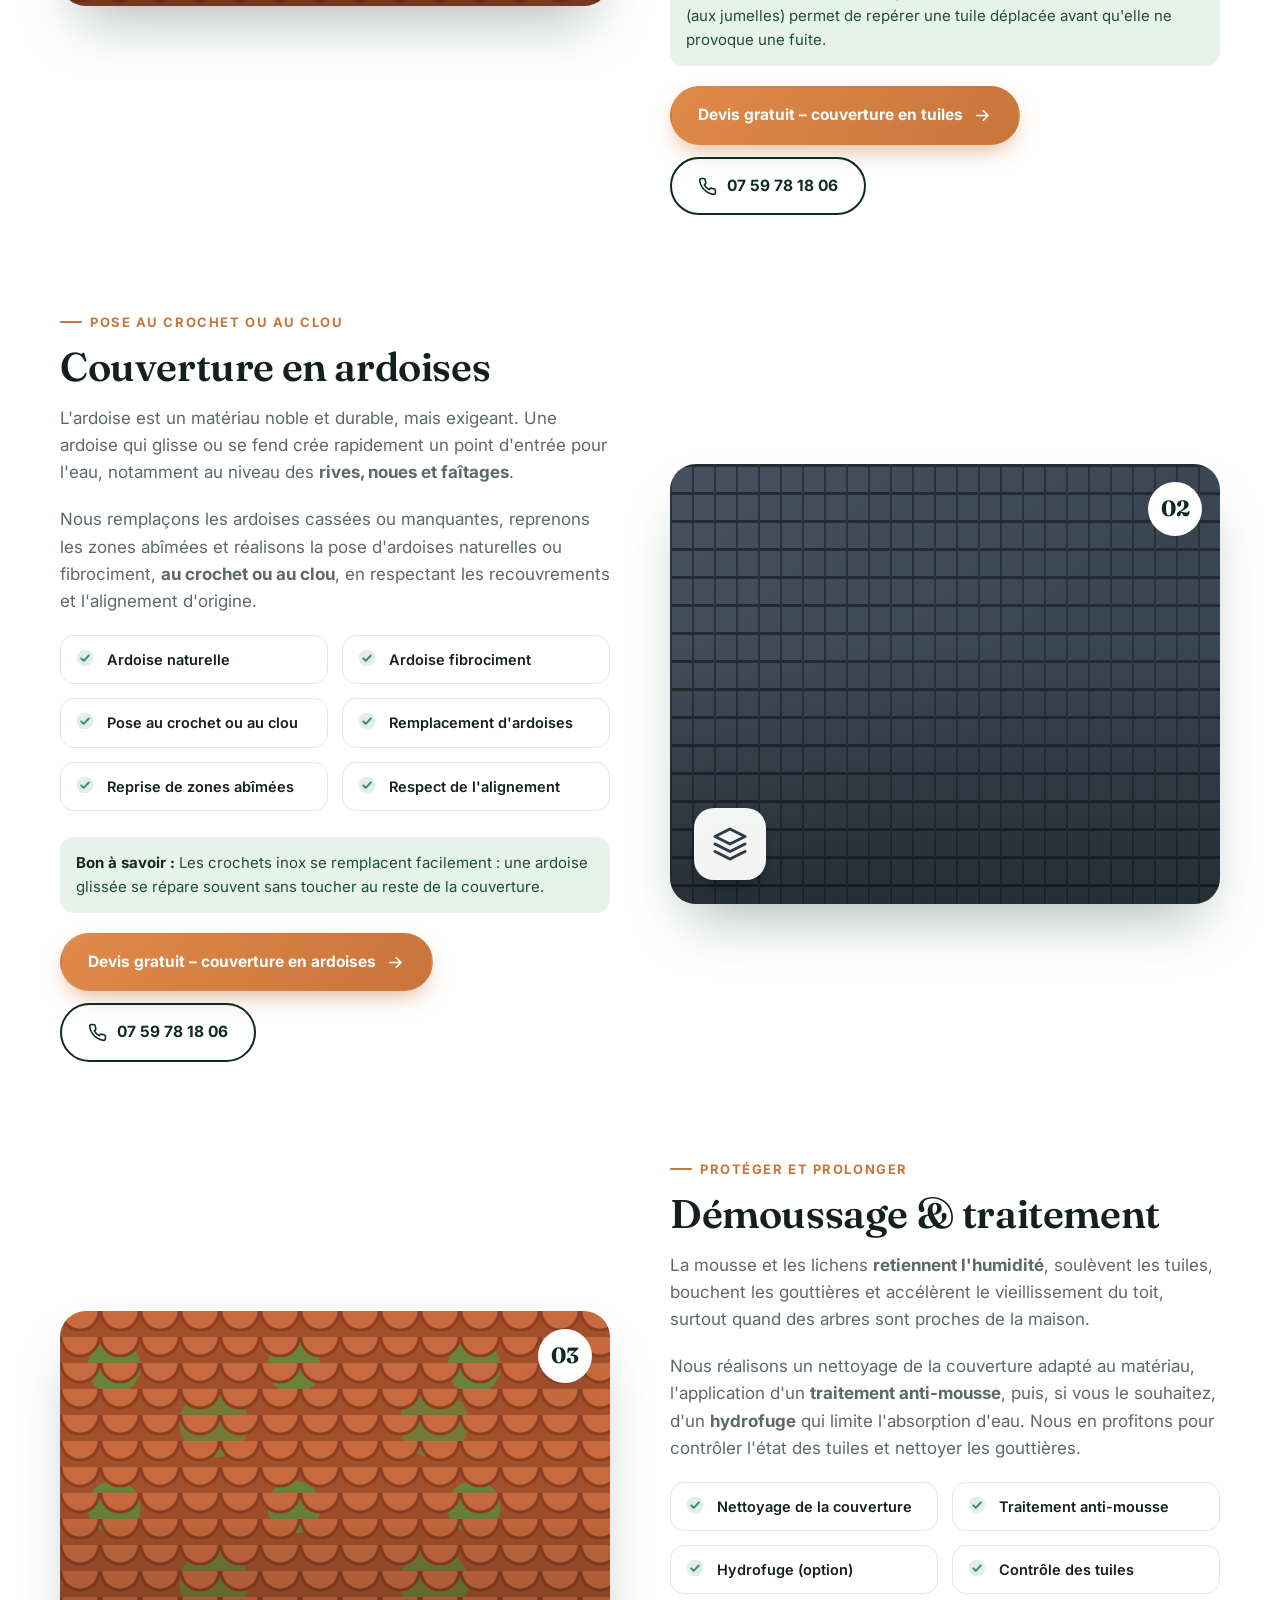
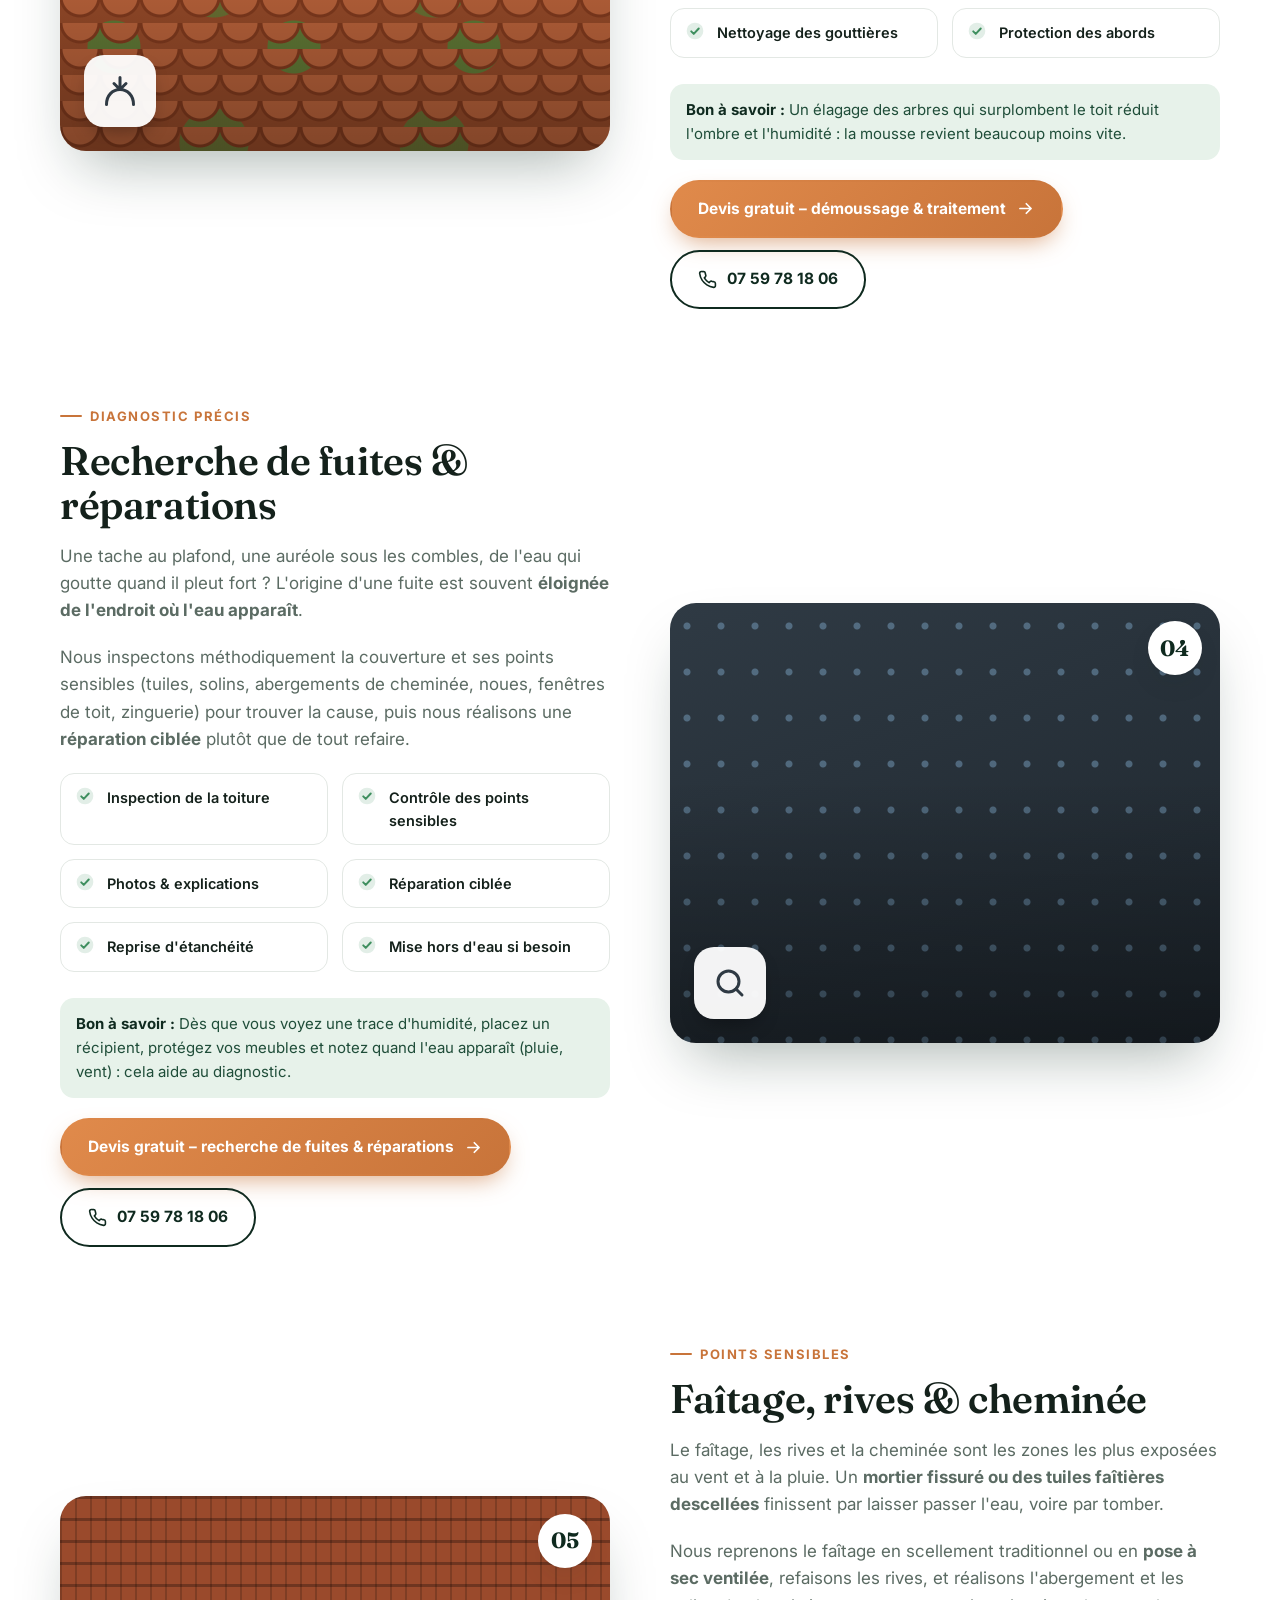
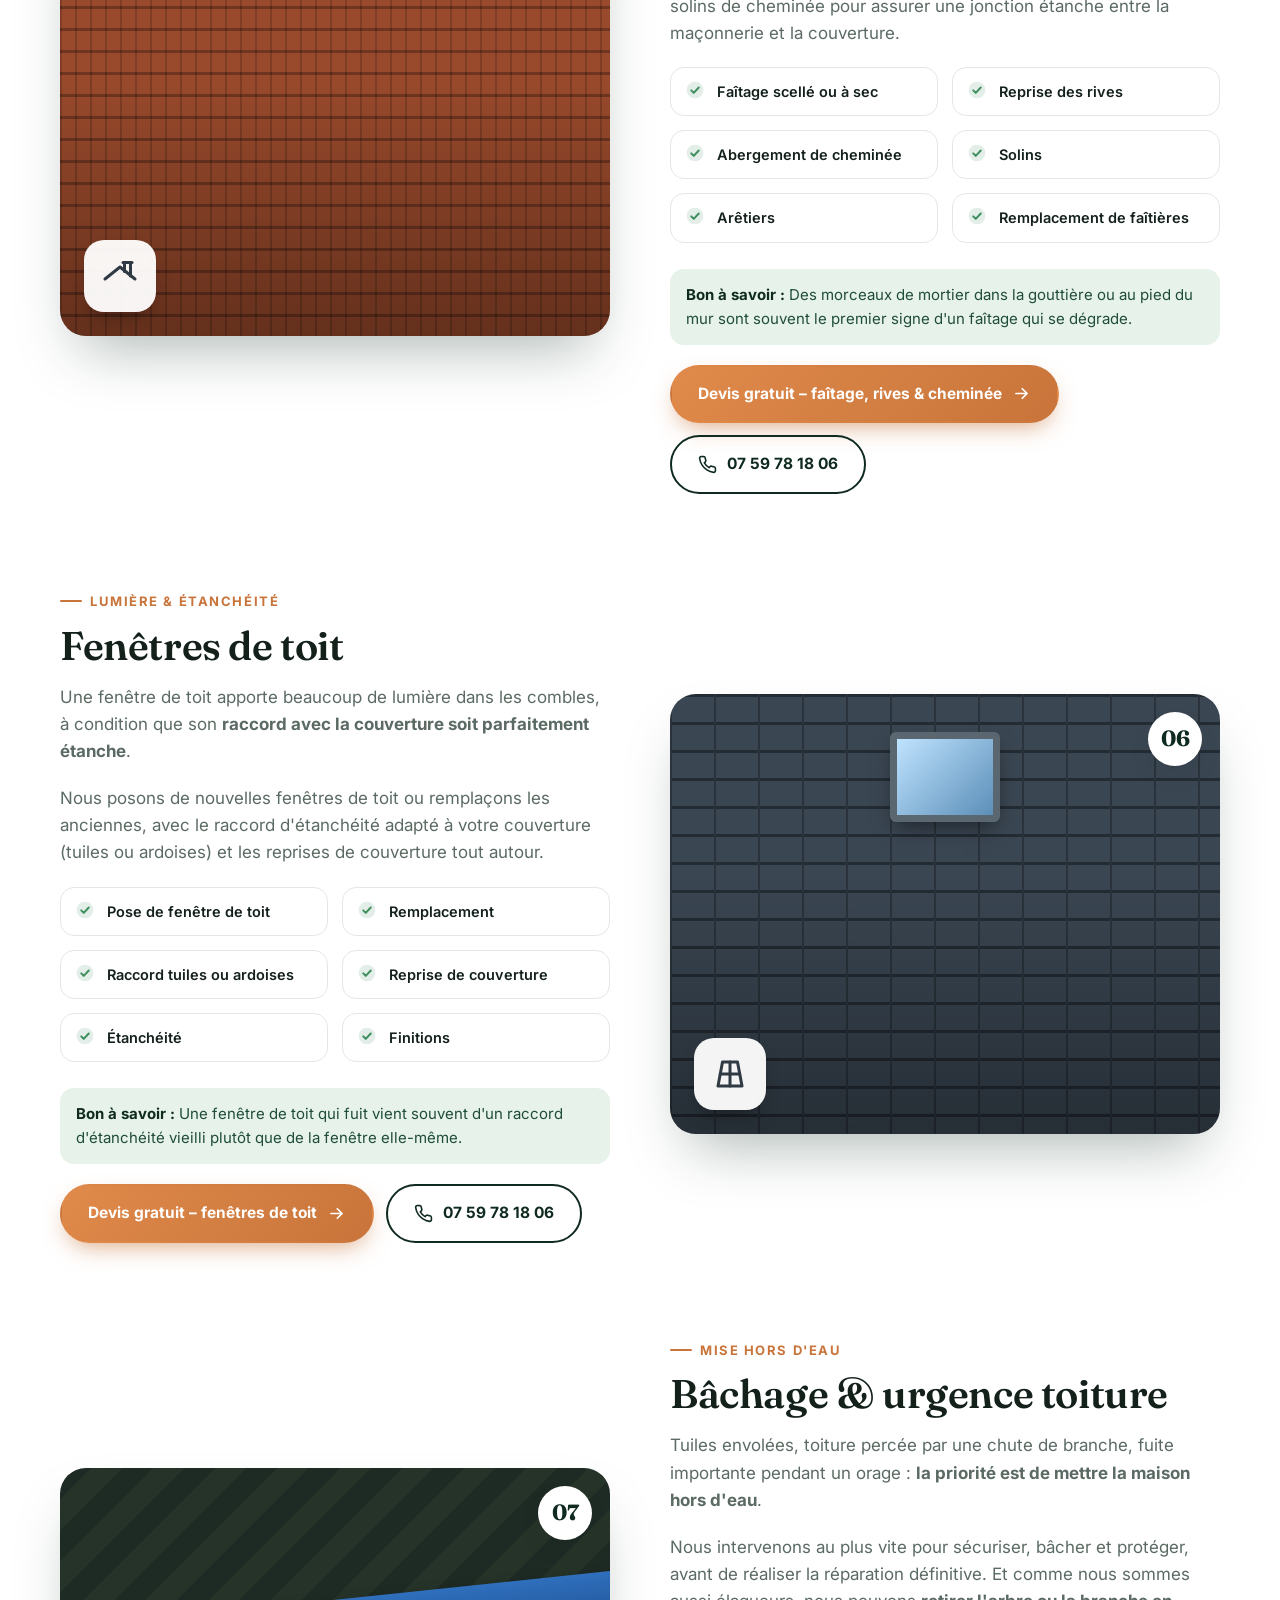
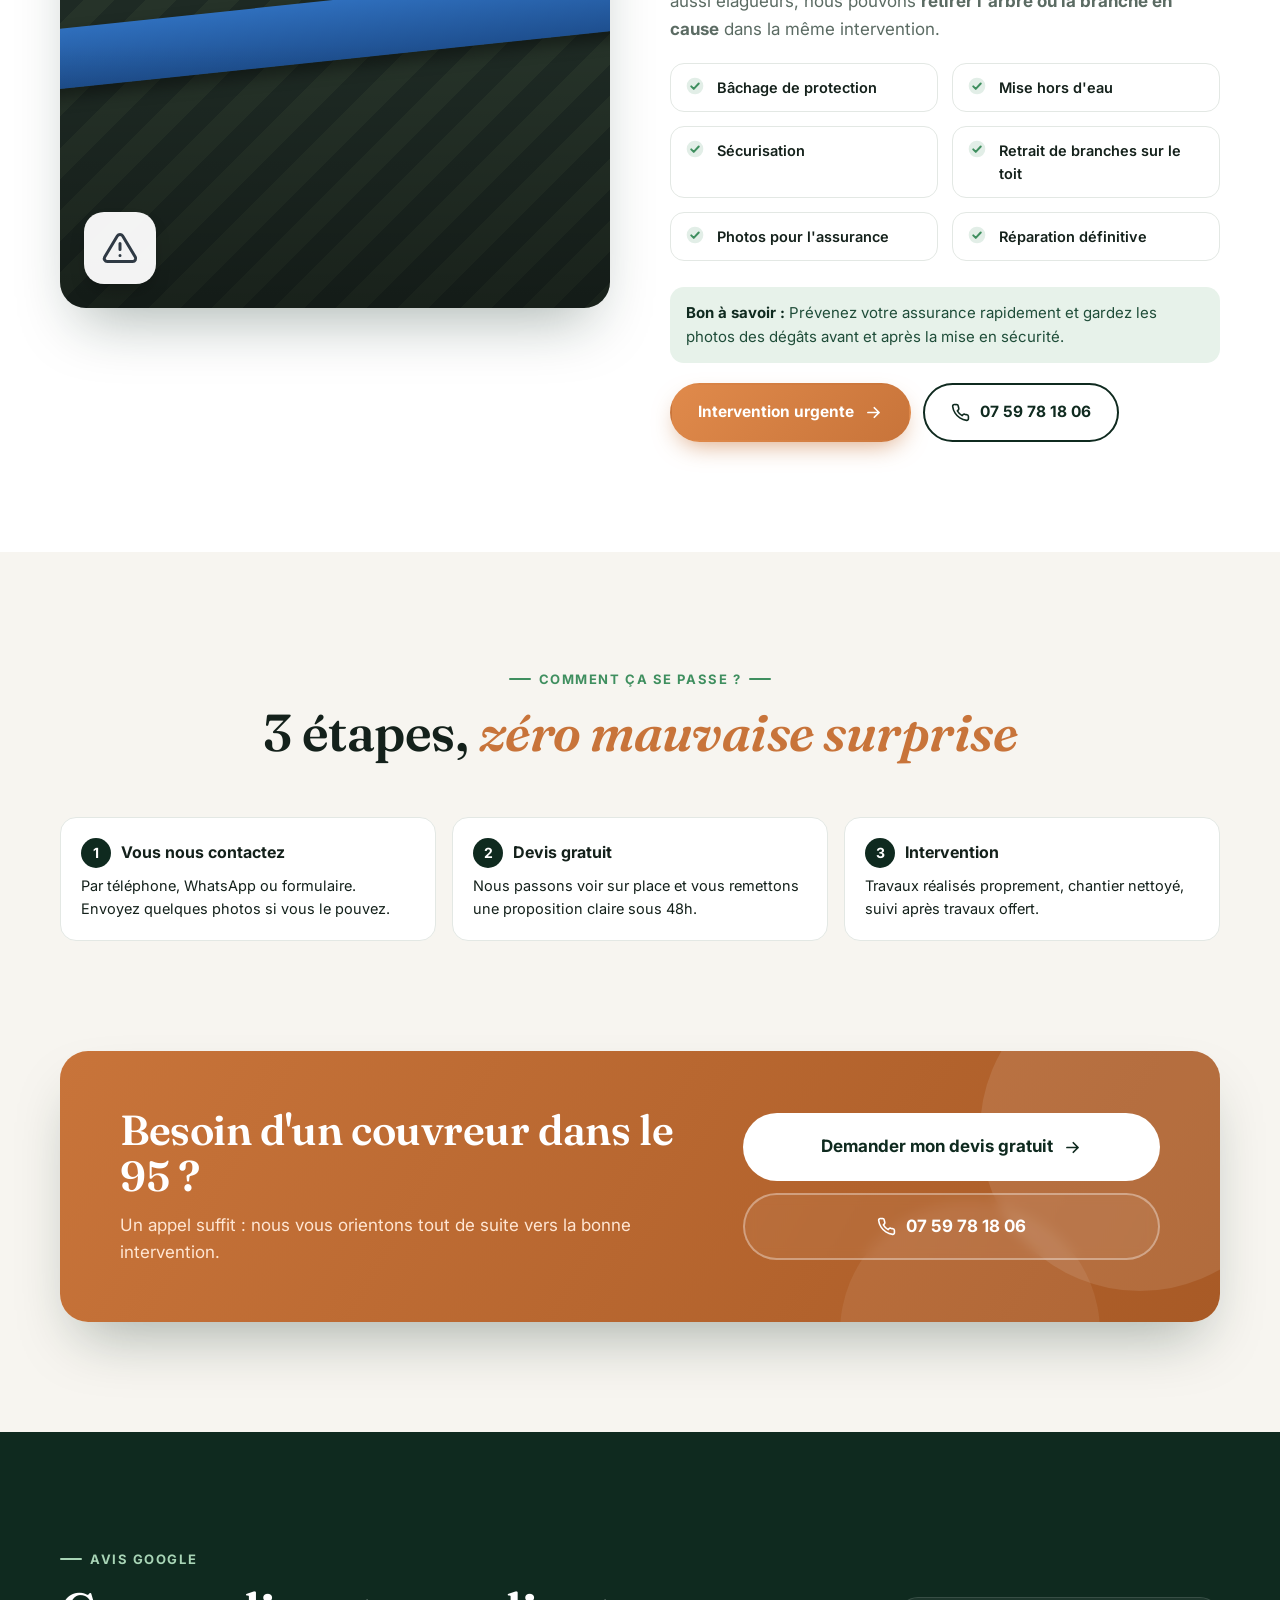
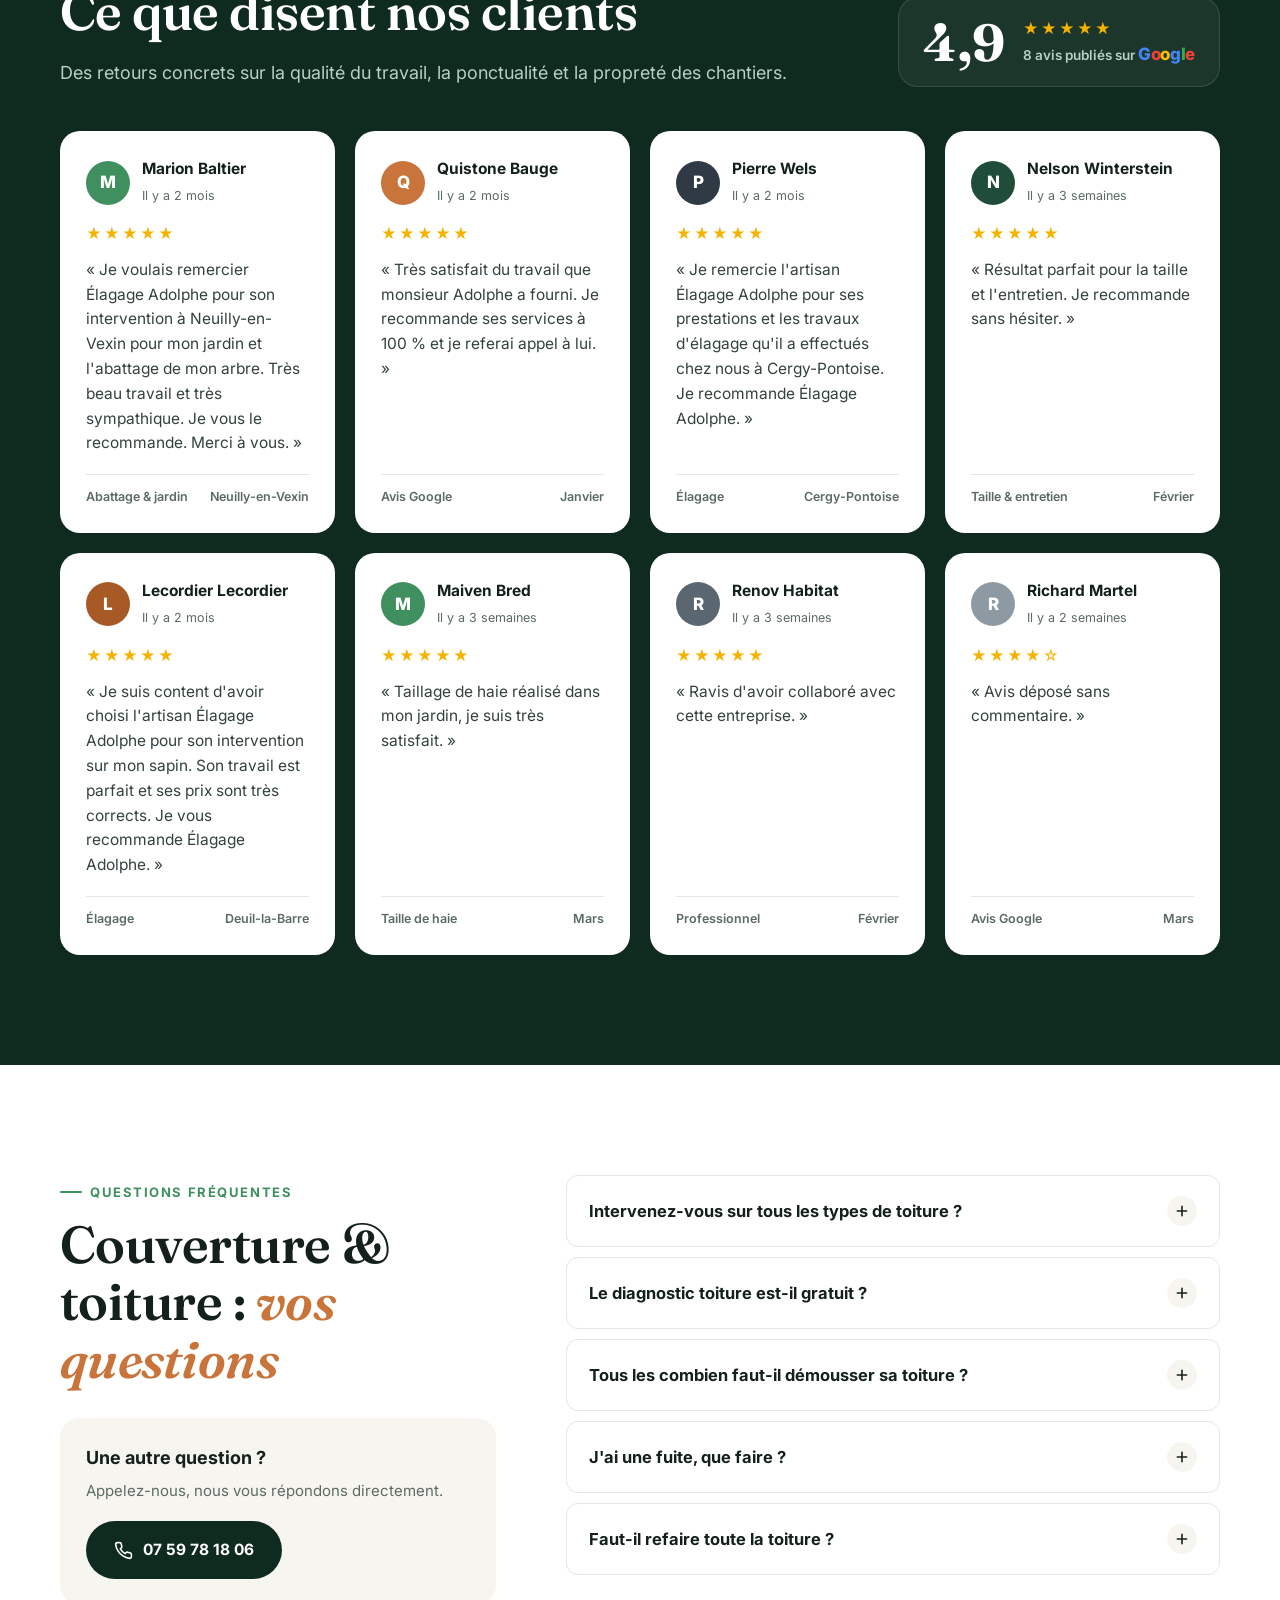
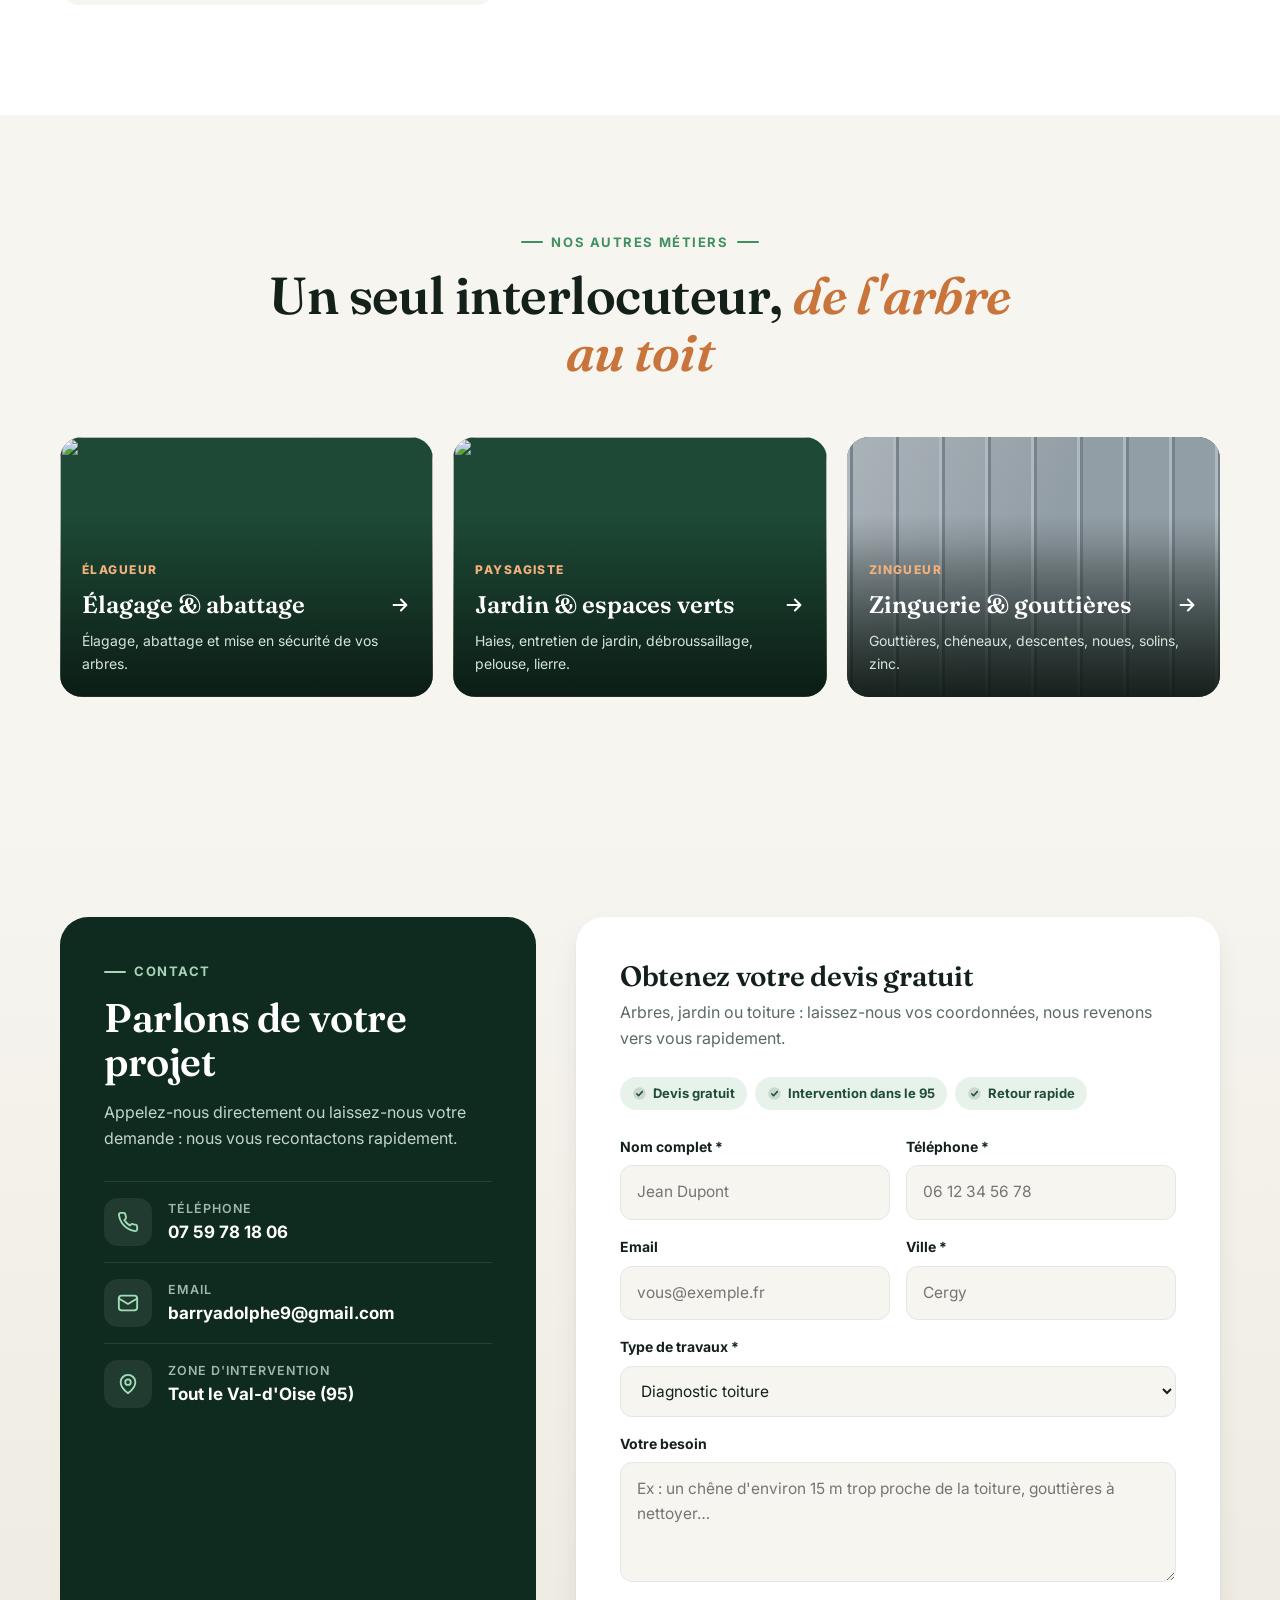
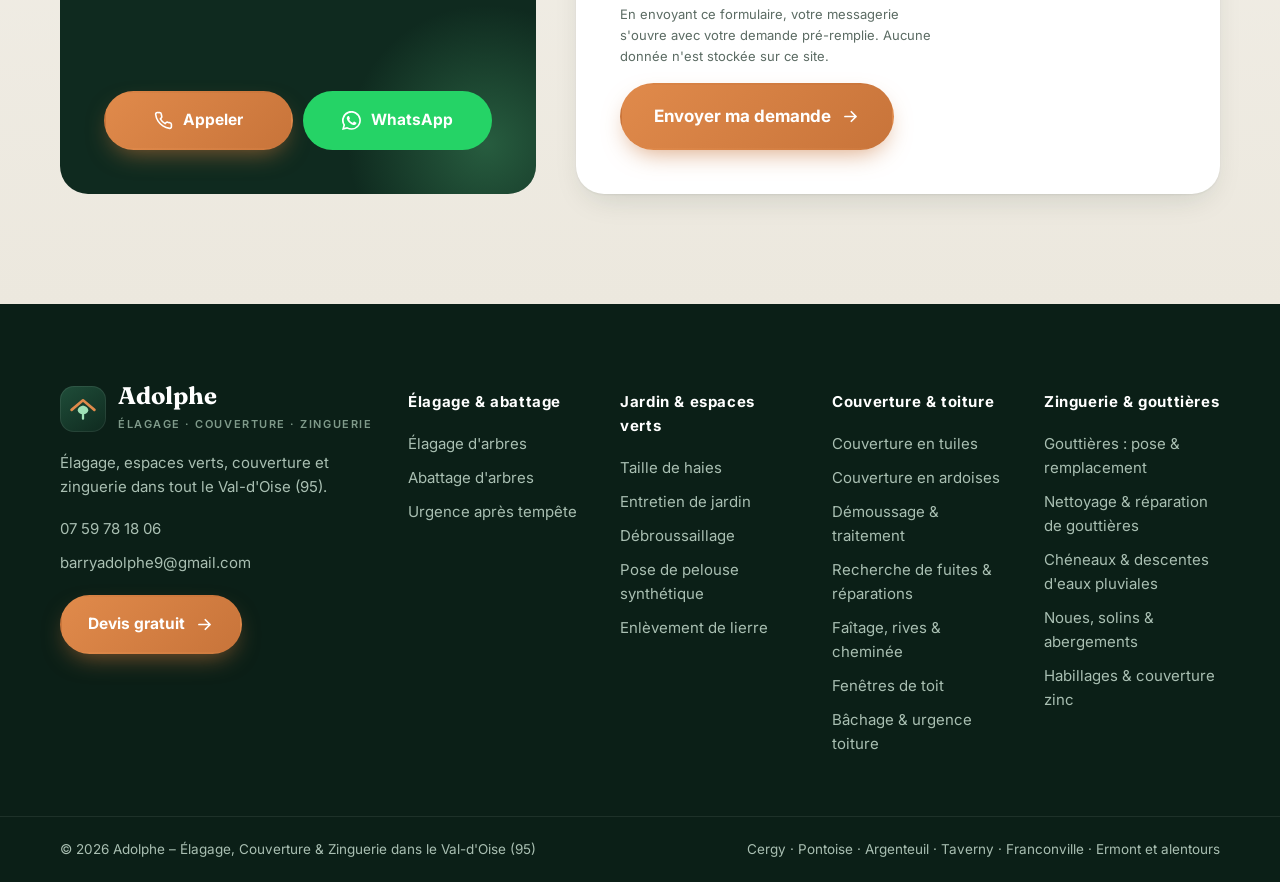
==== commit 97c6145a: "Balises Google, avis visibles et ajustements mobile - Remet Google Tag Manager (GTM-TVZLCH2X) et la " ====
--- a/couverture.html
+++ b/couverture.html
@@ -4,6 +4,13 @@
 <meta charset="UTF-8">
 <meta name="viewport" content="width=device-width, initial-scale=1">
 <meta name="robots" content="index, follow, max-image-preview:large">
+<!-- Google Tag Manager -->
+<script>(function(w,d,s,l,i){w[l]=w[l]||[];w[l].push({'gtm.start':
+new Date().getTime(),event:'gtm.js'});var f=d.getElementsByTagName(s)[0],
+j=d.createElement(s),dl=l!='dataLayer'?'&l='+l:'';j.async=true;j.src=
+'https://www.googletagmanager.com/gtm.js?id='+i+dl;f.parentNode.insertBefore(j,f);
+})(window,document,'script','dataLayer','GTM-TVZLCH2X');</script>
+<!-- End Google Tag Manager -->
 <!-- Google tag (gtag.js) -->
 <script async src="https://www.googletagmanager.com/gtag/js?id=G-N3K3Y19X9H"></script>
 <script>
@@ -36,6 +43,10 @@
 </script>
 </head>
 <body>
+<!-- Google Tag Manager (noscript) -->
+<noscript><iframe src="https://www.googletagmanager.com/ns.html?id=GTM-TVZLCH2X"
+height="0" width="0" style="display:none;visibility:hidden"></iframe></noscript>
+<!-- End Google Tag Manager (noscript) -->
 <!-- SVG icon sprite -->
 <svg width="0" height="0" style="position:absolute" aria-hidden="true">
   <symbol id="i-phone" viewBox="0 0 24 24"><path fill="none" stroke="currentColor" stroke-width="2" stroke-linecap="round" stroke-linejoin="round" d="M22 16.9v3a2 2 0 0 1-2.2 2 19.8 19.8 0 0 1-8.6-3.1 19.5 19.5 0 0 1-6-6A19.8 19.8 0 0 1 2.1 4.2 2 2 0 0 1 4.1 2h3a2 2 0 0 1 2 1.7c.1 1 .4 1.9.7 2.8a2 2 0 0 1-.5 2.1L8 9.9a16 16 0 0 0 6 6l1.3-1.3a2 2 0 0 1 2.1-.4c.9.3 1.8.6 2.8.7a2 2 0 0 1 1.7 2z"/></symbol>
@@ -311,6 +322,35 @@
 </section>
 <div style="height:110px"></div>
 
+
+<!-- REVIEWS -->
+<section class="section reviews" id="avis">
+  <div class="container">
+    <div class="rev-top reveal">
+      <div class="section-head">
+        <span class="eyebrow light">Avis Google</span>
+        <h2 style="margin-top:14px">Ce que disent nos clients</h2>
+        <p>Des retours concrets sur la qualité du travail, la ponctualité et la propreté des chantiers.</p>
+      </div>
+      <div style="display:flex;gap:16px;align-items:center;flex-wrap:wrap">
+        <div class="rev-score">
+          <span class="big">4,9</span>
+          <span><span class="stars">★★★★★</span><small>8 avis publiés sur <span class="g-logo"><span class="b">G</span><span class="r">o</span><span class="y">o</span><span class="b">g</span><span class="g">l</span><span class="r">e</span></span></small></span>
+        </div>
+      </div>
+    </div>
+    <div class="rev-track" id="revTrack">
+      <article class="rev"><div class="rev-head"><span class="avatar" style="background:#3f8f5f">M</span><div><b>Marion Baltier</b><small>Il y a 2 mois</small></div></div><span class="stars">★★★★★</span><p>« Je voulais remercier Élagage Adolphe pour son intervention à Neuilly-en-Vexin pour mon jardin et l'abattage de mon arbre. Très beau travail et très sympathique. Je vous le recommande. Merci à vous. »</p><div class="meta"><span>Abattage &amp; jardin</span><span>Neuilly-en-Vexin</span></div></article>
+      <article class="rev"><div class="rev-head"><span class="avatar" style="background:#c8743a">Q</span><div><b>Quistone Bauge</b><small>Il y a 2 mois</small></div></div><span class="stars">★★★★★</span><p>« Très satisfait du travail que monsieur Adolphe a fourni. Je recommande ses services à 100 % et je referai appel à lui. »</p><div class="meta"><span>Avis Google</span><span>Janvier</span></div></article>
+      <article class="rev"><div class="rev-head"><span class="avatar" style="background:#2f3a44">P</span><div><b>Pierre Wels</b><small>Il y a 2 mois</small></div></div><span class="stars">★★★★★</span><p>« Je remercie l'artisan Élagage Adolphe pour ses prestations et les travaux d'élagage qu'il a effectués chez nous à Cergy-Pontoise. Je recommande Élagage Adolphe. »</p><div class="meta"><span>Élagage</span><span>Cergy-Pontoise</span></div></article>
+      <article class="rev"><div class="rev-head"><span class="avatar" style="background:#1f4d39">N</span><div><b>Nelson Winterstein</b><small>Il y a 3 semaines</small></div></div><span class="stars">★★★★★</span><p>« Résultat parfait pour la taille et l'entretien. Je recommande sans hésiter. »</p><div class="meta"><span>Taille &amp; entretien</span><span>Février</span></div></article>
+      <article class="rev"><div class="rev-head"><span class="avatar" style="background:#a85a26">L</span><div><b>Lecordier Lecordier</b><small>Il y a 2 mois</small></div></div><span class="stars">★★★★★</span><p>« Je suis content d'avoir choisi l'artisan Élagage Adolphe pour son intervention sur mon sapin. Son travail est parfait et ses prix sont très corrects. Je vous recommande Élagage Adolphe. »</p><div class="meta"><span>Élagage</span><span>Deuil-la-Barre</span></div></article>
+      <article class="rev"><div class="rev-head"><span class="avatar" style="background:#3f8f5f">M</span><div><b>Maiven Bred</b><small>Il y a 3 semaines</small></div></div><span class="stars">★★★★★</span><p>« Taillage de haie réalisé dans mon jardin, je suis très satisfait. »</p><div class="meta"><span>Taille de haie</span><span>Mars</span></div></article>
+      <article class="rev"><div class="rev-head"><span class="avatar" style="background:#5b6770">R</span><div><b>Renov Habitat</b><small>Il y a 3 semaines</small></div></div><span class="stars">★★★★★</span><p>« Ravis d'avoir collaboré avec cette entreprise. »</p><div class="meta"><span>Professionnel</span><span>Février</span></div></article>
+      <article class="rev"><div class="rev-head"><span class="avatar" style="background:#8d9aa3">R</span><div><b>Richard Martel</b><small>Il y a 2 semaines</small></div></div><span class="stars">★★★★☆</span><p>« Avis déposé sans commentaire. »</p><div class="meta"><span>Avis Google</span><span>Mars</span></div></article>
+    </div>
+  </div>
+</section>
 
 <section class="section faq">
   <div class="container">
@@ -424,7 +464,7 @@
       </ul>
       <a href="#contact" class="btn btn-primary" style="margin-top:20px">Devis gratuit <svg><use href="#i-arrow"/></svg></a>
     </div>
-    <div><h4><a href="elagage.html">Élagage &amp; abattage</a></h4><ul><li><a href="elagage.html#elagage-arbres">Élagage d'arbres</a></li><li><a href="elagage.html#abattage">Abattage d'arbres</a></li><li><a href="elagage.html#urgence">Urgence après tempête</a></li></ul></div><div><h4><a href="espaces-verts.html">Jardin &amp; espaces verts</a></h4><ul><li><a href="espaces-verts.html#taille-de-haies">Taille de haies</a></li><li><a href="espaces-verts.html#entretien-de-jardin">Entretien de jardin</a></li><li><a href="espaces-verts.html#debroussaillage">Débroussaillage</a></li><li><a href="espaces-verts.html#pelouse-synthetique">Pose de pelouse synthétique</a></li><li><a href="espaces-verts.html#lierre">Enlèvement de lierre</a></li></ul></div><div><h4><a href="couverture.html">Couverture &amp; toiture</a></h4><ul><li><a href="couverture.html#tuiles">Couverture en tuiles</a></li><li><a href="couverture.html#ardoises">Couverture en ardoises</a></li><li><a href="couverture.html#demoussage">Démoussage &amp; traitement</a></li><li><a href="couverture.html#fuites">Recherche de fuites &amp; réparations</a></li><li><a href="couverture.html#faitage">Faîtage, rives &amp; cheminée</a></li><li><a href="couverture.html#fenetres-de-toit">Fenêtres de toit</a></li><li><a href="couverture.html#bachage">Bâchage &amp; urgence toiture</a></li></ul></div><div><h4><a href="zinguerie.html">Zinguerie &amp; gouttières</a></h4><ul><li><a href="zinguerie.html#gouttieres">Gouttières : pose &amp; remplacement</a></li><li><a href="zinguerie.html#nettoyage-gouttieres">Nettoyage &amp; réparation de gouttières</a></li><li><a href="zinguerie.html#descentes">Chéneaux &amp; descentes d'eaux pluviales</a></li><li><a href="zinguerie.html#noues-solins">Noues, solins &amp; abergements</a></li><li><a href="zinguerie.html#zinc">Habillages &amp; couverture zinc</a></li></ul></div>
+    <div class="f-trade"><h4><a href="elagage.html">Élagage &amp; abattage</a></h4><ul><li><a href="elagage.html#elagage-arbres">Élagage d'arbres</a></li><li><a href="elagage.html#abattage">Abattage d'arbres</a></li><li><a href="elagage.html#urgence">Urgence après tempête</a></li></ul></div><div class="f-trade"><h4><a href="espaces-verts.html">Jardin &amp; espaces verts</a></h4><ul><li><a href="espaces-verts.html#taille-de-haies">Taille de haies</a></li><li><a href="espaces-verts.html#entretien-de-jardin">Entretien de jardin</a></li><li><a href="espaces-verts.html#debroussaillage">Débroussaillage</a></li><li><a href="espaces-verts.html#pelouse-synthetique">Pose de pelouse synthétique</a></li><li><a href="espaces-verts.html#lierre">Enlèvement de lierre</a></li></ul></div><div class="f-trade"><h4><a href="couverture.html">Couverture &amp; toiture</a></h4><ul><li><a href="couverture.html#tuiles">Couverture en tuiles</a></li><li><a href="couverture.html#ardoises">Couverture en ardoises</a></li><li><a href="couverture.html#demoussage">Démoussage &amp; traitement</a></li><li><a href="couverture.html#fuites">Recherche de fuites &amp; réparations</a></li><li><a href="couverture.html#faitage">Faîtage, rives &amp; cheminée</a></li><li><a href="couverture.html#fenetres-de-toit">Fenêtres de toit</a></li><li><a href="couverture.html#bachage">Bâchage &amp; urgence toiture</a></li></ul></div><div class="f-trade"><h4><a href="zinguerie.html">Zinguerie &amp; gouttières</a></h4><ul><li><a href="zinguerie.html#gouttieres">Gouttières : pose &amp; remplacement</a></li><li><a href="zinguerie.html#nettoyage-gouttieres">Nettoyage &amp; réparation de gouttières</a></li><li><a href="zinguerie.html#descentes">Chéneaux &amp; descentes d'eaux pluviales</a></li><li><a href="zinguerie.html#noues-solins">Noues, solins &amp; abergements</a></li><li><a href="zinguerie.html#zinc">Habillages &amp; couverture zinc</a></li></ul></div>
   </div>
   <div class="footer-bottom">
     <div class="container">
--- a/assets/style.css
+++ b/assets/style.css
@@ -605,3 +605,92 @@
 .nav a,.dd > button,.header-phone,.brand-sub{white-space:nowrap}
 @media (max-width:1280px){.header-phone{display:none}}
 @media (max-width:720px){.brand-sub{letter-spacing:.06em;font-size:10px}.brand{gap:10px}.brand-mark{width:42px;height:42px}}
+
+/* Avis : tous visibles, en grille */
+.rev-track{display:grid;grid-auto-flow:row;grid-template-columns:repeat(4,1fr);grid-auto-columns:auto;overflow:visible;scroll-snap-type:none;padding-bottom:0}
+@media (max-width:1080px){.rev-track{grid-template-columns:repeat(2,1fr)}}
+@media (max-width:720px){.rev-track{grid-template-columns:1fr;gap:14px}.rev{padding:22px}}
+
+/* ---------- Correctifs (desktop + mobile) ---------- */
+.roof-points > div{display:flex;gap:14px;align-items:flex-start}
+.roof-points > div > div{display:block}
+.cta-box > *{min-width:0}
+.cta-box h2,.cta-box p{overflow-wrap:break-word}
+
+/* ---------- Ajustements téléphone ---------- */
+@media (max-width:720px){
+  h2{font-size:30px}
+  .section-head{margin-bottom:36px}
+  .section-head p{font-size:16px}
+  /* Promesses : 2 x 2 compact */
+  .promises .container{grid-template-columns:1fr 1fr;padding:0}
+  .promise{padding:20px 16px;border-right:1px solid var(--line)!important}
+  .promise:nth-child(2n){border-right:0!important}
+  .promise .ic{width:38px;height:38px;border-radius:11px;margin-bottom:10px}
+  .promise .ic svg{width:20px;height:20px}
+  .promise h3{font-size:15px}
+  .promise p{font-size:13px;line-height:1.45}
+  /* Cartes services compactes */
+  .svc-grid{gap:16px}
+  .svc-media,.roof-art{height:150px}
+  .svc-body{padding:18px 18px 20px}
+  .svc-body h3{font-size:20px;margin-bottom:6px}
+  .svc-body p{font-size:14.5px;margin-bottom:12px}
+  .svc-body ul{display:none}
+  /* Pourquoi nous choisir : icône à gauche */
+  .why-grid{gap:12px}
+  .why{padding:18px;display:grid;grid-template-columns:44px 1fr;gap:4px 14px;align-items:start}
+  .why .ic{width:44px;height:44px;border-radius:12px;margin:0;grid-row:span 2}
+  .why .ic svg{width:22px;height:22px}
+  .why h3{font-size:16px;margin:0}
+  .why p{font-size:14px}
+  .why .num{display:none}
+  /* Bloc toiture */
+  .materials{gap:10px}
+  .mat .sw{height:80px}
+  .mat div.t{padding:12px 14px}
+  .mat b{font-size:15px}
+  .mat small{font-size:12.5px}
+  /* Avis : tous visibles, plus compacts */
+  .rev{padding:18px}
+  .rev p{margin:8px 0 12px;font-size:15px}
+  .rev-score{padding:14px 18px}
+  .rev-score .big{font-size:42px}
+  /* Galerie sur 2 colonnes */
+  .gallery,.gallery.small{columns:2;column-gap:10px}
+  .gallery button{margin-bottom:10px;border-radius:12px}
+  .gallery button span{display:none}
+  .lb-prev,.lb-next{top:auto;bottom:70px;transform:none}
+  /* Étapes plus serrées */
+  .process-grid{gap:28px}
+  .step .n{width:60px;height:60px;font-size:24px;margin-bottom:14px}
+  /* Contact : formulaire en premier */
+  .contact .container{gap:20px}
+  .form-card{order:-1}
+  .c-actions{flex-direction:column}
+  /* Pages métiers */
+  .pb-media{aspect-ratio:4/3}
+  .pb-media.duo{aspect-ratio:auto;grid-template-columns:1fr 1fr}
+  .pb-media.duo img{aspect-ratio:3/4;height:auto}
+  .pb-text h2{font-size:28px}
+  .pb-text > p{font-size:16px}
+  .pb-text .incl{grid-template-columns:1fr 1fr;gap:8px}
+  .pb-text .incl div{padding:10px;font-size:13px;gap:7px;border-radius:10px}
+  .pb-text .incl svg{width:17px;height:17px}
+  .prose p{font-size:16px}
+  .signs li{padding:12px 14px;font-size:15px}
+  .side-box{display:none}
+  .side-cta{padding:24px}
+  .mini-steps{gap:10px}
+  .ph-media{aspect-ratio:4/3}
+  /* Pied de page compact */
+  .footer{padding-top:56px}
+  .footer .container{grid-template-columns:1fr 1fr;gap:28px 20px}
+  .footer .container > div:first-child{grid-column:1/-1}
+  .footer .f-trade ul{display:none}
+  .footer h4{margin:0;font-size:14.5px}
+  .footer-bottom{margin-top:36px}
+  .footer-bottom .container{display:block}
+  .footer-bottom span{display:block;margin-bottom:6px}
+}
+@media (max-width:720px){.exp-badge{width:96px;height:96px;right:-6px;top:-18px;bottom:auto;border-width:4px}.exp-badge b{font-size:30px}.exp-badge small{font-size:9px}}
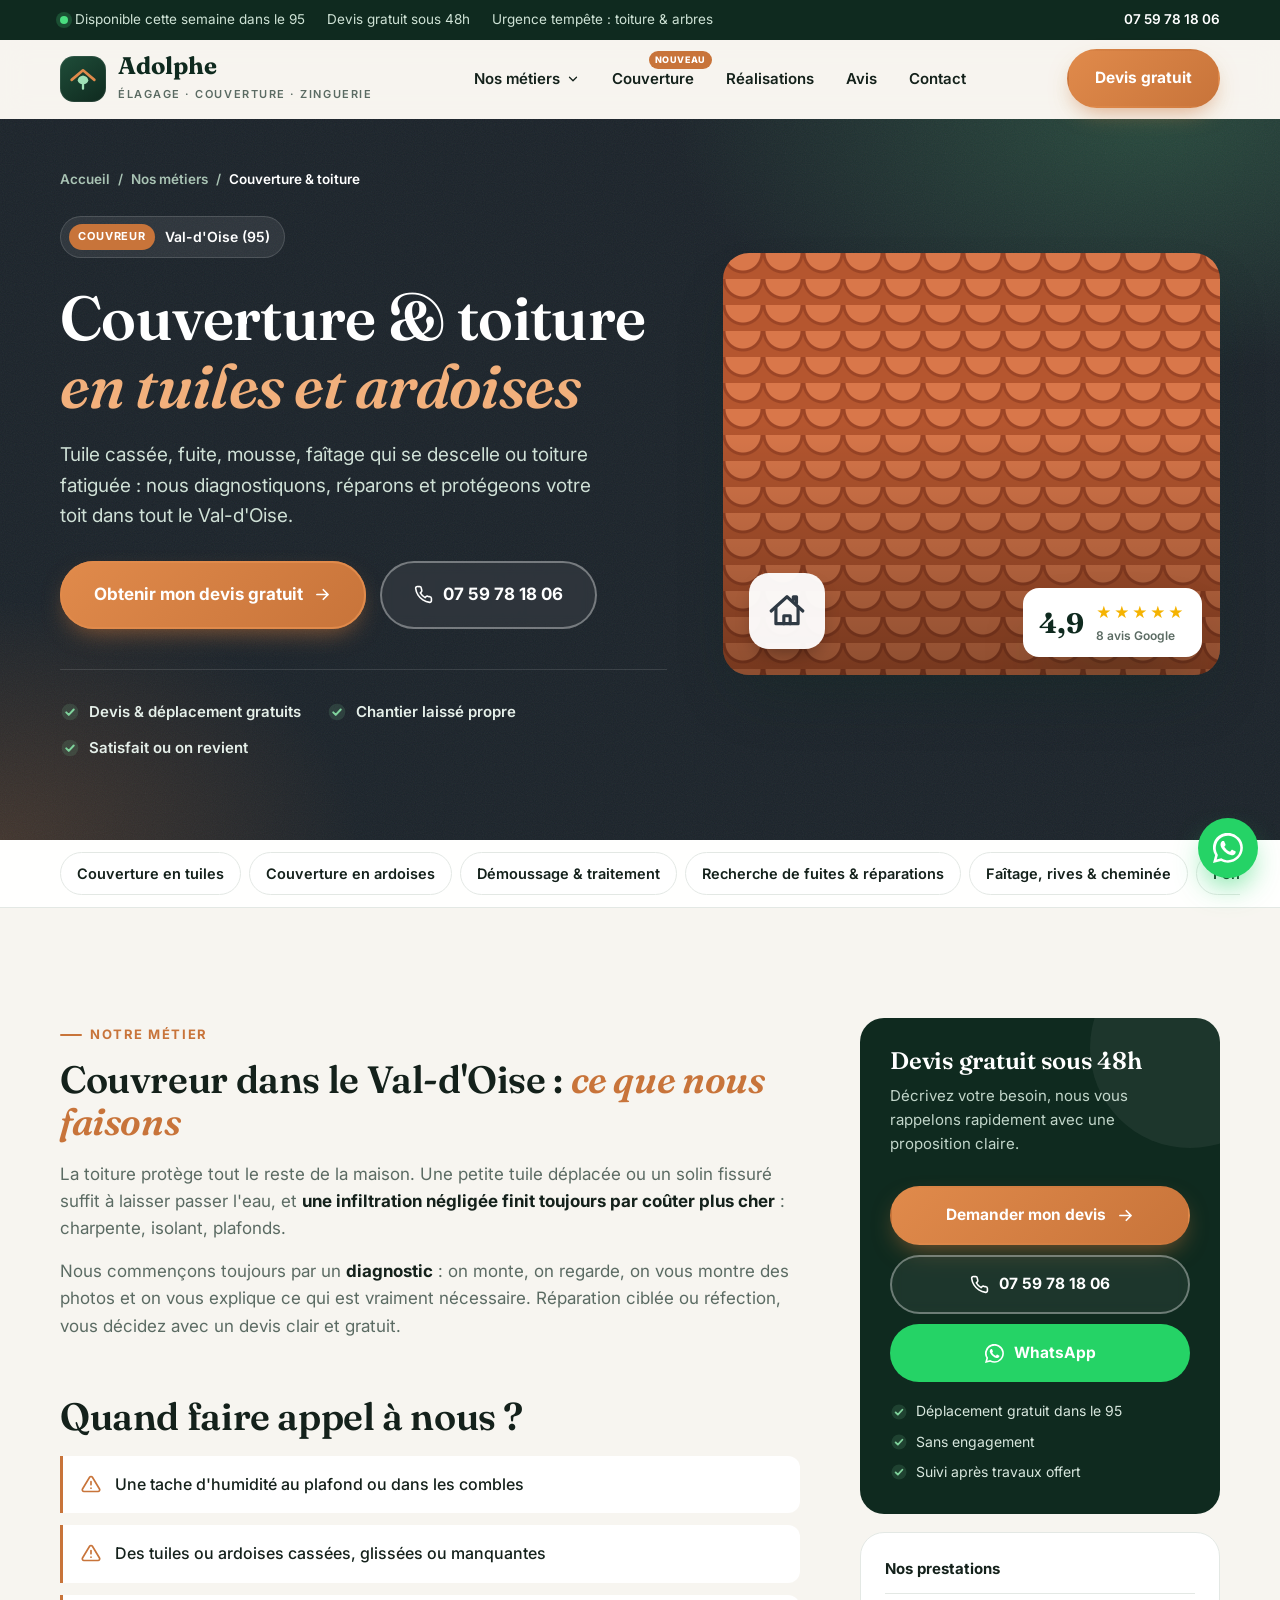
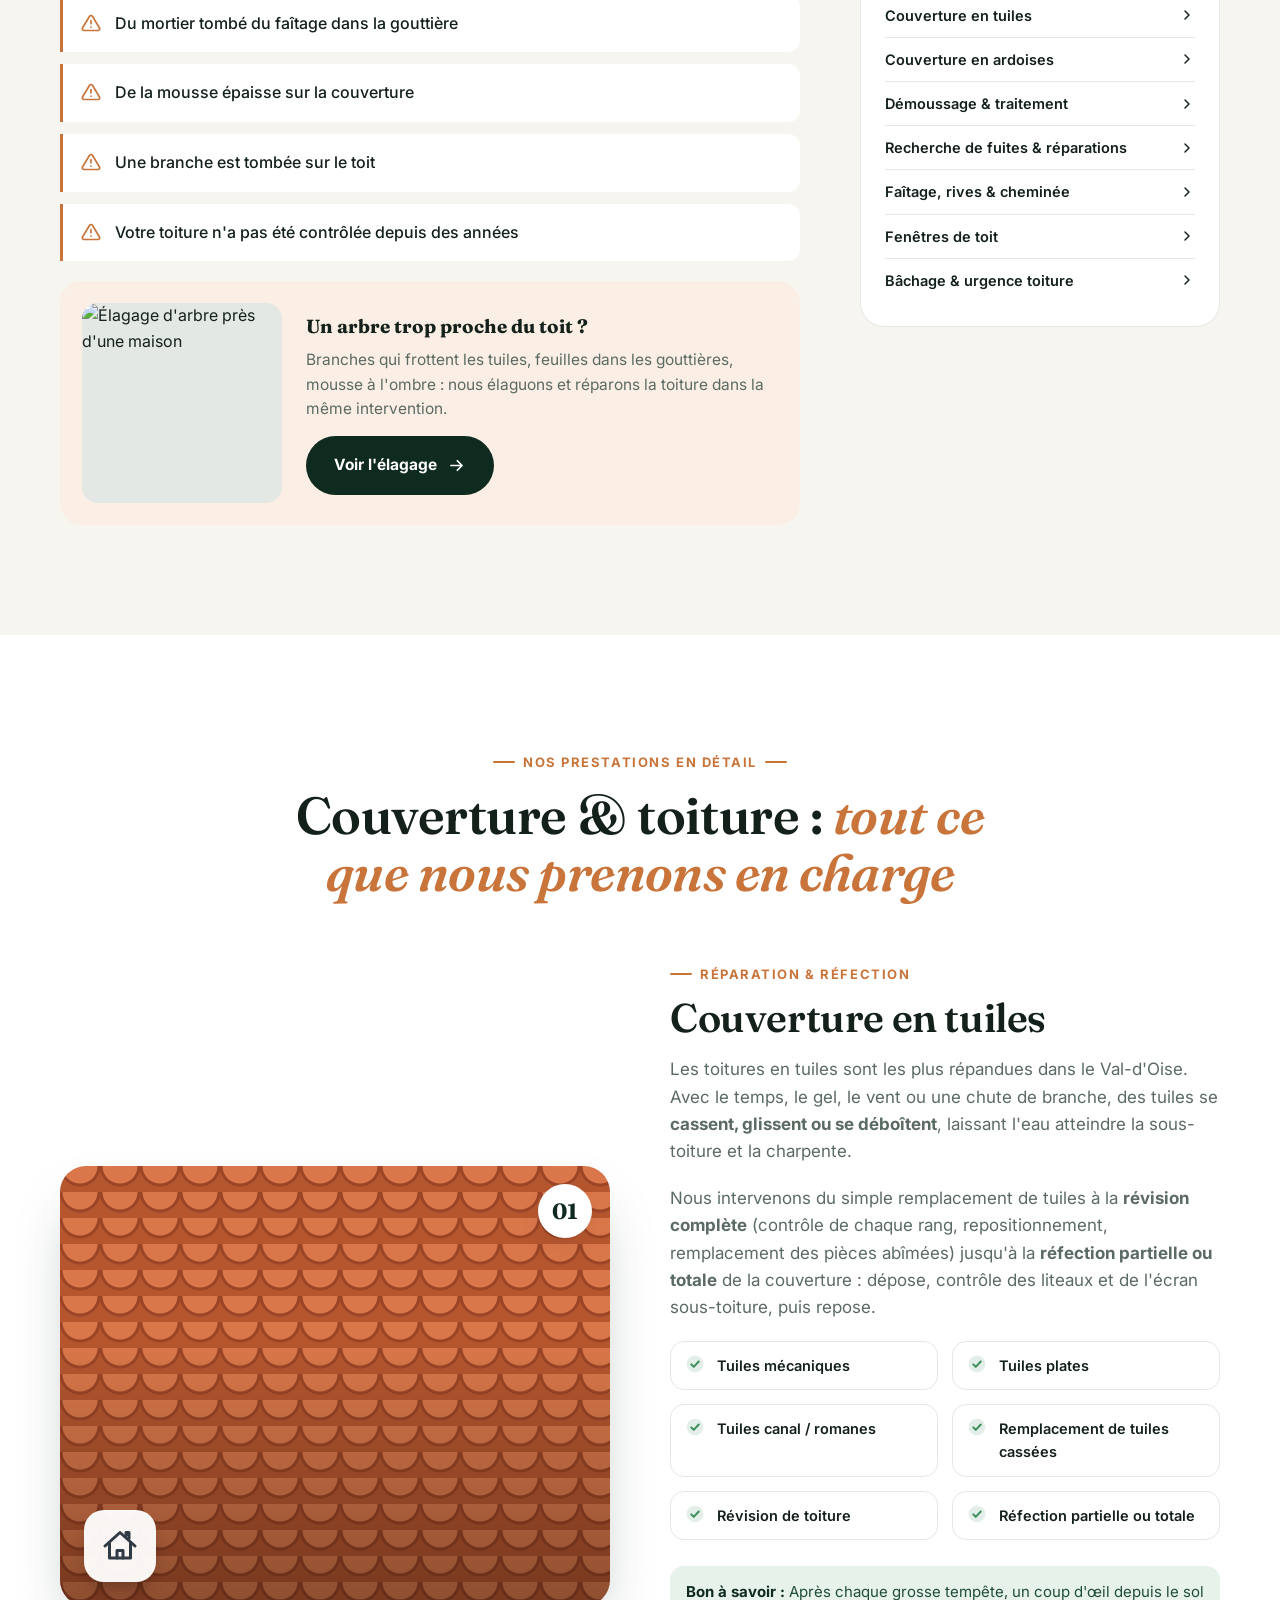
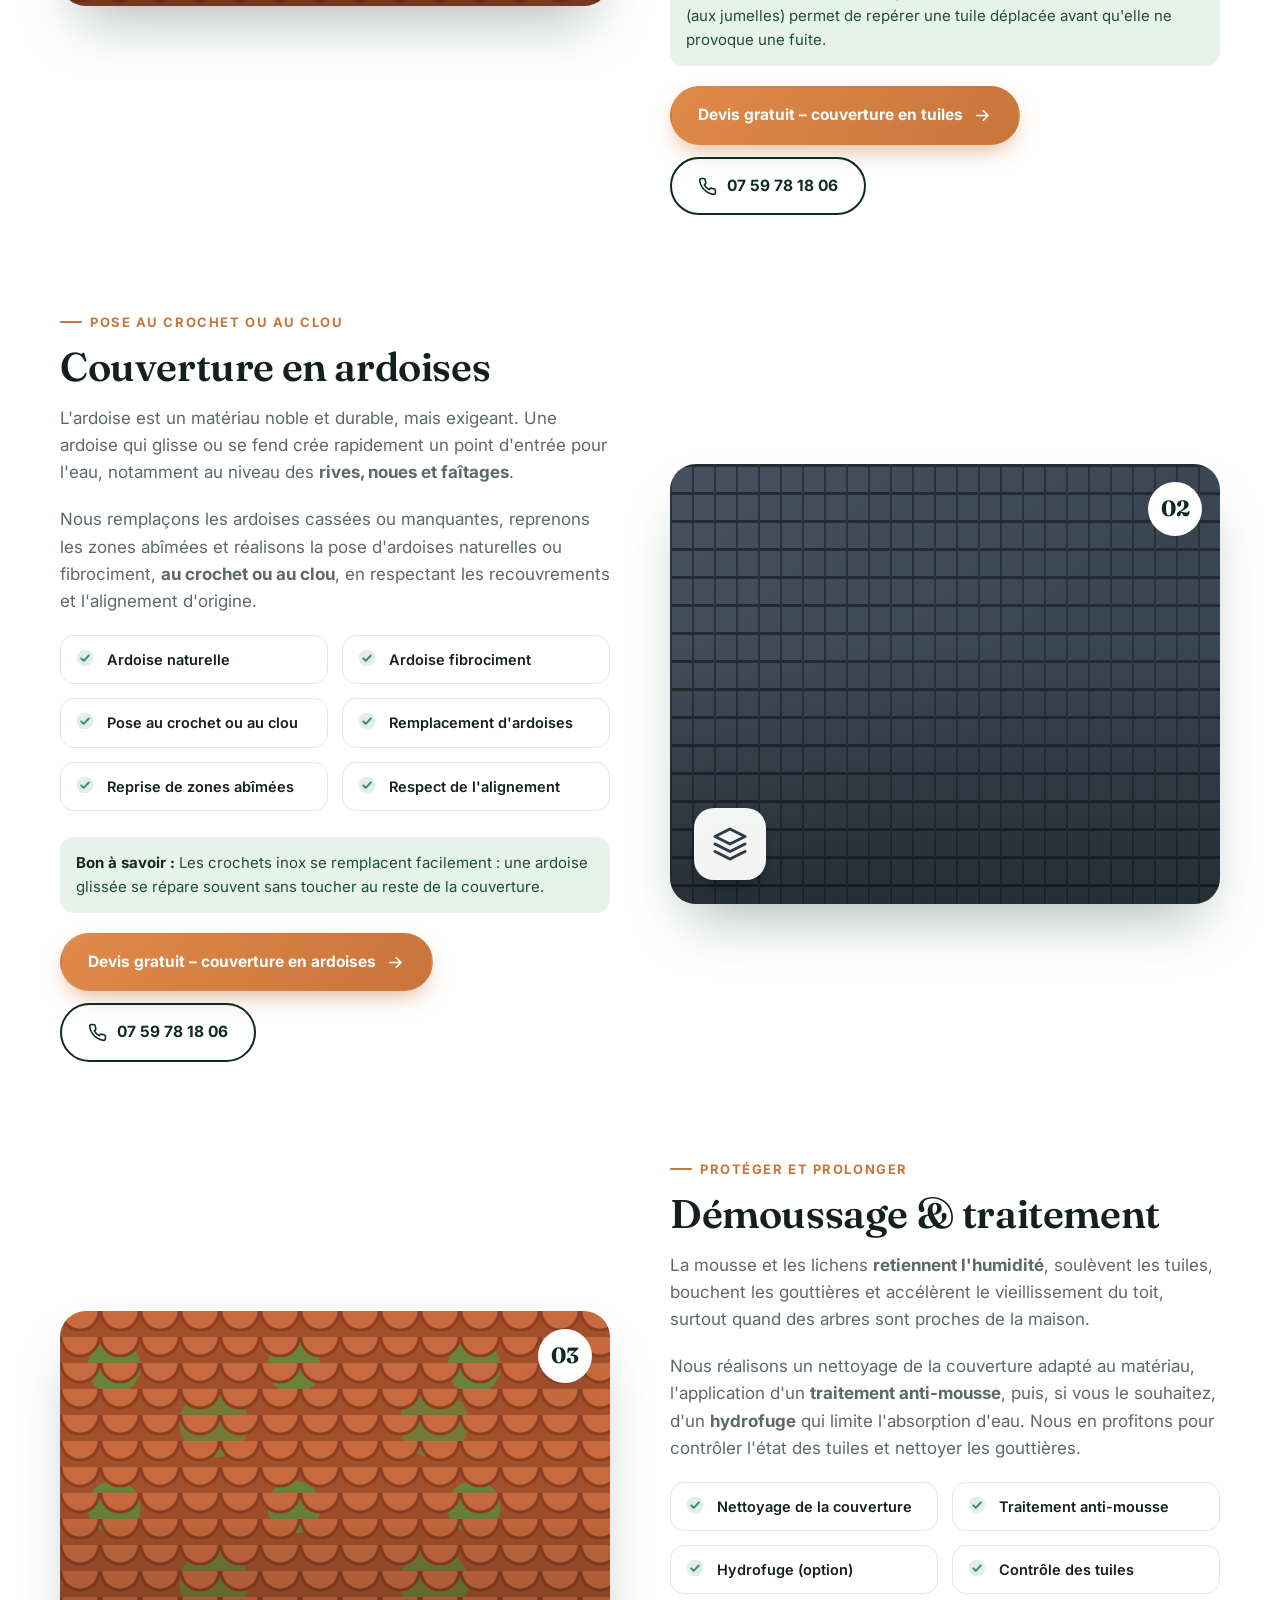
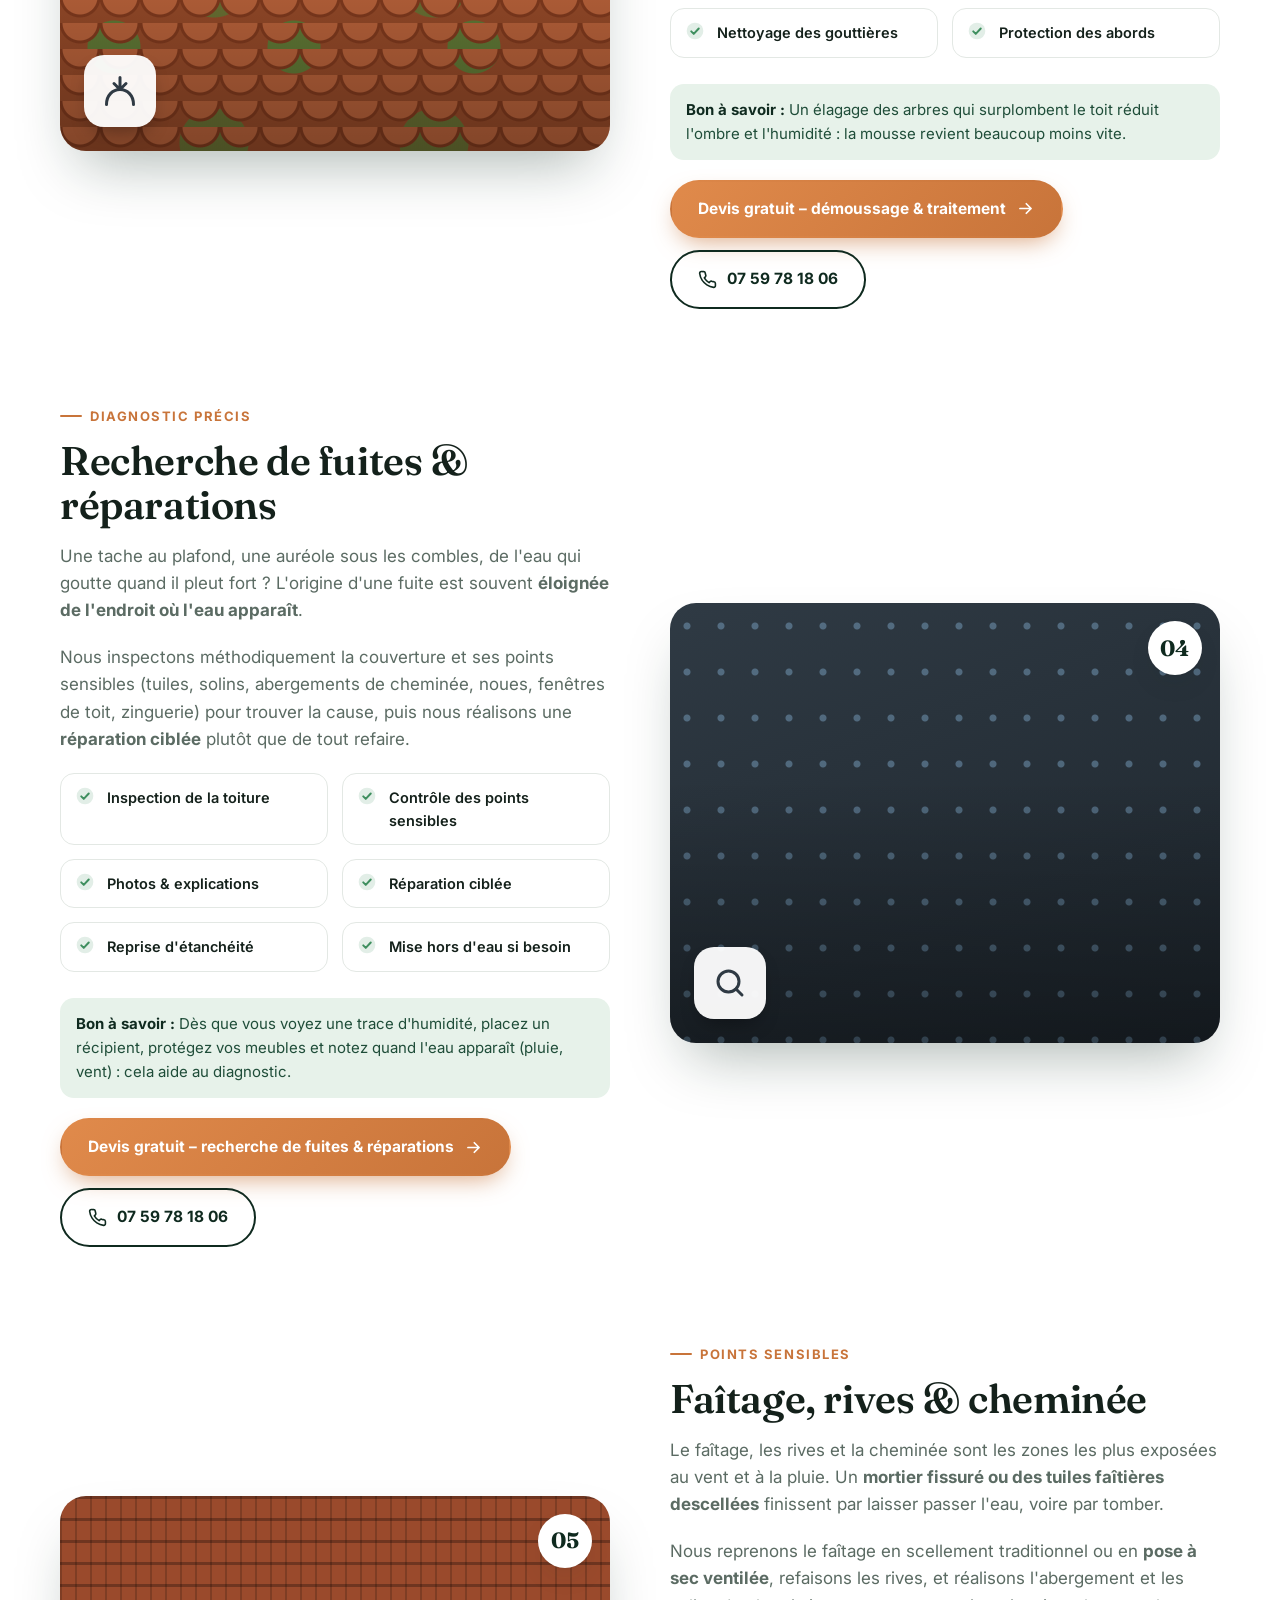
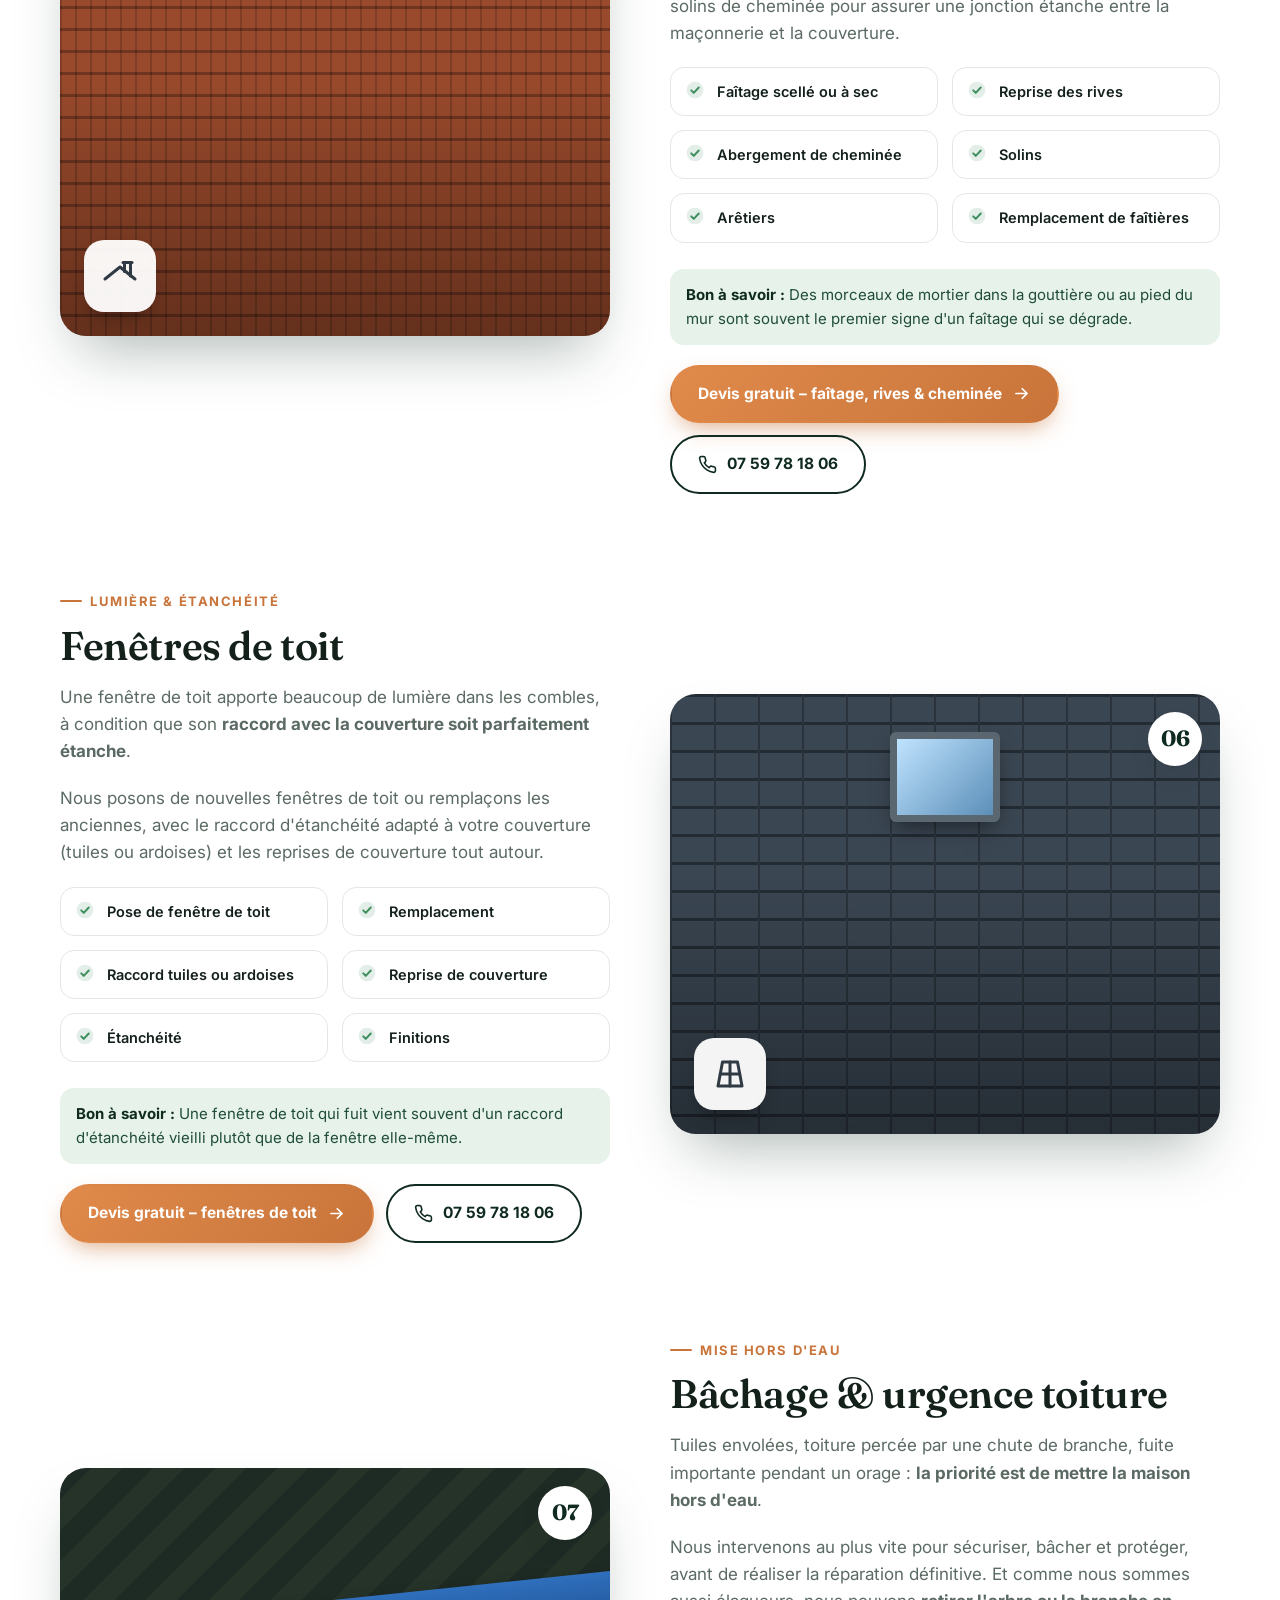
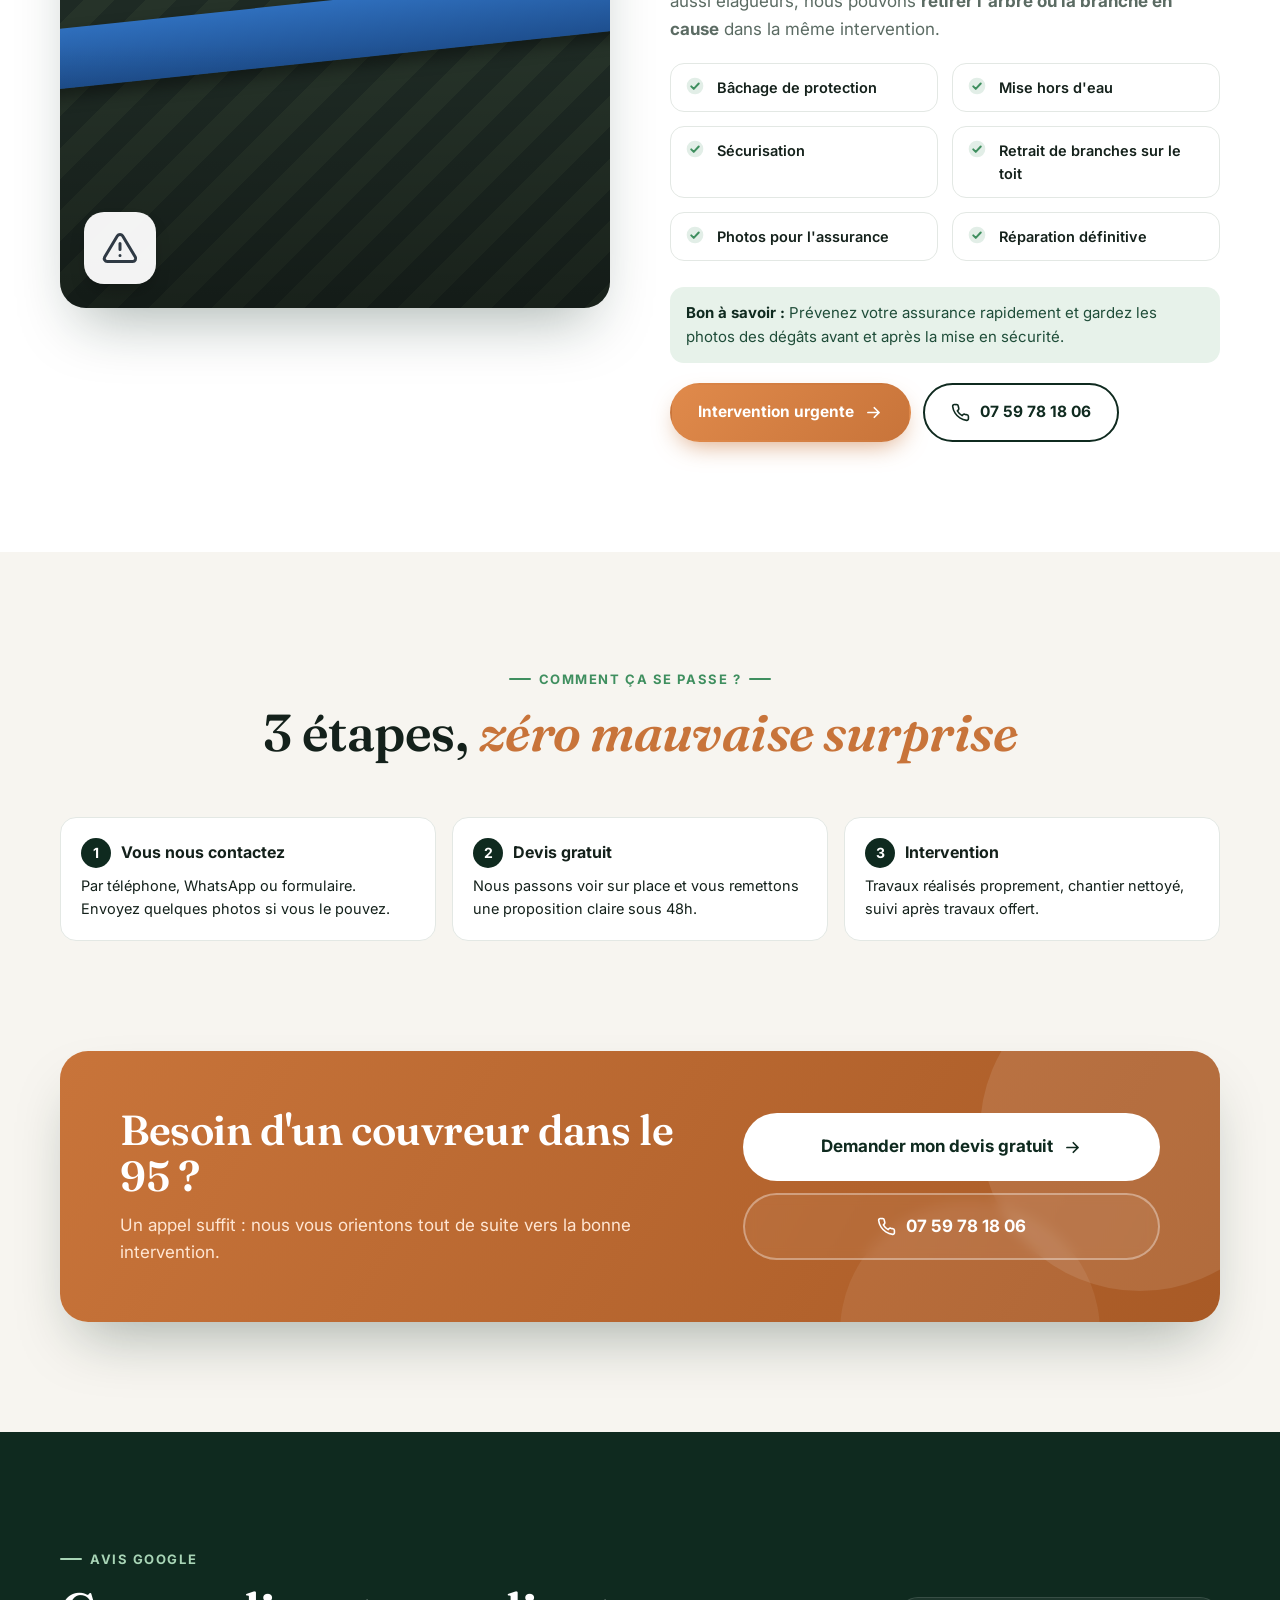
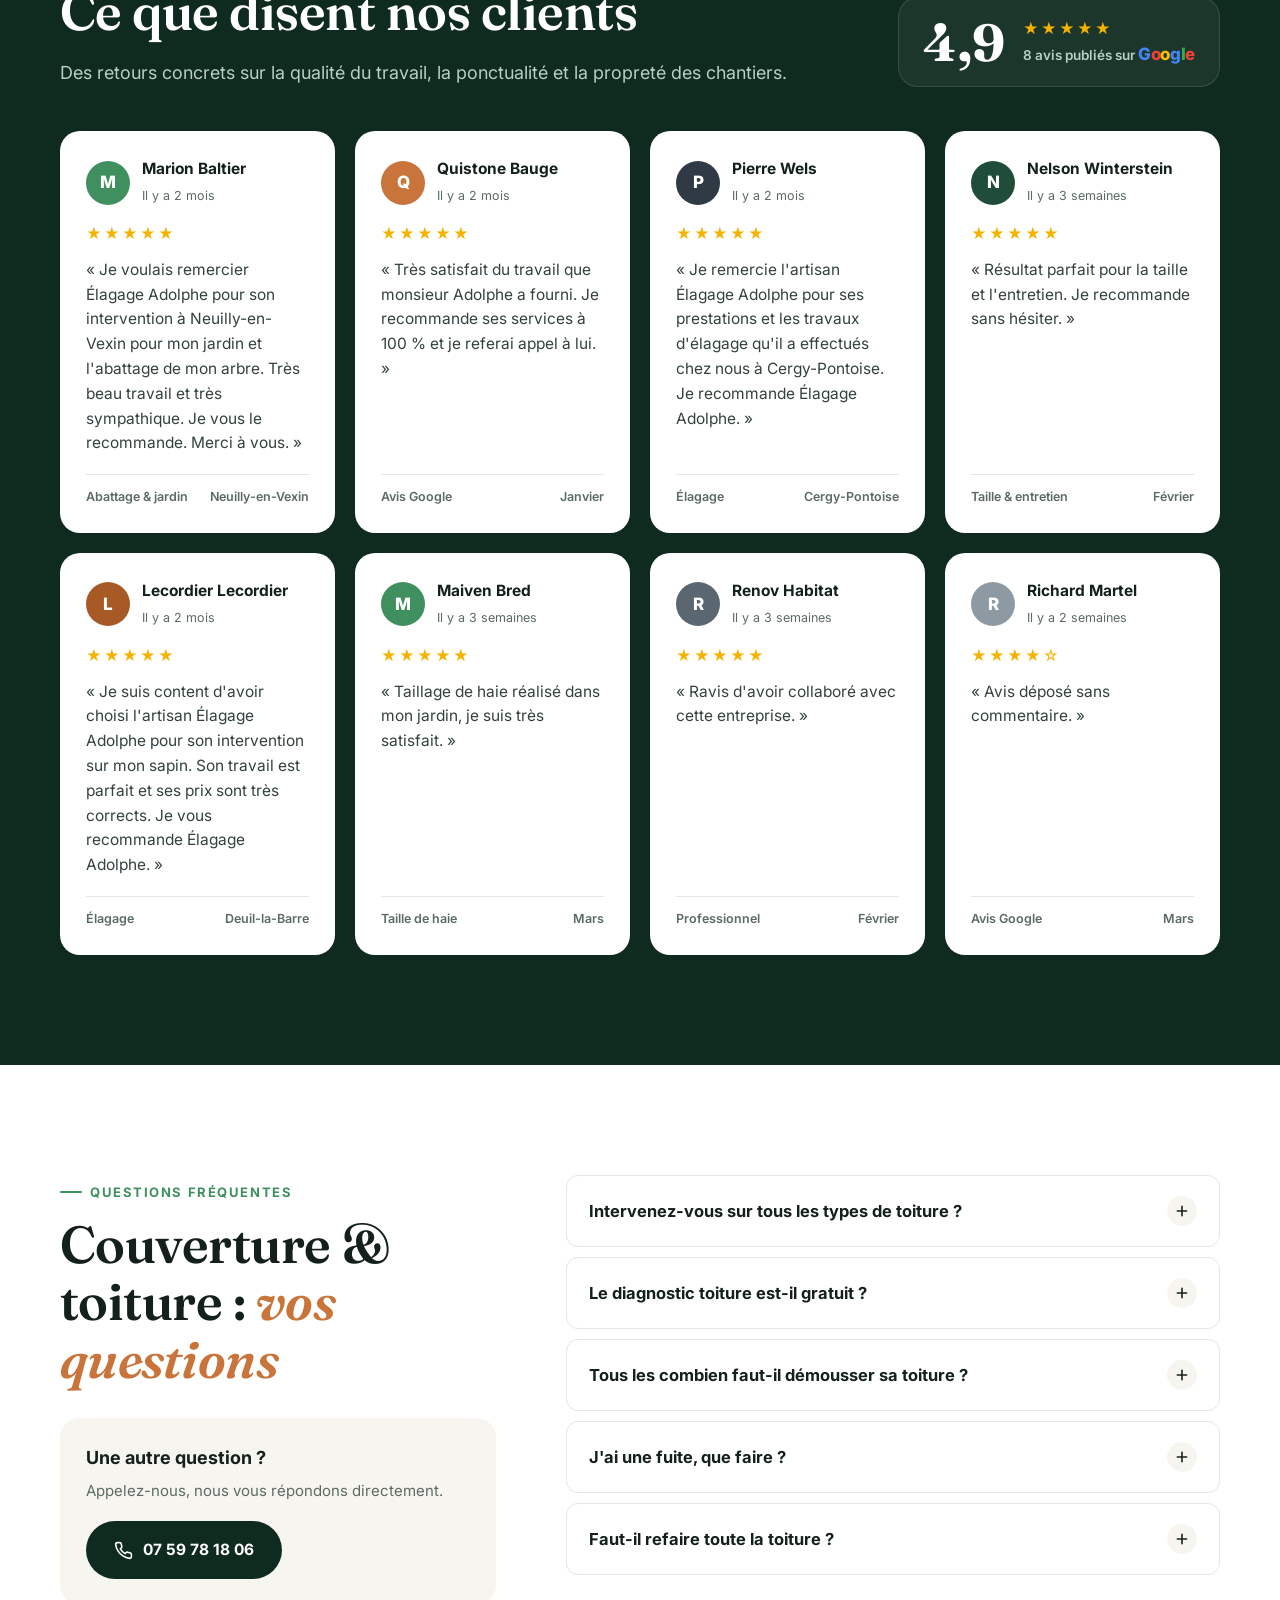
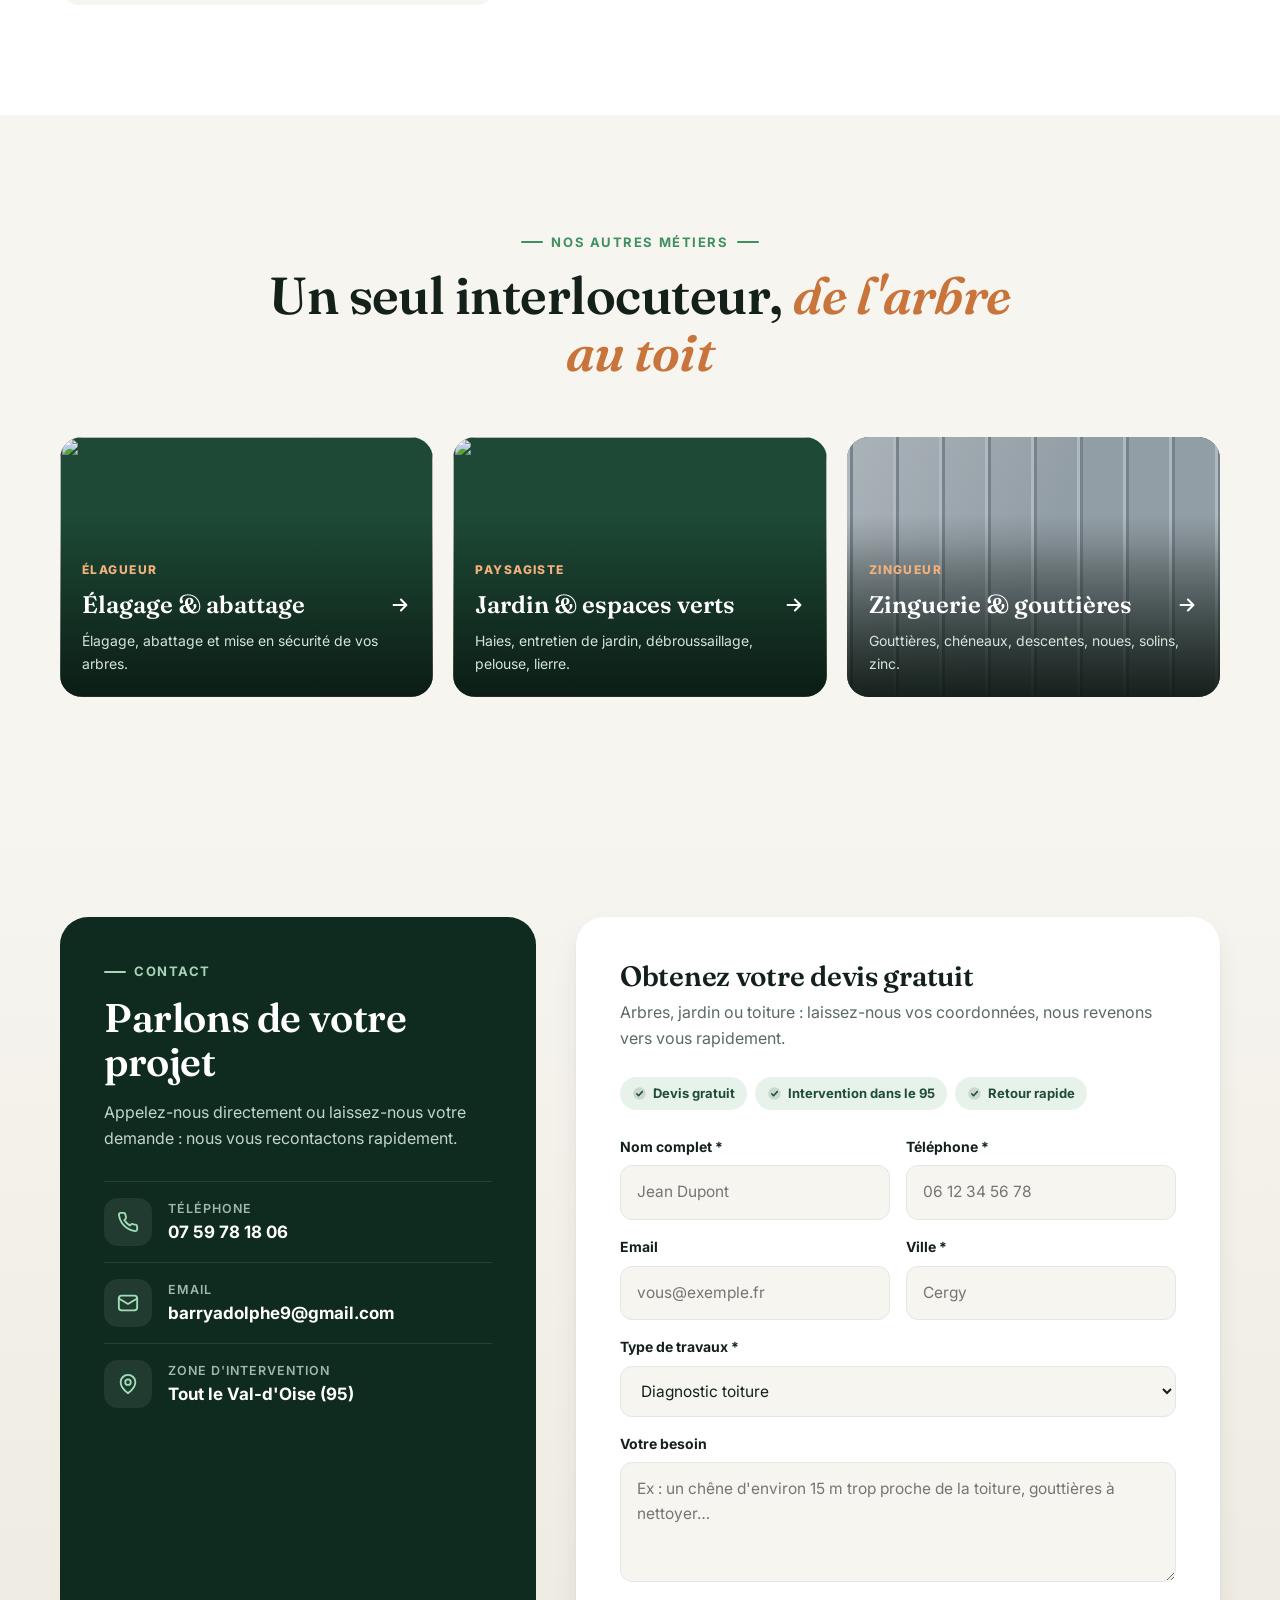
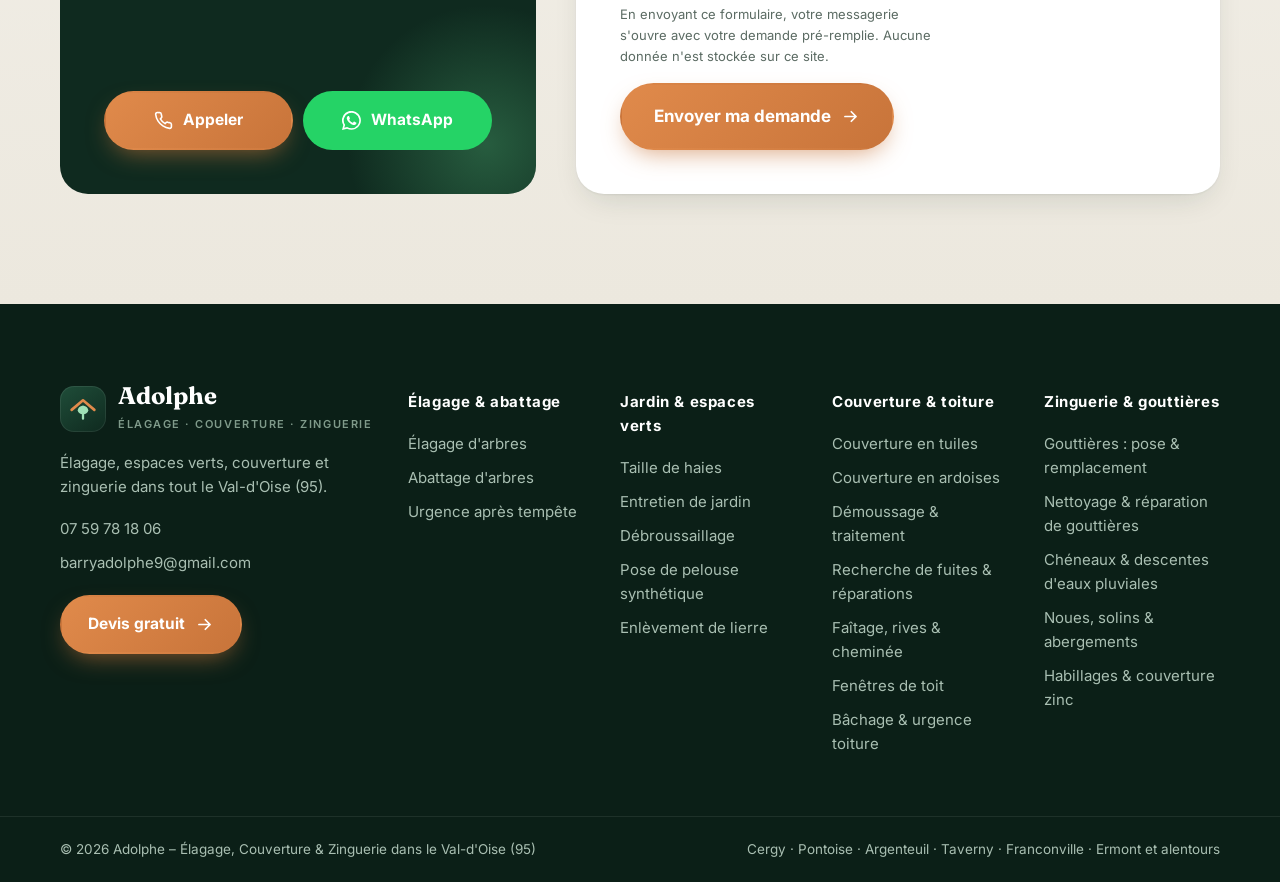
==== commit cbcd2dd2: "Reprise du logo d'origine, fondu dans le design - Logo upload-logo-site.png de l'ancien site dans l'" ====
--- a/couverture.html
+++ b/couverture.html
@@ -96,8 +96,7 @@
 <header class="header" id="header">
   <div class="container">
     <a href="index.html" class="brand" aria-label="Adolphe – accueil">
-      <span class="brand-mark"><svg><use href="#i-logo"/></svg></span>
-      <span><span class="brand-name">Adolphe</span><span class="brand-sub">Élagage · Couverture · Zinguerie</span></span>
+      <img class="brand-logo" src="https://adolphe-elagage.fr/wp-content/uploads/2026/03/upload-logo-site.png" alt="Logo Élagage Adolphe" width="180" height="44" decoding="async" onerror="this.parentNode.classList.add('no-logo')"><span class="brand-fallback"><span class="brand-mark"><svg><use href="#i-logo"/></svg></span><span><span class="brand-name">Adolphe</span><span class="brand-sub">Élagage · Couverture · Zinguerie</span></span></span>
     </a>
     <nav class="nav" aria-label="Navigation principale">
       <div class="dd"><button aria-expanded="false" aria-haspopup="true">Nos métiers <svg><use href="#i-right"/></svg></button><div class="dd-menu"><div><h5>Nature</h5><a href="elagage.html"><svg><use href="#i-tree"/></svg> Élagage &amp; abattage</a><a href="elagage.html#elagage-arbres" style="padding-left:38px;font-weight:500;font-size:13.5px;color:var(--muted)">Élagage d'arbres</a><a href="elagage.html#abattage" style="padding-left:38px;font-weight:500;font-size:13.5px;color:var(--muted)">Abattage d'arbres</a><a href="elagage.html#urgence" style="padding-left:38px;font-weight:500;font-size:13.5px;color:var(--muted)">Urgence après tempête</a><a href="espaces-verts.html"><svg><use href="#i-broom"/></svg> Jardin &amp; espaces verts</a><a href="espaces-verts.html#taille-de-haies" style="padding-left:38px;font-weight:500;font-size:13.5px;color:var(--muted)">Taille de haies</a><a href="espaces-verts.html#entretien-de-jardin" style="padding-left:38px;font-weight:500;font-size:13.5px;color:var(--muted)">Entretien de jardin</a><a href="espaces-verts.html#debroussaillage" style="padding-left:38px;font-weight:500;font-size:13.5px;color:var(--muted)">Débroussaillage</a></div><div class="roof"><h5>Toiture</h5><a href="couverture.html"><svg><use href="#i-roof"/></svg> Couverture &amp; toiture</a><a href="couverture.html#tuiles" style="padding-left:38px;font-weight:500;font-size:13.5px;color:var(--muted)">Couverture en tuiles</a><a href="couverture.html#ardoises" style="padding-left:38px;font-weight:500;font-size:13.5px;color:var(--muted)">Couverture en ardoises</a><a href="couverture.html#demoussage" style="padding-left:38px;font-weight:500;font-size:13.5px;color:var(--muted)">Démoussage &amp; traitement</a><a href="zinguerie.html"><svg><use href="#i-gutter"/></svg> Zinguerie &amp; gouttières</a><a href="zinguerie.html#gouttieres" style="padding-left:38px;font-weight:500;font-size:13.5px;color:var(--muted)">Gouttières : pose &amp; remplacement</a><a href="zinguerie.html#nettoyage-gouttieres" style="padding-left:38px;font-weight:500;font-size:13.5px;color:var(--muted)">Nettoyage &amp; réparation de gouttières</a><a href="zinguerie.html#descentes" style="padding-left:38px;font-weight:500;font-size:13.5px;color:var(--muted)">Chéneaux &amp; descentes d'eaux pluviales</a></div></div></div>
@@ -453,9 +452,8 @@
 <footer class="footer">
   <div class="container footer-grid">
     <div>
-      <a href="index.html" class="brand">
-        <span class="brand-mark"><svg><use href="#i-logo"/></svg></span>
-        <span><span class="brand-name">Adolphe</span><span class="brand-sub">Élagage · Couverture · Zinguerie</span></span>
+      <a href="index.html" class="brand brand-footer" aria-label="Adolphe – accueil">
+        <img class="brand-logo" src="https://adolphe-elagage.fr/wp-content/uploads/2026/03/upload-logo-site.png" alt="Logo Élagage Adolphe" width="180" height="44" decoding="async" onerror="this.parentNode.classList.add('no-logo')"><span class="brand-fallback"><span class="brand-mark"><svg><use href="#i-logo"/></svg></span><span><span class="brand-name">Adolphe</span><span class="brand-sub">Élagage · Couverture · Zinguerie</span></span></span>
       </a>
       <p>Élagage, espaces verts, couverture et zinguerie dans tout le Val-d'Oise (95).</p>
       <ul>
--- a/assets/style.css
+++ b/assets/style.css
@@ -694,3 +694,17 @@
   .footer-bottom span{display:block;margin-bottom:6px}
 }
 @media (max-width:720px){.exp-badge{width:96px;height:96px;right:-6px;top:-18px;bottom:auto;border-width:4px}.exp-badge b{font-size:30px}.exp-badge small{font-size:9px}}
+
+/* ---------- Logo d'origine ---------- */
+.brand-logo{display:block;height:46px;width:auto;max-width:200px;object-fit:contain}
+.brand-fallback{display:none;align-items:center;gap:12px}
+.brand.no-logo .brand-logo{display:none}
+.brand.no-logo .brand-fallback{display:flex}
+.brand-footer{background:#fff;padding:8px 14px;border-radius:14px;box-shadow:0 10px 20px rgba(0,0,0,.18)}
+.brand-footer.no-logo{background:transparent;padding:0;box-shadow:none}
+@media (max-width:720px){.brand-logo{height:38px;max-width:160px}}
+.brand-footer{display:inline-flex;width:auto}
+
+/* Logo fondu dans le site : un éventuel fond blanc du PNG disparaît dans le beige */
+.brand-logo{mix-blend-mode:multiply}
+.brand-footer{background:var(--bg);padding:10px 16px;border-radius:16px;box-shadow:inset 0 0 0 1px rgba(255,255,255,.08),0 10px 24px -10px rgba(0,0,0,.45);isolation:isolate}
